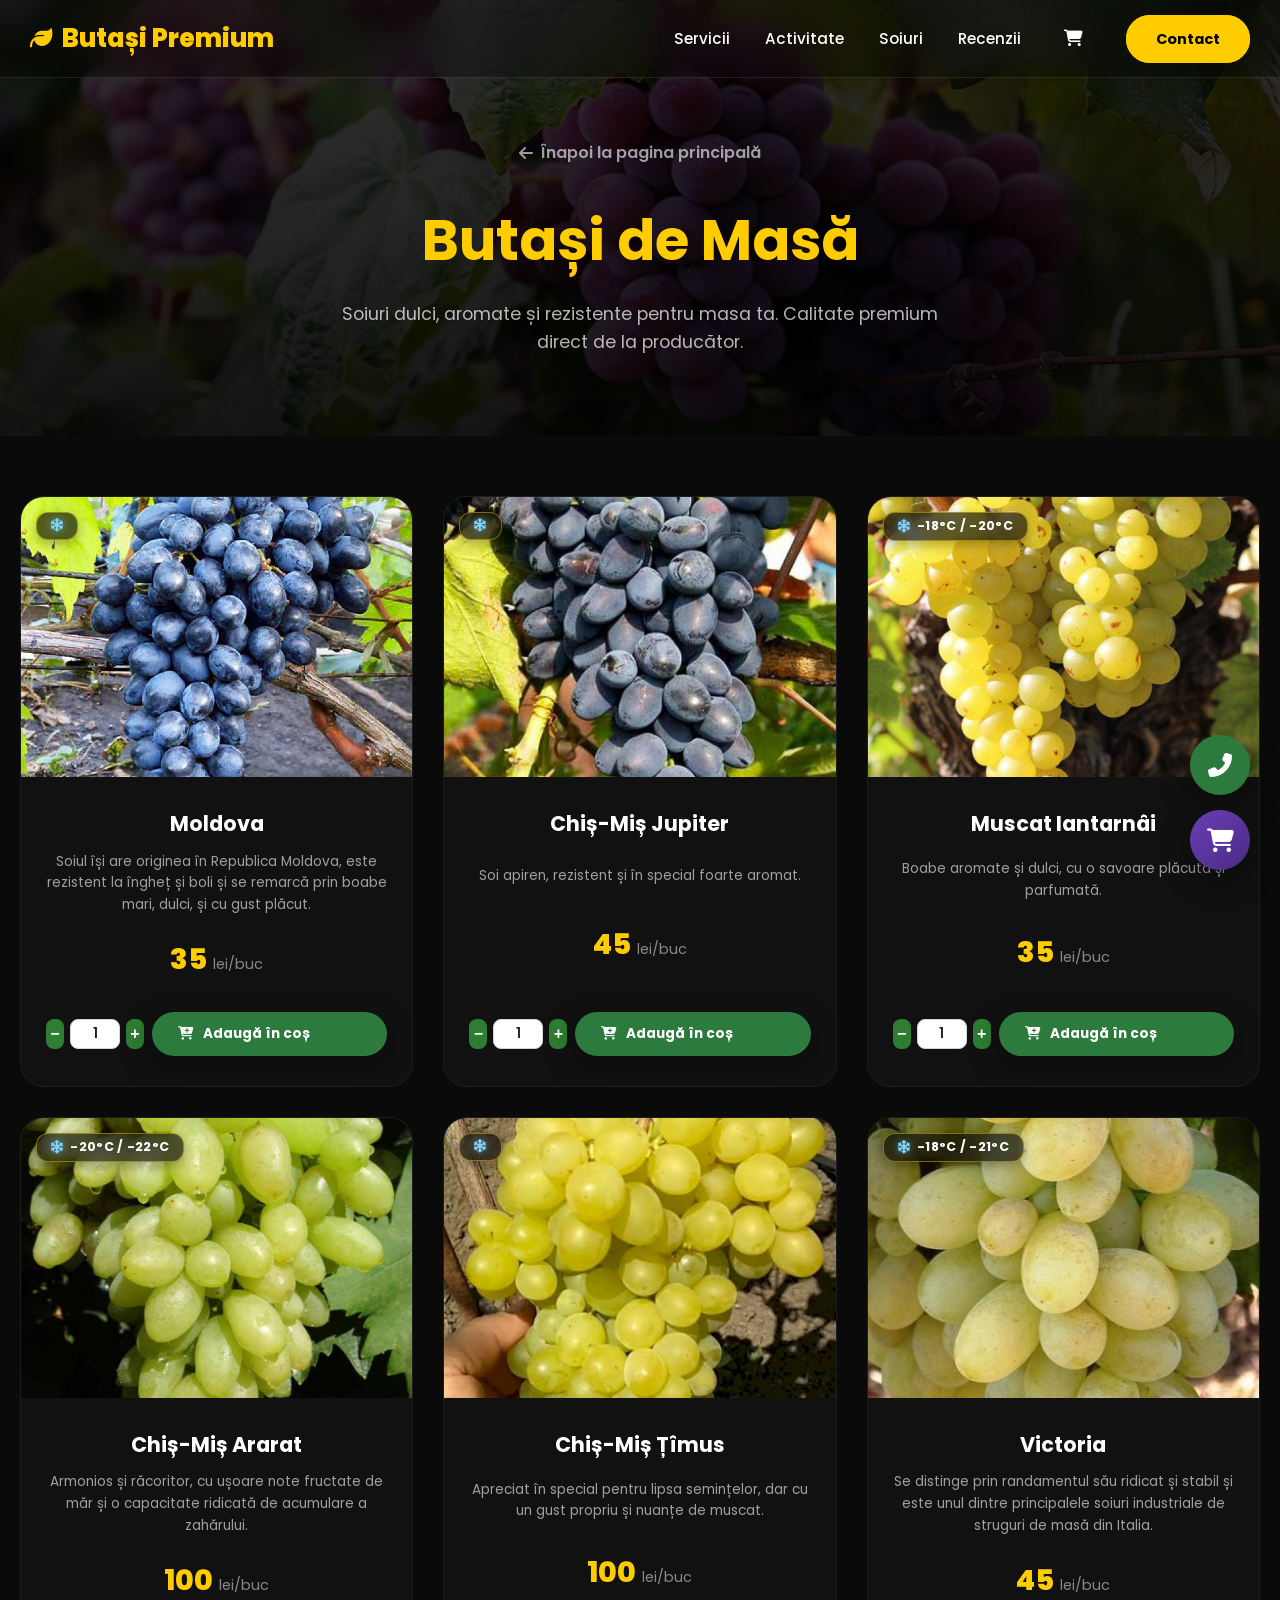
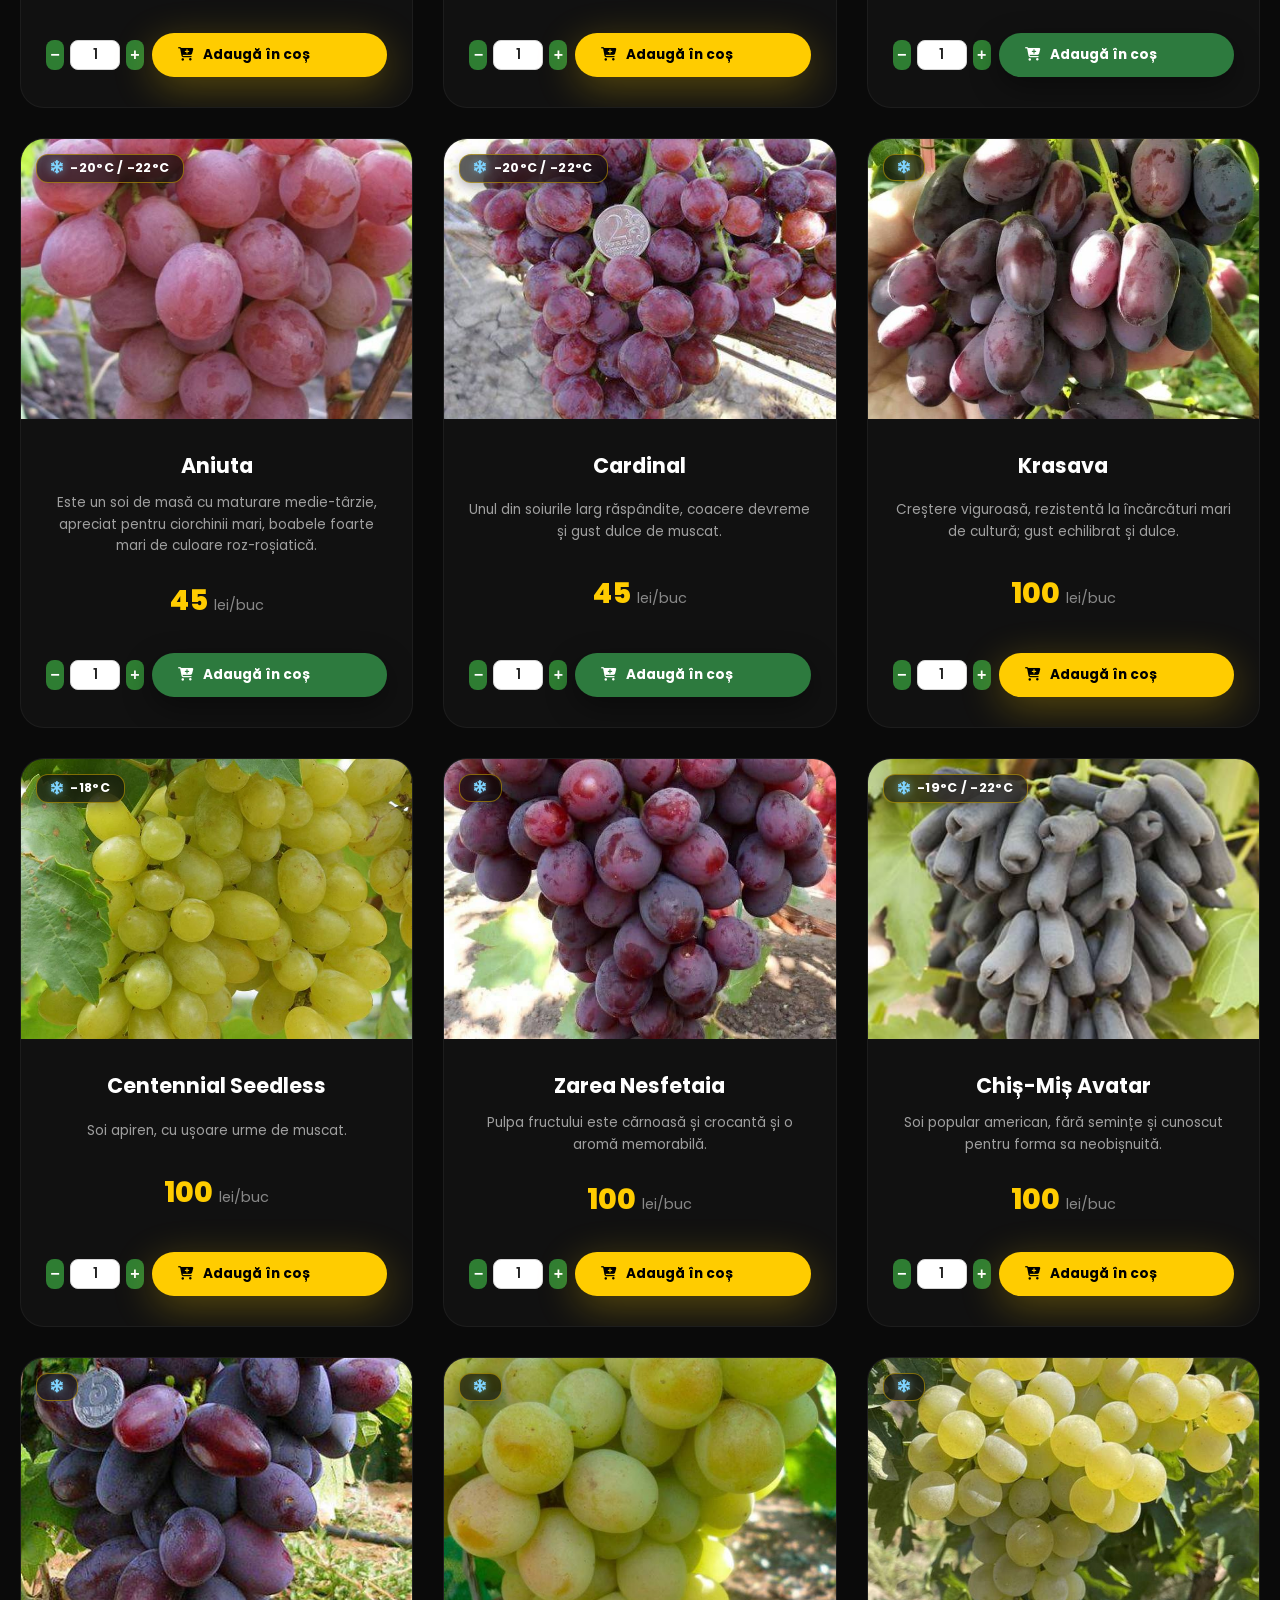
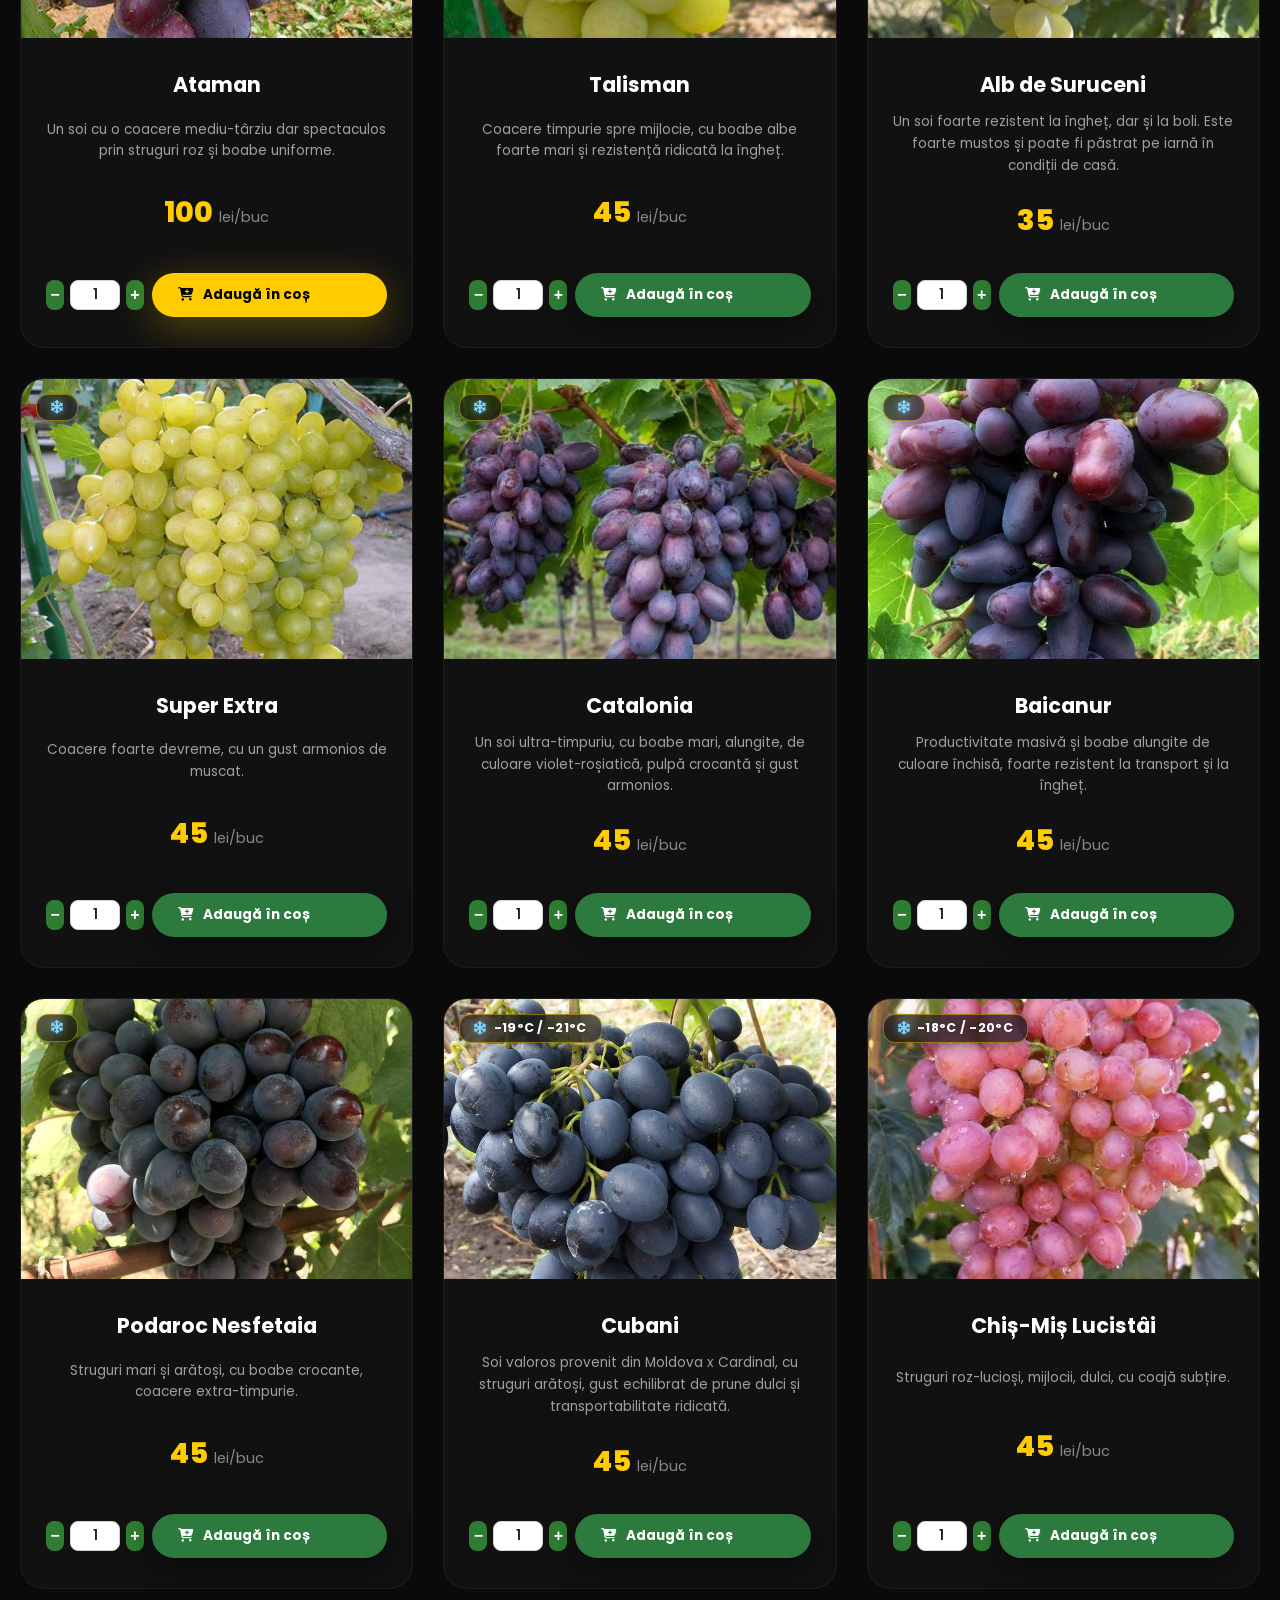
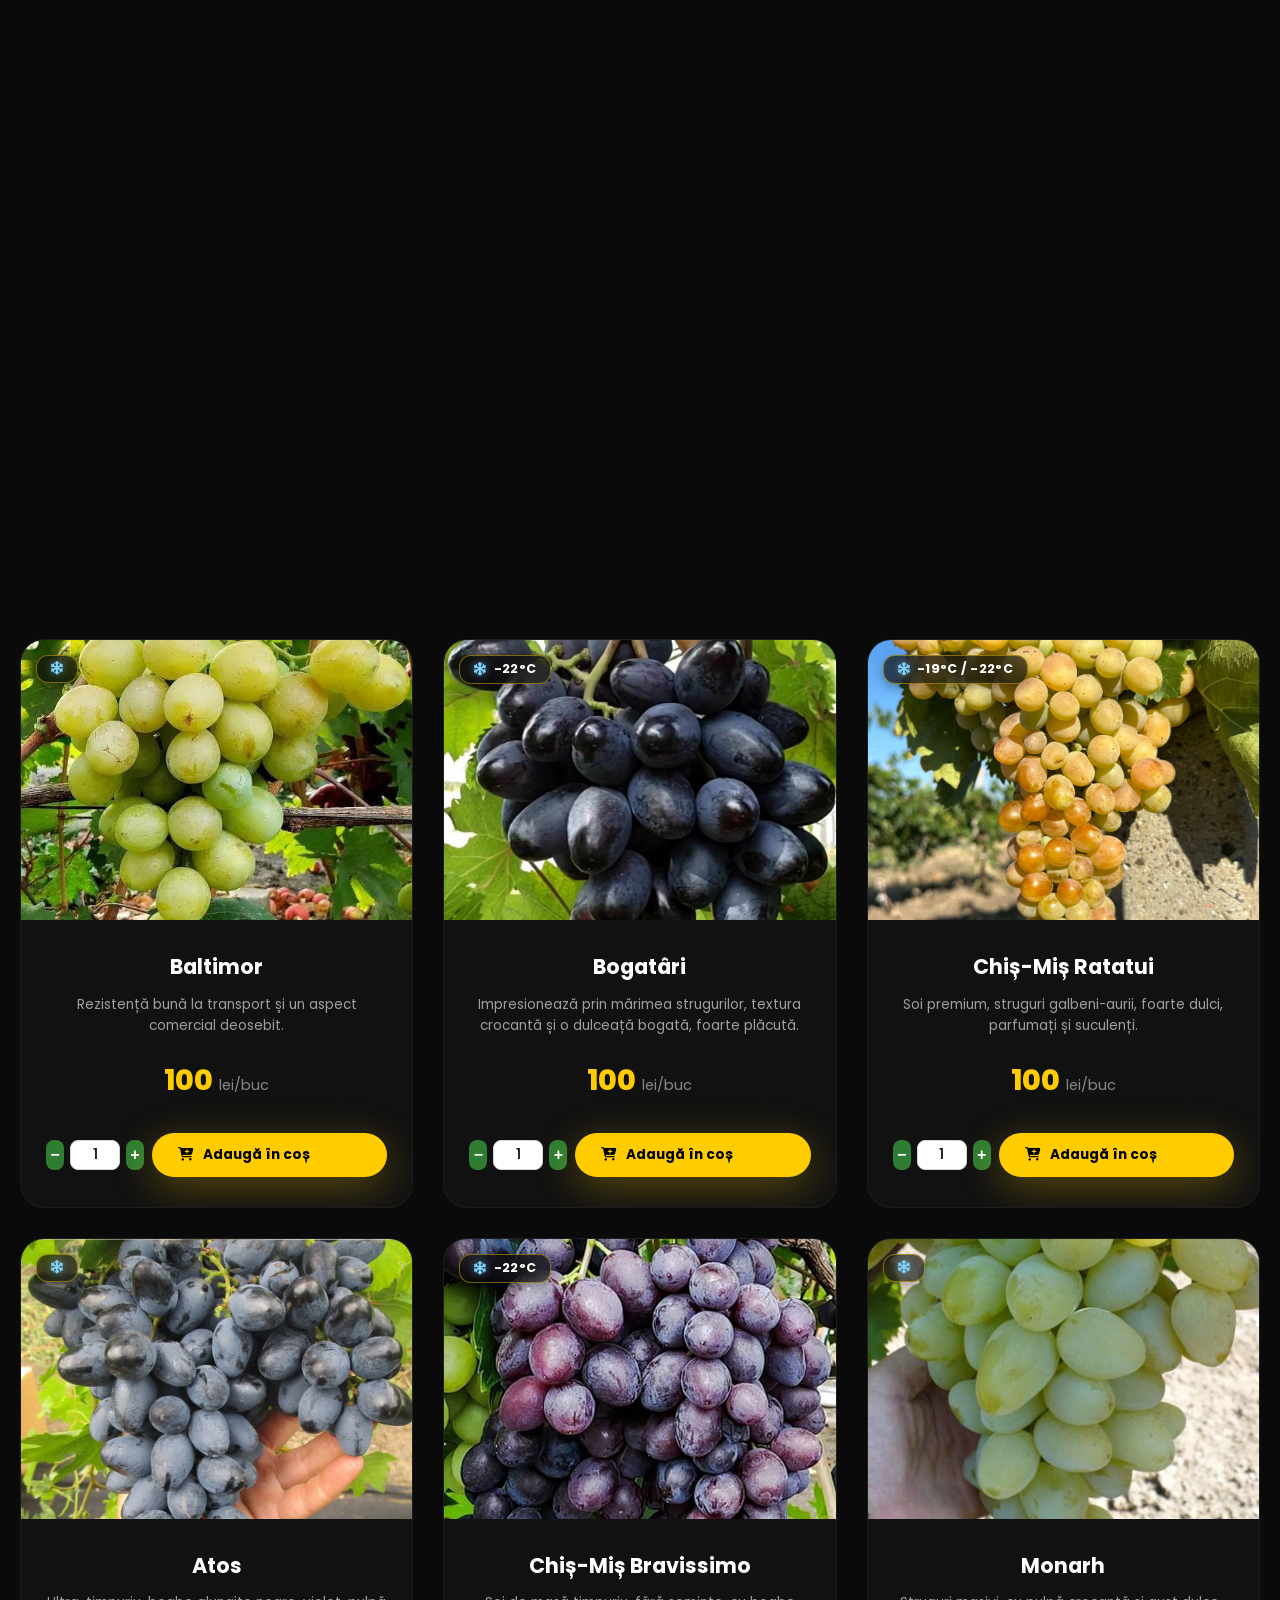
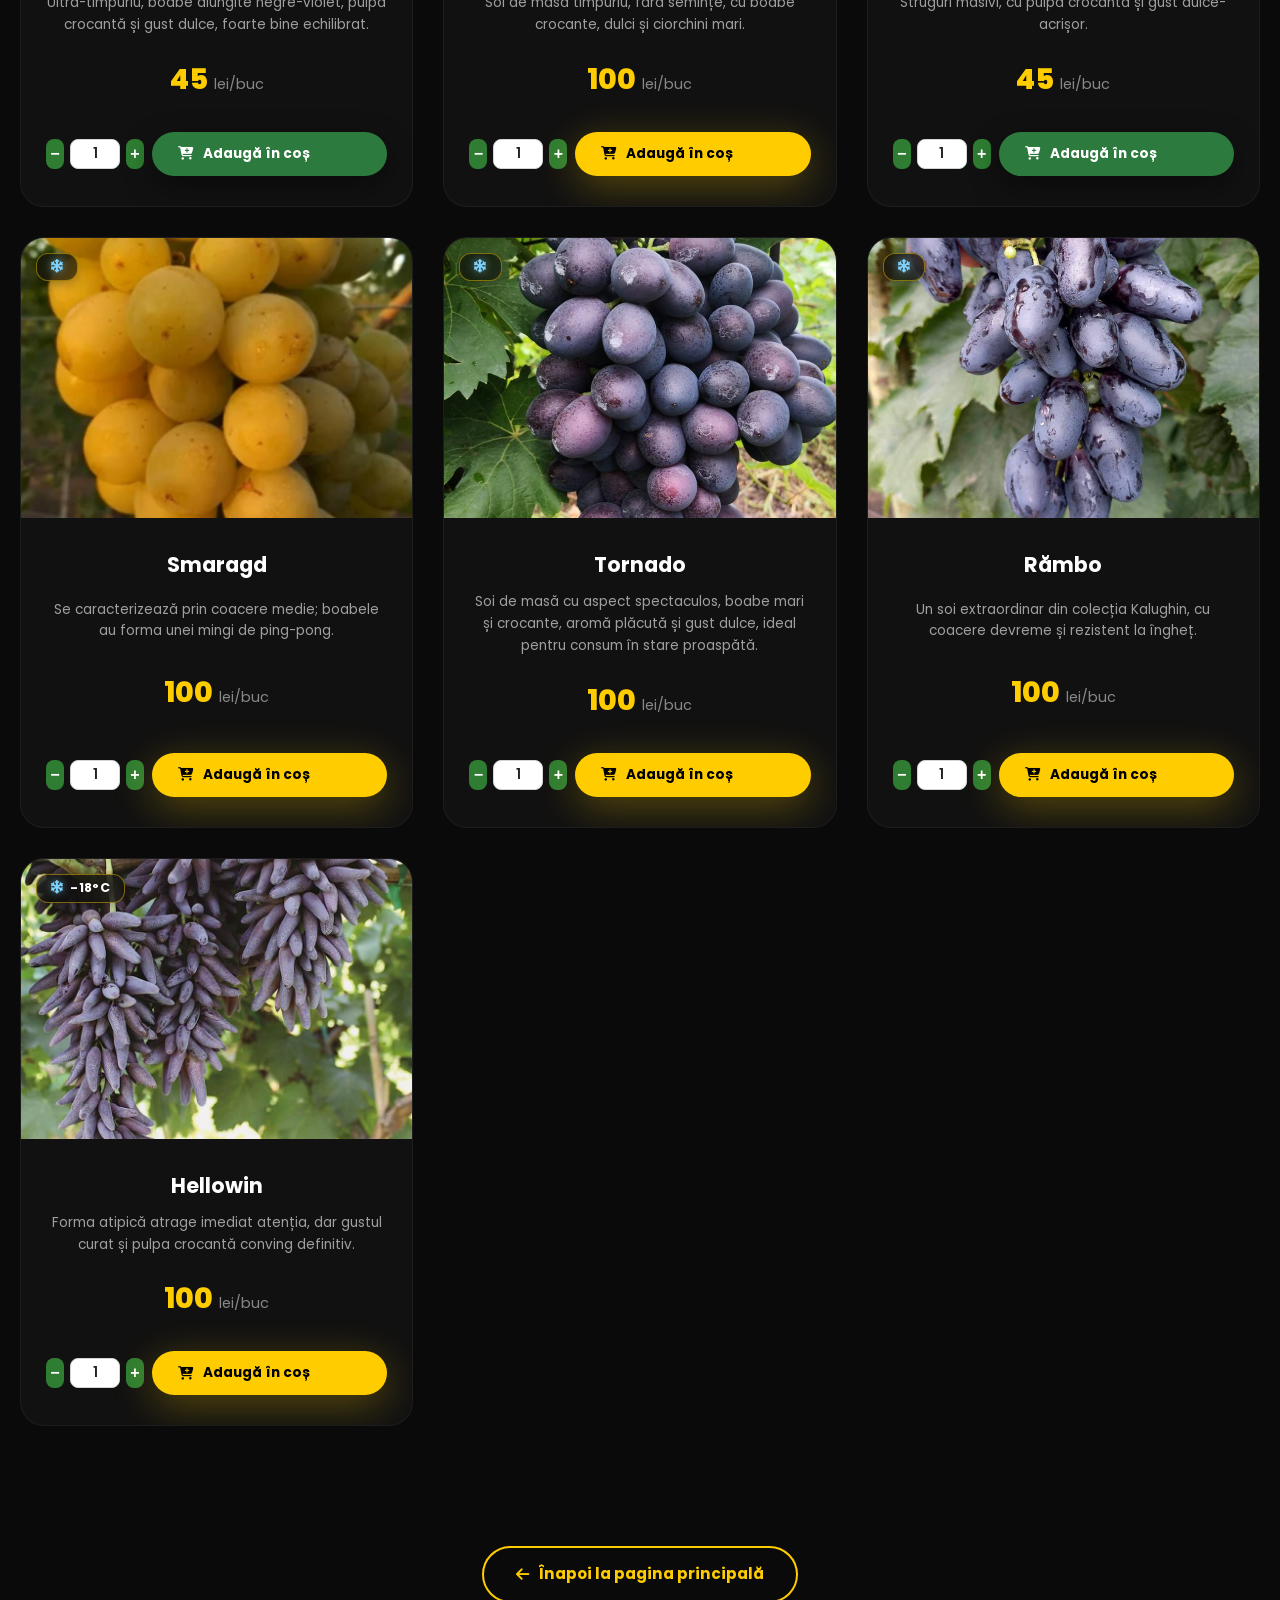
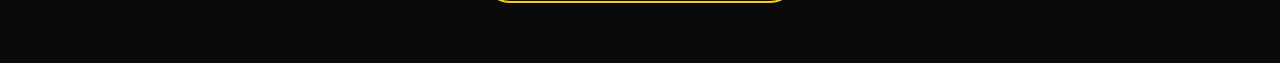
==== butasi-masa.html @ 31a2efca "Update butasi-masa.html" ====
<!DOCTYPE html>
<html lang="ro">
<head>
    <meta charset="UTF-8">
    <meta name="viewport" content="width=device-width, initial-scale=1.0">
    <title>Butași de Masă | Butași Premium MD</title>
    <meta name="description" content="Butași de viță de vie pentru masă - soiuri dulci, aromate și rezistente. Muscat Italia, Monarh, Super Extra și altele. Producător din Strășeni, Moldova.">
    <link rel="canonical" href="https://butasipremium.com/butasi-masa.html">
    <link rel="icon" type="image/png" href="Img/logoul.png">
    <link href="https://fonts.googleapis.com/css2?family=Poppins:wght@300;400;600;700;800&display=swap" rel="stylesheet">
    <link rel="stylesheet" href="https://cdnjs.cloudflare.com/ajax/libs/font-awesome/6.4.0/css/all.min.css">
    <link rel="stylesheet" href="css/style.css">
    <link rel="stylesheet" href="css/cart.css">
</head>
<body>

    <nav class="navbar" id="navbar">
        <div class="nav-container">
            <a href="index.html" class="nav-logo">
                <i class="fas fa-leaf"></i>
                Butași Premium
            </a>
            <ul class="nav-menu" id="navMenu">
                <li><a href="index.html#servicii" class="nav-link">Servicii</a></li>
                <li><a href="index.html#activitate" class="nav-link">Activitate</a></li>
                <li><a href="index.html#soiuri" class="nav-link">Soiuri</a></li>
                <li><a href="index.html#testimoniale" class="nav-link">Recenzii</a></li>
                <li><a href="cos.html" class="nav-cart" title="Coșul meu de cumpărături"><i class="fas fa-shopping-cart"></i><span class="cart-badge hidden" data-cart-badge>0</span></a></li>
                <li><a href="index.html#contact" class="nav-btn">Contact</a></li>
            </ul>
            <div class="nav-toggle" id="navToggle">
                <span></span>
                <span></span>
                <span></span>
            </div>
        </div>
    </nav>

    <header class="shop-header shop-header-bg-masa">
        <div class="shop-header-content">
            <a href="index.html" class="back-link">
                <i class="fas fa-arrow-left"></i> Înapoi la pagina principală
            </a>
            <h1>Butași de Masă</h1>
            <p>Soiuri dulci, aromate și rezistente pentru masa ta. Calitate premium direct de la producător.</p>
        </div>
    </header>

    <div class="product-grid">
        <div class="product-card fade-in" data-category="masa" data-available="true" data-temp="-24">
            <div class="product-img-wrapper">
                <span class="temp-badge"><i class="fas fa-snowflake"></i> </span>
                <img src="Masa/Moldova.jpg" alt="Moldova">
                <span class="product-badge">În stoc</span>
            </div>
            <div class="product-info">
                <h3 class="product-title">Moldova</h3>
                <p class="product-desc">Soiul își are originea în Republica Moldova, este rezistent la îngheț și boli și se remarcă prin boabe mari, dulci, și cu gust plăcut.</p>
                <div class="product-price">35 <span>lei/buc</span></div>
                <div class="product-actions">
                    <a href="tel:+37369705404" class="btn btn-primary btn-sm"><i class="fas fa-phone"></i> Comandă</a>
                </div>
            </div>
        </div>

        <div class="product-card fade-in stagger-1" data-category="masa" data-available="true" data-temp="-27">
            <div class="product-img-wrapper">
                <span class="temp-badge"><i class="fas fa-snowflake"></i> </span>
                <img src="Masa/ChisMisJupiter.jpg" alt="Chiș-Miș Jupiter">
                <span class="product-badge">În stoc</span>
            </div>
            <div class="product-info">
                <h3 class="product-title">Chiș-Miș Jupiter</h3>
                <p class="product-desc">Soi apiren, rezistent și în special foarte aromat.</p>
                <div class="product-price">45 <span>lei/buc</span></div>
                <div class="product-actions">
                    <a href="tel:+37369705404" class="btn btn-primary btn-sm"><i class="fas fa-phone"></i> Comandă</a>
                </div>
            </div>
        </div>

        <div class="product-card fade-in stagger-2" data-category="masa" data-available="true" data-temp="-20">
            <div class="product-img-wrapper">
                <span class="temp-badge"><i class="fas fa-snowflake"></i> -18°C / -20°C</span>
                <img src="Masa/MuscatIantarnai.jpg" alt="Muscat Iantarnâi">
                <span class="product-badge">În stoc</span>
            </div>
            <div class="product-info">
                <h3 class="product-title">Muscat Iantarnâi</h3>
                <p class="product-desc">Boabe aromate și dulci, cu o savoare plăcută și parfumată.</p>
                <div class="product-price">35 <span>lei/buc</span></div>
                <div class="product-actions">
                    <a href="tel:+37369705404" class="btn btn-primary btn-sm"><i class="fas fa-phone"></i> Comandă</a>
                </div>
            </div>
        </div>

        <div class="product-card fade-in" data-category="masa" data-available="true" data-temp="-22">
            <div class="product-img-wrapper">
                <span class="temp-badge"><i class="fas fa-snowflake"></i> -20°C / -22°C</span>
                <img src="Masa/ChisMisArarat.jpg" alt="Chiș-Miș Ararat">
                <span class="product-badge">În stoc</span>
            </div>
            <div class="product-info">
                <h3 class="product-title">Chiș-Miș Ararat</h3>
                <p class="product-desc">Armonios și răcoritor, cu ușoare note fructate de măr și o capacitate ridicată de acumulare a zahărului.</p>
                <div class="product-price">100 <span>lei/buc</span></div>
                <div class="product-actions">
                    <a href="tel:+37369705404" class="btn btn-primary btn-sm"><i class="fas fa-phone"></i> Comandă</a>
                </div>
            </div>
        </div>

        <div class="product-card fade-in stagger-1" data-category="masa" data-available="true" data-temp="-23">
            <div class="product-img-wrapper">
                <span class="temp-badge"><i class="fas fa-snowflake"></i> </span>
                <img src="Masa/ChisMisTamus.jpg" alt="Chiș-Miș Țîmus">
                <span class="product-badge">În stoc</span>
            </div>
            <div class="product-info">
                <h3 class="product-title">Chiș-Miș Țîmus</h3>
                <p class="product-desc">Apreciat în special pentru lipsa semințelor, dar cu un gust propriu și nuanțe de muscat.</p>
                <div class="product-price">100 <span>lei/buc</span></div>
                <div class="product-actions">
                    <a href="tel:+37369705404" class="btn btn-primary btn-sm"><i class="fas fa-phone"></i> Comandă</a>
                </div>
            </div>
        </div>

        <div class="product-card fade-in stagger-2" data-category="masa" data-available="true" data-temp="-21">
            <div class="product-img-wrapper">
                <span class="temp-badge"><i class="fas fa-snowflake"></i> -18°C / -21°C</span>
                <img src="Masa/Victoria.jpg" alt="Victoria">
                <span class="product-badge">În stoc</span>
            </div>
            <div class="product-info">
                <h3 class="product-title">Victoria</h3>
                <p class="product-desc">Se distinge prin randamentul său ridicat și stabil și este unul dintre principalele soiuri industriale de struguri de masă din Italia.</p>
                <div class="product-price">45 <span>lei/buc</span></div>
                <div class="product-actions">
                    <a href="tel:+37369705404" class="btn btn-primary btn-sm"><i class="fas fa-phone"></i> Comandă</a>
                </div>
            </div>
        </div>

        <div class="product-card fade-in" data-category="masa" data-available="true" data-temp="-22">
            <div class="product-img-wrapper">
                <span class="temp-badge"><i class="fas fa-snowflake"></i> -20°C / -22°C</span>
                <img src="Masa/Aniuta.jpg" alt="Aniuta">
                <span class="product-badge">În stoc</span>
            </div>
            <div class="product-info">
                <h3 class="product-title">Aniuta</h3>
                <p class="product-desc">Este un soi de masă cu maturare medie-târzie, apreciat pentru ciorchinii mari, boabele foarte mari de culoare roz-roșiatică.</p>
                <div class="product-price">45 <span>lei/buc</span></div>
                <div class="product-actions">
                    <a href="tel:+37369705404" class="btn btn-primary btn-sm"><i class="fas fa-phone"></i> Comandă</a>
                </div>
            </div>
        </div>

        <div class="product-card fade-in stagger-1" data-category="masa" data-available="true" data-temp="-22">
            <div class="product-img-wrapper">
                <span class="temp-badge"><i class="fas fa-snowflake"></i> -20°C / -22°C</span>
                <img src="Masa/Cardinal.jpg" alt="Cardinal">
                <span class="product-badge">În stoc</span>
            </div>
            <div class="product-info">
                <h3 class="product-title">Cardinal</h3>
                <p class="product-desc">Unul din soiurile larg răspândite, coacere devreme și gust dulce de muscat.</p>
                <div class="product-price">45 <span>lei/buc</span></div>
                <div class="product-actions">
                    <a href="tel:+37369705404" class="btn btn-primary btn-sm"><i class="fas fa-phone"></i> Comandă</a>
                </div>
            </div>
        </div>

        <div class="product-card fade-in stagger-2" data-category="masa" data-available="true" data-temp="-23">
            <div class="product-img-wrapper">
                <span class="temp-badge"><i class="fas fa-snowflake"></i> </span>
                <img src="Masa/Krasava.jpg" alt="Krasava">
                <span class="product-badge">În stoc</span>
            </div>
            <div class="product-info">
                <h3 class="product-title">Krasava</h3>
                <p class="product-desc">Creștere viguroasă, rezistentă la încărcături mari de cultură; gust echilibrat și dulce.</p>
                <div class="product-price">100 <span>lei/buc</span></div>
                <div class="product-actions">
                    <a href="tel:+37369705404" class="btn btn-primary btn-sm"><i class="fas fa-phone"></i> Comandă</a>
                </div>
            </div>
        </div>

        <div class="product-card fade-in" data-category="masa" data-available="true" data-temp="-18">
            <div class="product-img-wrapper">
                <span class="temp-badge"><i class="fas fa-snowflake"></i> -18°C</span>
                <img src="Masa/CentennialSeedless.jpg" alt="Centennial Seedless">
                <span class="product-badge">În stoc</span>
            </div>
            <div class="product-info">
                <h3 class="product-title">Centennial Seedless</h3>
                <p class="product-desc">Soi apiren, cu ușoare urme de muscat.</p>
                <div class="product-price">100 <span>lei/buc</span></div>
                <div class="product-actions">
                    <a href="tel:+37369705404" class="btn btn-primary btn-sm"><i class="fas fa-phone"></i> Comandă</a>
                </div>
            </div>
        </div>

        <div class="product-card fade-in stagger-1" data-category="masa" data-available="true" data-temp="-23">
            <div class="product-img-wrapper">
                <span class="temp-badge"><i class="fas fa-snowflake"></i> </span>
                <img src="Masa/ZareaNesfetaia.jpg" alt="Zarea Nesfetaia">
                <span class="product-badge">În stoc</span>
            </div>
            <div class="product-info">
                <h3 class="product-title">Zarea Nesfetaia</h3>
                <p class="product-desc">Pulpa fructului este cărnoasă și crocantă și o aromă memorabilă.</p>
                <div class="product-price">100 <span>lei/buc</span></div>
                <div class="product-actions">
                    <a href="tel:+37369705404" class="btn btn-primary btn-sm"><i class="fas fa-phone"></i> Comandă</a>
                </div>
            </div>
        </div>

        <div class="product-card fade-in stagger-2" data-category="masa" data-available="true" data-temp="-22">
            <div class="product-img-wrapper">
                <span class="temp-badge"><i class="fas fa-snowflake"></i> -19°C / -22°C</span>
                <img src="Masa/Avatar.jpg" alt="Chiș-Miș Avatar">
                <span class="product-badge">În stoc</span>
            </div>
            <div class="product-info">
                <h3 class="product-title">Chiș-Miș Avatar</h3>
                <p class="product-desc">Soi popular american, fără semințe și cunoscut pentru forma sa neobișnuită.</p>
                <div class="product-price">100 <span>lei/buc</span></div>
                <div class="product-actions">
                    <a href="tel:+37369705404" class="btn btn-primary btn-sm"><i class="fas fa-phone"></i> Comandă</a>
                </div>
            </div>
        </div>

        <div class="product-card fade-in" data-category="masa" data-available="true" data-temp="-23">
            <div class="product-img-wrapper">
                <span class="temp-badge"><i class="fas fa-snowflake"></i> </span>
                <img src="Masa/Ataman.jpg" alt="Ataman">
                <span class="product-badge">În stoc</span>
            </div>
            <div class="product-info">
                <h3 class="product-title">Ataman</h3>
                <p class="product-desc">Un soi cu o coacere mediu-târziu dar spectaculos prin struguri roz și boabe uniforme.</p>
                <div class="product-price">100 <span>lei/buc</span></div>
                <div class="product-actions">
                    <a href="tel:+37369705404" class="btn btn-primary btn-sm"><i class="fas fa-phone"></i> Comandă</a>
                </div>
            </div>
        </div>

        <div class="product-card fade-in stagger-1" data-category="masa" data-available="true" data-temp="-25">
            <div class="product-img-wrapper">
                <span class="temp-badge"><i class="fas fa-snowflake"></i> </span>
                <img src="Masa/Talisman.jpg" alt="Talisman">
                <span class="product-badge">În stoc</span>
            </div>
            <div class="product-info">
                <h3 class="product-title">Talisman</h3>
                <p class="product-desc">Coacere timpurie spre mijlocie, cu boabe albe foarte mari și rezistență ridicată la îngheț.</p>
                <div class="product-price">45 <span>lei/buc</span></div>
                <div class="product-actions">
                    <a href="tel:+37369705404" class="btn btn-primary btn-sm"><i class="fas fa-phone"></i> Comandă</a>
                </div>
            </div>
        </div>

        <div class="product-card fade-in stagger-2" data-category="masa" data-available="true" data-temp="-28">
            <div class="product-img-wrapper">
                <span class="temp-badge"><i class="fas fa-snowflake"></i> </span>
                <img src="Masa/AlbDeSuruceni.jpg" alt="Alb de Suruceni">
                <span class="product-badge">În stoc</span>
            </div>
            <div class="product-info">
                <h3 class="product-title">Alb de Suruceni</h3>
                <p class="product-desc">Un soi foarte rezistent la îngheț, dar și la boli. Este foarte mustos și poate fi păstrat pe iarnă în condiții de casă.</p>
                <div class="product-price">35 <span>lei/buc</span></div>
                <div class="product-actions">
                    <a href="tel:+37369705404" class="btn btn-primary btn-sm"><i class="fas fa-phone"></i> Comandă</a>
                </div>
            </div>
        </div>

        <div class="product-card fade-in" data-category="masa" data-available="true" data-temp="-24">
            <div class="product-img-wrapper">
                <span class="temp-badge"><i class="fas fa-snowflake"></i> </span>
                <img src="Masa/SuperExtra.jpg" alt="Super Extra">
                <span class="product-badge">În stoc</span>
            </div>
            <div class="product-info">
                <h3 class="product-title">Super Extra</h3>
                <p class="product-desc">Coacere foarte devreme, cu un gust armonios de muscat.</p>
                <div class="product-price">45 <span>lei/buc</span></div>
                <div class="product-actions">
                    <a href="tel:+37369705404" class="btn btn-primary btn-sm"><i class="fas fa-phone"></i> Comandă</a>
                </div>
            </div>
        </div>

        <div class="product-card fade-in stagger-1" data-category="masa" data-available="true" data-temp="-23">
            <div class="product-img-wrapper">
                <span class="temp-badge"><i class="fas fa-snowflake"></i> </span>
                <img src="Masa/Catalonia.jpg" alt="Catalonia">
                <span class="product-badge">În stoc</span>
            </div>
            <div class="product-info">
                <h3 class="product-title">Catalonia</h3>
                <p class="product-desc">Un soi ultra-timpuriu, cu boabe mari, alungite, de culoare violet-roșiatică, pulpă crocantă și gust armonios.</p>
                <div class="product-price">45 <span>lei/buc</span></div>
                <div class="product-actions">
                    <a href="tel:+37369705404" class="btn btn-primary btn-sm"><i class="fas fa-phone"></i> Comandă</a>
                </div>
            </div>
        </div>

        <div class="product-card fade-in stagger-2" data-category="masa" data-available="true" data-temp="-23">
            <div class="product-img-wrapper">
                <span class="temp-badge"><i class="fas fa-snowflake"></i> </span>
                <img src="Masa/Baicanur.jpg" alt="Baicanur">
                <span class="product-badge">În stoc</span>
            </div>
            <div class="product-info">
                <h3 class="product-title">Baicanur</h3>
                <p class="product-desc">Productivitate masivă și boabe alungite de culoare închisă, foarte rezistent la transport și la îngheț.</p>
                <div class="product-price">45 <span>lei/buc</span></div>
                <div class="product-actions">
                    <a href="tel:+37369705404" class="btn btn-primary btn-sm"><i class="fas fa-phone"></i> Comandă</a>
                </div>
            </div>
        </div>

        <div class="product-card fade-in" data-category="masa" data-available="true" data-temp="-24">
            <div class="product-img-wrapper">
                <span class="temp-badge"><i class="fas fa-snowflake"></i> </span>
                <img src="Masa/PadarocNesfetaia.jpg" alt="Podaroc Nesfetaia">
                <span class="product-badge">În stoc</span>
            </div>
            <div class="product-info">
                <h3 class="product-title">Podaroc Nesfetaia</h3>
                <p class="product-desc">Struguri mari și arătoși, cu boabe crocante, coacere extra-timpurie.</p>
                <div class="product-price">45 <span>lei/buc</span></div>
                <div class="product-actions">
                    <a href="tel:+37369705404" class="btn btn-primary btn-sm"><i class="fas fa-phone"></i> Comandă</a>
                </div>
            </div>
        </div>

        <div class="product-card fade-in stagger-1" data-category="masa" data-available="true" data-temp="-21">
            <div class="product-img-wrapper">
                <span class="temp-badge"><i class="fas fa-snowflake"></i> -19°C / -21°C</span>
                <img src="Masa/Cubani.jpg" alt="Cubani">
                <span class="product-badge">În stoc</span>
            </div>
            <div class="product-info">
                <h3 class="product-title">Cubani</h3>
                <p class="product-desc">Soi valoros provenit din Moldova x Cardinal, cu struguri arătoși, gust echilibrat de prune dulci și transportabilitate ridicată.</p>
                <div class="product-price">45 <span>lei/buc</span></div>
                <div class="product-actions">
                    <a href="tel:+37369705404" class="btn btn-primary btn-sm"><i class="fas fa-phone"></i> Comandă</a>
                </div>
            </div>
        </div>

        <div class="product-card fade-in stagger-2" data-category="masa" data-available="true" data-temp="-20">
            <div class="product-img-wrapper">
                <span class="temp-badge"><i class="fas fa-snowflake"></i> -18°C / -20°C</span>
                <img src="Masa/ChisMisLucistai.jpg" alt="Chiș-Miș Lucistâi">
                <span class="product-badge">În stoc</span>
            </div>
            <div class="product-info">
                <h3 class="product-title">Chiș-Miș Lucistâi</h3>
                <p class="product-desc">Struguri roz-lucioși, mijlocii, dulci, cu coajă subțire.</p>
                <div class="product-price">45 <span>lei/buc</span></div>
                <div class="product-actions">
                    <a href="tel:+37369705404" class="btn btn-primary btn-sm"><i class="fas fa-phone"></i> Comandă</a>
                </div>
            </div>
        </div>

        <div class="product-card fade-in" data-category="masa" data-available="true" data-temp="-21">
            <div class="product-img-wrapper">
                <span class="temp-badge"><i class="fas fa-snowflake"></i> -21°C</span>
                <img src="Masa/Landas.jpg" alt="Landâș">
                <span class="product-badge">În stoc</span>
            </div>
            <div class="product-info">
                <h3 class="product-title">Landâș</h3>
                <p class="product-desc">Un soi spectaculos cu boabe mari, galben-chihlimbar, ce impresionează printr-o aromă unică de muscat.</p>
                <div class="product-price">100 <span>lei/buc</span></div>
                <div class="product-actions">
                    <a href="tel:+37369705404" class="btn btn-primary btn-sm"><i class="fas fa-phone"></i> Comandă</a>
                </div>
            </div>
        </div>

        <div class="product-card fade-in stagger-1" data-category="masa" data-available="true" data-temp="-22">
            <div class="product-img-wrapper">
                <span class="temp-badge"><i class="fas fa-snowflake"></i> -19°C / -22°C</span>
                <img src="Masa/Lamborghini.jpg" alt="Chiș-Miș Lamborghini">
                <span class="product-badge">În stoc</span>
            </div>
            <div class="product-info">
                <h3 class="product-title">Chiș-Miș Lamborghini</h3>
                <p class="product-desc">Boabe lungi și curbate ca niște degete aurii, fără semințe, cu o pulpă crocantă și un gust intens de miere.</p>
                <div class="product-price">100 <span>lei/buc</span></div>
                <div class="product-actions">
                    <a href="tel:+37369705404" class="btn btn-primary btn-sm"><i class="fas fa-phone"></i> Comandă</a>
                </div>
            </div>
        </div>

        <div class="product-card fade-in stagger-2" data-category="masa" data-available="true" data-temp="-24">
            <div class="product-img-wrapper">
                <span class="temp-badge"><i class="fas fa-snowflake"></i> </span>
                <img src="Masa/Tereza.jpg" alt="Tereza">
                <span class="product-badge">În stoc</span>
            </div>
            <div class="product-info">
                <h3 class="product-title">Tereza</h3>
                <p class="product-desc">Ciorchini bogați și arătoși, cu pulpă cărnoasă, crocantă și un gust foarte răcoritor.</p>
                <div class="product-price">45 <span>lei/buc</span></div>
                <div class="product-actions">
                    <a href="tel:+37369705404" class="btn btn-primary btn-sm"><i class="fas fa-phone"></i> Comandă</a>
                </div>
            </div>
        </div>

        <div class="product-card fade-in" data-category="masa" data-available="true" data-temp="-24">
            <div class="product-img-wrapper">
                <span class="temp-badge"><i class="fas fa-snowflake"></i> </span>
                <img src="Masa/Baltimor.jpg" alt="Baltimor">
                <span class="product-badge">În stoc</span>
            </div>
            <div class="product-info">
                <h3 class="product-title">Baltimor</h3>
                <p class="product-desc">Rezistență bună la transport și un aspect comercial deosebit.</p>
                <div class="product-price">100 <span>lei/buc</span></div>
                <div class="product-actions">
                    <a href="tel:+37369705404" class="btn btn-primary btn-sm"><i class="fas fa-phone"></i> Comandă</a>
                </div>
            </div>
        </div>

        <div class="product-card fade-in stagger-1" data-category="masa" data-available="true" data-temp="-22">
            <div class="product-img-wrapper">
                <span class="temp-badge"><i class="fas fa-snowflake"></i> -22°C</span>
                <img src="Masa/Bogatari.jpg" alt="Bogatâri">
                <span class="product-badge">În stoc</span>
            </div>
            <div class="product-info">
                <h3 class="product-title">Bogatâri</h3>
                <p class="product-desc">Impresionează prin mărimea strugurilor, textura crocantă și o dulceață bogată, foarte plăcută.</p>
                <div class="product-price">100 <span>lei/buc</span></div>
                <div class="product-actions">
                    <a href="tel:+37369705404" class="btn btn-primary btn-sm"><i class="fas fa-phone"></i> Comandă</a>
                </div>
            </div>
        </div>

        <div class="product-card fade-in stagger-2" data-category="masa" data-available="true" data-temp="-22">
            <div class="product-img-wrapper">
                <span class="temp-badge"><i class="fas fa-snowflake"></i> -19°C / -22°C</span>
                <img src="Masa/Ratatui.jpg" alt="Chiș-Miș Ratatui">
                <span class="product-badge">În stoc</span>
            </div>
            <div class="product-info">
                <h3 class="product-title">Chiș-Miș Ratatui</h3>
                <p class="product-desc">Soi premium, struguri galbeni-aurii, foarte dulci, parfumați și suculenți.</p>
                <div class="product-price">100 <span>lei/buc</span></div>
                <div class="product-actions">
                    <a href="tel:+37369705404" class="btn btn-primary btn-sm"><i class="fas fa-phone"></i> Comandă</a>
                </div>
            </div>
        </div>

        <div class="product-card fade-in" data-category="masa" data-available="true" data-temp="-23">
            <div class="product-img-wrapper">
                <span class="temp-badge"><i class="fas fa-snowflake"></i> </span>
                <img src="Masa/Atos.jpg" alt="Atos">
                <span class="product-badge">În stoc</span>
            </div>
            <div class="product-info">
                <h3 class="product-title">Atos</h3>
                <p class="product-desc">Ultra-timpuriu, boabe alungite negre-violet, pulpă crocantă și gust dulce, foarte bine echilibrat.</p>
                <div class="product-price">45 <span>lei/buc</span></div>
                <div class="product-actions">
                    <a href="tel:+37369705404" class="btn btn-primary btn-sm"><i class="fas fa-phone"></i> Comandă</a>
                </div>
            </div>
        </div>

        <div class="product-card fade-in stagger-1" data-category="masa" data-available="true" data-temp="-22">
            <div class="product-img-wrapper">
                <span class="temp-badge"><i class="fas fa-snowflake"></i> -22°C</span>
                <img src="Masa/ChisMisBravissimo.jpg" alt="Chiș-Miș Bravissimo">
                <span class="product-badge">În stoc</span>
            </div>
            <div class="product-info">
                <h3 class="product-title">Chiș-Miș Bravissimo</h3>
                <p class="product-desc">Soi de masă timpuriu, fără semințe, cu boabe crocante, dulci și ciorchini mari.</p>
                <div class="product-price">100 <span>lei/buc</span></div>
                <div class="product-actions">
                    <a href="tel:+37369705404" class="btn btn-primary btn-sm"><i class="fas fa-phone"></i> Comandă</a>
                </div>
            </div>
        </div>

        <div class="product-card fade-in stagger-2" data-category="masa" data-available="true" data-temp="-24">
            <div class="product-img-wrapper">
                <span class="temp-badge"><i class="fas fa-snowflake"></i> </span>
                <img src="Masa/Monarh.jpg" alt="Monarh">
                <span class="product-badge">În stoc</span>
            </div>
            <div class="product-info">
                <h3 class="product-title">Monarh</h3>
                <p class="product-desc">Struguri masivi, cu pulpă crocantă și gust dulce-acrișor.</p>
                <div class="product-price">45 <span>lei/buc</span></div>
                <div class="product-actions">
                    <a href="tel:+37369705404" class="btn btn-primary btn-sm"><i class="fas fa-phone"></i> Comandă</a>
                </div>
            </div>
        </div>

        <div class="product-card fade-in" data-category="masa" data-available="true" data-temp="-24">
            <div class="product-img-wrapper">
                <span class="temp-badge"><i class="fas fa-snowflake"></i> </span>
                <img src="Masa/Smaragd.jpg" alt="Smaragd">
                <span class="product-badge">În stoc</span>
            </div>
            <div class="product-info">
                <h3 class="product-title">Smaragd</h3>
                <p class="product-desc">Se caracterizează prin coacere medie; boabele au forma unei mingi de ping-pong.</p>
                <div class="product-price">100 <span>lei/buc</span></div>
                <div class="product-actions">
                    <a href="tel:+37369705404" class="btn btn-primary btn-sm"><i class="fas fa-phone"></i> Comandă</a>
                </div>
            </div>
        </div>

        <div class="product-card fade-in stagger-1" data-category="masa" data-available="true" data-temp="-23">
            <div class="product-img-wrapper">
                <span class="temp-badge"><i class="fas fa-snowflake"></i> </span>
                <img src="Masa/Tornado.jpg" alt="Tornado">
                <span class="product-badge">În stoc</span>
            </div>
            <div class="product-info">
                <h3 class="product-title">Tornado</h3>
                <p class="product-desc">Soi de masă cu aspect spectaculos, boabe mari și crocante, aromă plăcută și gust dulce, ideal pentru consum în stare proaspătă.</p>
                <div class="product-price">100 <span>lei/buc</span></div>
                <div class="product-actions">
                    <a href="tel:+37369705404" class="btn btn-primary btn-sm"><i class="fas fa-phone"></i> Comandă</a>
                </div>
            </div>
        </div>

        <div class="product-card fade-in stagger-2" data-category="masa" data-available="true" data-temp="-25">
            <div class="product-img-wrapper">
                <span class="temp-badge"><i class="fas fa-snowflake"></i> </span>
                <img src="Masa/Rambo.jpg" alt="Rămbo">
                <span class="product-badge">În stoc</span>
            </div>
            <div class="product-info">
                <h3 class="product-title">Rămbo</h3>
                <p class="product-desc">Un soi extraordinar din colecția Kalughin, cu coacere devreme și rezistent la îngheț.</p>
                <div class="product-price">100 <span>lei/buc</span></div>
                <div class="product-actions">
                    <a href="tel:+37369705404" class="btn btn-primary btn-sm"><i class="fas fa-phone"></i> Comandă</a>
                </div>
            </div>
        </div>

        <div class="product-card fade-in" data-category="masa" data-available="true" data-temp="-18">
            <div class="product-img-wrapper">
                <span class="temp-badge"><i class="fas fa-snowflake"></i> -18°C</span>
                <img src="Masa/Hellowin.jpg" alt="Hellowin">
                <span class="product-badge">În stoc</span>
            </div>
            <div class="product-info">
                <h3 class="product-title">Hellowin</h3>
                <p class="product-desc">Forma atipică atrage imediat atenția, dar gustul curat și pulpa crocantă conving definitiv.</p>
                <div class="product-price">100 <span>lei/buc</span></div>
                <div class="product-actions">
                    <a href="tel:+37369705404" class="btn btn-primary btn-sm"><i class="fas fa-phone"></i> Comandă</a>
                </div>
            </div>
        </div>

    </div>

    <div style="text-align: center; padding: 60px 20px;">
        <a href="index.html" class="btn btn-outline">
            <i class="fas fa-arrow-left"></i> Înapoi la pagina principală
        </a>
    </div>

    <div class="floating-cta">
        <a href="tel:+37369705404" class="float-btn phone" title="Sună acum">
            <i class="fas fa-phone-alt"></i>
        </a>
        <a href="cos.html" class="float-btn cart" title="Coșul meu de cumpărături">
            <i class="fas fa-shopping-cart"></i>
            <span class="cart-badge hidden" data-cart-badge>0</span>
        </a>
    </div>

    <script src="js/main.js"></script>
    <script src="js/cart.js"></script>
</body>
</html>
---- css/style.css ----
/* ========== VARIABLES ========== */
:root {
    --gold: #ffcc00;
    --gold-light: #ffe066;
    --gold-dark: #e6b800;
    --green: #2d7a3e;
    --green-dark: #1a472a;
    --green-light: #3d9a52;
    --dark: #0a0a0a;
    --dark-light: #111111;
    --glass: rgba(255,255,255,0.05);
    --glass-border: rgba(255,255,255,0.1);
    --glass-hover: rgba(255,255,255,0.08);
    --shadow-sm: 0 4px 12px rgba(0,0,0,0.3);
    --shadow-md: 0 10px 30px rgba(0,0,0,0.4);
    --shadow-lg: 0 25px 60px rgba(0,0,0,0.5);
    --shadow-gold: 0 10px 40px rgba(255,204,0,0.3);
    --radius-sm: 12px;
    --radius-md: 24px;
    --radius-lg: 40px;
    --radius-xl: 50px;
    --transition-fast: 0.2s ease;
    --transition-normal: 0.4s ease;
    --transition-slow: 0.6s cubic-bezier(0.4,0,0.2,1);
}

/* ========== RESET & BASE ========== */
*, *::before, *::after { 
    margin: 0; 
    padding: 0; 
    box-sizing: border-box; 
}

html { 
    scroll-behavior: smooth; 
    font-size: 16px; 
}

body { 
    font-family: 'Poppins', sans-serif; 
    line-height: 1.6; 
    color: #fff; 
    background: var(--dark);
    overflow-x: hidden;
    -webkit-font-smoothing: antialiased;
    -moz-osx-font-smoothing: grayscale;
}

a { 
    text-decoration: none; 
    color: inherit; 
}

img { 
    max-width: 100%; 
    display: block; 
}

section { 
    scroll-margin-top: 80px; 
}

/* ========== UTILITIES ========== */
.content-wrapper { 
    max-width: 1300px; 
    margin: 0 auto; 
    padding: 0 20px; 
}

.text-center { text-align: center; }
.text-gold { color: var(--gold); }
.text-muted { color: rgba(255,255,255,0.6); }

.section-title {
    font-size: clamp(2rem, 4vw, 2.8rem);
    font-weight: 800;
    color: var(--gold);
    text-align: center;
    margin-bottom: 15px;
    line-height: 1.2;
}

.section-subtitle {
    text-align: center;
    color: rgba(255,255,255,0.7);
    font-weight: 300;
    margin-bottom: 60px;
    font-size: 1.1rem;
    max-width: 600px;
    margin-left: auto;
    margin-right: auto;
}

/* ========== BUTTONS ========== */
.btn {
    display: inline-flex;
    align-items: center;
    gap: 10px;
    padding: 14px 32px;
    border-radius: var(--radius-xl);
    font-weight: 700;
    font-size: 0.95rem;
    border: 2px solid transparent;
    transition: all var(--transition-normal);
    cursor: pointer;
    font-family: 'Poppins', sans-serif;
}

.btn-primary {
    background: var(--green);
    color: #fff;
    box-shadow: var(--shadow-md);
}

.btn-primary:hover {
    background: var(--gold);
    color: #000;
    transform: translateY(-3px);
    box-shadow: var(--shadow-gold);
}

.btn-gold {
    background: var(--gold);
    color: #000;
    box-shadow: var(--shadow-gold);
}

.btn-gold:hover {
    background: #fff;
    transform: translateY(-3px);
}

.btn-outline {
    background: transparent;
    color: var(--gold);
    border-color: var(--gold);
}

.btn-outline:hover {
    background: var(--gold);
    color: #000;
}

.btn-sm {
    padding: 10px 24px;
    font-size: 0.85rem;
}

/* ========== BADGE ========== */
.badge {
    display: inline-flex;
    align-items: center;
    gap: 8px;
    background: rgba(255,204,0,0.15);
    border: 1px solid rgba(255,204,0,0.3);
    padding: 8px 20px;
    border-radius: var(--radius-xl);
    font-size: 0.85rem;
    font-weight: 600;
    color: var(--gold);
    backdrop-filter: blur(10px);
}

/* ========== NAVBAR ========== */
.navbar {
    position: fixed;
    top: 0;
    left: 0;
    width: 100%;
    z-index: 1000;
    padding: 18px 0;
    background: rgba(0,0,0,0.3);
    backdrop-filter: blur(20px);
    -webkit-backdrop-filter: blur(20px);
    border-bottom: 1px solid var(--glass-border);
    transition: all var(--transition-normal);
}

.navbar.scrolled {
    background: rgba(10,10,10,0.95);
    padding: 12px 0;
    box-shadow: 0 10px 40px rgba(0,0,0,0.5);
}

.nav-container {
    max-width: 1300px;
    margin: 0 auto;
    display: flex;
    justify-content: space-between;
    align-items: center;
    padding: 0 30px;
}

.nav-logo {
    font-size: 1.6rem;
    font-weight: 800;
    color: var(--gold);
    display: flex;
    align-items: center;
    gap: 10px;
}

.nav-logo i { 
    font-size: 1.4rem; 
}

.nav-logo span {
    color: #fff;
    font-weight: 300;
    font-size: 1.1rem;
}

.nav-menu {
    display: flex;
    list-style: none;
    gap: 35px;
    align-items: center;
}

.nav-link {
    color: #fff;
    font-weight: 500;
    font-size: 0.95rem;
    position: relative;
    padding: 5px 0;
    transition: color var(--transition-fast);
}

.nav-link::after {
    content: '';
    position: absolute;
    bottom: 0;
    left: 0;
    width: 0;
    height: 2px;
    background: var(--gold);
    transition: width var(--transition-fast);
}

.nav-link:hover { 
    color: var(--gold); 
}

.nav-link:hover::after { 
    width: 100%; 
}

.nav-btn {
    background: var(--gold);
    color: #000;
    padding: 12px 28px;
    border-radius: var(--radius-xl);
    font-weight: 700;
    font-size: 0.9rem;
    transition: all var(--transition-normal);
    border: 2px solid var(--gold);
}

.nav-btn:hover {
    background: transparent;
    color: var(--gold);
    transform: translateY(-2px);
    box-shadow: var(--shadow-gold);
}

.nav-toggle {
    display: none;
    flex-direction: column;
    gap: 5px;
    cursor: pointer;
    padding: 5px;
    z-index: 1001;
}

.nav-toggle span {
    width: 28px;
    height: 2px;
    background: var(--gold);
    transition: all var(--transition-fast);
    border-radius: 2px;
    display: block;
}

.nav-toggle.active span:nth-child(1) {
    transform: rotate(45deg) translate(5px, 5px);
}

.nav-toggle.active span:nth-child(2) {
    opacity: 0;
}

.nav-toggle.active span:nth-child(3) {
    transform: rotate(-45deg) translate(5px, -5px);
}

/* ========== HERO ========== */
.hero {
    min-height: 100vh;
    display: flex;
    align-items: center;
    justify-content: center;
    text-align: center;
    position: relative;
    overflow: hidden;
    padding: 120px 20px 80px;
}

.hero::before {
    content: '';
    position: absolute;
    inset: 0;
    background: 
        linear-gradient(rgba(0,0,0,0.5), rgba(0,0,0,0.7)),
        url('../Img/poamaaa.jpg') center/cover no-repeat;
    background-attachment: fixed;
    filter: blur(1px);
    transform: scale(1.05);
    z-index: 0;
}

.hero-content {
    position: relative;
    z-index: 2;
    max-width: 900px;
}

.hero-badge {
    margin-bottom: 30px;
}

.company-name {
    font-size: clamp(2.5rem, 6vw, 5rem);
    font-weight: 900;
    color: var(--gold);
    text-transform: uppercase;
    letter-spacing: 8px;
    line-height: 1.1;
    margin-bottom: 20px;
    text-shadow: 0 10px 40px rgba(255,204,0,0.3), 0 2px 10px rgba(0,0,0,0.8);
}

.hero-subtitle {
    font-size: clamp(1.2rem, 3vw, 1.8rem);
    font-weight: 300;
    color: #fff;
    margin-bottom: 15px;
    opacity: 0.95;
}

.hero-description {
    font-size: clamp(0.95rem, 2vw, 1.15rem);
    font-weight: 300;
    color: rgba(255,255,255,0.8);
    margin-bottom: 40px;
    max-width: 600px;
    margin-left: auto;
    margin-right: auto;
}

.hero-stats {
    display: flex;
    justify-content: center;
    gap: 50px;
    margin-top: 60px;
    flex-wrap: wrap;
}

.stat-item {
    text-align: center;
}

.stat-number {
    font-size: 2.5rem;
    font-weight: 800;
    color: var(--gold);
    display: block;
    line-height: 1;
    margin-bottom: 8px;
}

.stat-label {
    font-size: 0.85rem;
    color: rgba(255,255,255,0.7);
    text-transform: uppercase;
    letter-spacing: 1px;
}

/* ========== SECTIONS BACKGROUNDS ========== */
.section-dark {
    padding: 120px 20px;
    position: relative;
    background: var(--dark);
}

.section-glass {
    padding: 120px 20px;
    position: relative;
    background: 
        linear-gradient(rgba(0,0,0,0.85), rgba(0,0,0,0.9)),
        var(--bg-image) center/cover no-repeat fixed;
}

/* ========== SERVICII ========== */
.servicii-grid {
    display: grid;
    grid-template-columns: repeat(auto-fit, minmax(300px, 1fr));
    gap: 30px;
    max-width: 1200px;
    margin: 0 auto;
}

.serviciu-card {
    background: var(--glass);
    backdrop-filter: blur(20px);
    -webkit-backdrop-filter: blur(20px);
    border: 1px solid var(--glass-border);
    border-radius: var(--radius-md);
    padding: 50px 35px;
    text-align: center;
    transition: all var(--transition-slow);
    position: relative;
    overflow: hidden;
}

.serviciu-card::before {
    content: '';
    position: absolute;
    top: 0;
    left: 0;
    width: 100%;
    height: 4px;
    background: linear-gradient(90deg, var(--gold), transparent);
    opacity: 0;
    transition: opacity var(--transition-fast);
}

.serviciu-card:hover::before { 
    opacity: 1; 
}

.serviciu-card:hover {
    transform: translateY(-10px);
    border-color: rgba(255,204,0,0.3);
    box-shadow: var(--shadow-lg);
}

.serviciu-icon {
    font-size: 3.5rem;
    margin-bottom: 25px;
    display: inline-block;
    transition: transform var(--transition-normal);
}

.serviciu-card:hover .serviciu-icon {
    transform: scale(1.2) rotate(5deg);
}

.serviciu-card h3 {
    font-size: 1.4rem;
    font-weight: 700;
    margin-bottom: 15px;
    color: #fff;
}

.serviciu-card p {
    color: rgba(255,255,255,0.75);
    font-size: 0.95rem;
    line-height: 1.8;
}

/* ========== CAROUSEL UNIFORM (TOATE DEVICE-URILE) ========== */
/* ========== CAROUSEL UNIFORM (TOATE DEVICE-URILE) ========== */
.carousel-wrapper {
    max-width: 1100px;
    margin: 0 auto;
    position: relative;
}

.carousel-container {
    position: relative;
    overflow: hidden;
    border-radius: var(--radius-md);
    box-shadow: var(--shadow-lg);
    border: 2px solid rgba(255,204,0,0.1);
    aspect-ratio: 16 / 9;
    background: #000;
    width: 100%;
}

.carousel-track {
    display: flex;
    height: 100%;
    transition: transform 0.6s cubic-bezier(0.4,0,0.2,1);
}

.carousel-slide {
    min-width: 100%;
    width: 100%;
    height: 100%;
    position: relative;
    flex-shrink: 0;
    overflow: hidden;
}

/* PC: imaginea umple complet chenarul */
.carousel-slide img,
.carousel-slide video {
    width: 100%;
    height: 100%;
    object-fit: cover;
    object-position: center;
    display: block;
}

/* Mobile: contain - vezi toată imaginea, fără zoom */
@media (max-width: 767px) {
    .carousel-container {
        aspect-ratio: 1 / 1;
    }
    
    .carousel-slide img {
        object-fit: contain;
        background: #000;
    }
    
    .carousel-slide video {
        object-fit: cover; /* video rămâne cover și pe mobil */
    }
    
    .carousel-btn { 
        width: 45px; 
        height: 45px; 
    }
    
    .carousel-btn.prev { left: 15px; }
    .carousel-btn.next { right: 15px; }
    
    .video-split { 
        flex-direction: column; 
    }
    
    .video-split video { 
        width: 100%; 
        height: 50%; 
    }
}

@media (min-width: 768px) and (max-width: 1023px) {
    .carousel-container {
        aspect-ratio: 4 / 3;
        
    }
}

.carousel-btn {
    position: absolute;
    top: 50%;
    transform: translateY(-50%);
    width: 55px;
    height: 55px;
    border-radius: 50%;
    background: rgba(0,0,0,0.6);
    backdrop-filter: blur(10px);
    border: 1px solid rgba(255,204,0,0.3);
    color: var(--gold);
    font-size: 1.2rem;
    cursor: pointer;
    z-index: 10;
    transition: all var(--transition-fast);
    display: flex;
    align-items: center;
    justify-content: center;
}

.carousel-btn:hover {
    background: var(--gold);
    color: #000;
    transform: translateY(-50%) scale(1.1);
}

.carousel-btn.prev { left: 25px; }
.carousel-btn.next { right: 25px; }

.carousel-dots {
    display: flex;
    justify-content: center;
    gap: 10px;
    margin-top: 25px;
}

.carousel-dot {
    width: 10px;
    height: 10px;
    border-radius: 50%;
    background: rgba(255,255,255,0.3);
    cursor: pointer;
    transition: all var(--transition-fast);
    border: none;
    padding: 0;
}

.carousel-dot.active {
    background: var(--gold);
    transform: scale(1.3);
}

.carousel-dot:hover { 
    background: var(--gold-light); 
}

/* Video split */
.video-split {
    display: flex;
    gap: 0;
    height: 100%;
    width: 100%;
}

.video-split video { 
    width: 50%; 
    height: 100%;
    object-fit: cover;
    position: relative;
}



/* ========== CATEGORII / SOIURI ========== */
.categorii-grid {
    display: grid;
    grid-template-columns: repeat(auto-fit, minmax(350px, 1fr));
    gap: 40px;
    max-width: 1000px;
    margin: 0 auto;
}

.categorie-card {
    position: relative;
    height: 450px;
    border-radius: var(--radius-md);
    overflow: hidden;
    cursor: pointer;
    box-shadow: var(--shadow-lg);
    transition: transform var(--transition-slow);
    display: block;
}

.categorie-card:hover {
    transform: translateY(-15px) scale(1.02);
}

.categorie-card img {
    width: 100%;
    height: 100%;
    object-fit: cover;
    transition: all var(--transition-slow);
    filter: brightness(0.6) blur(2px);
}

.categorie-card:hover img {
    filter: brightness(0.9) blur(0);
    transform: scale(1.1);
}

.categorie-overlay {
    position: absolute;
    inset: 0;
    display: flex;
    flex-direction: column;
    justify-content: center;
    align-items: center;
    background: rgba(0,0,0,0.4);
    transition: background var(--transition-slow);
    padding: 30px;
    text-align: center;
}

.categorie-card:hover .categorie-overlay {
    background: rgba(0,0,0,0.2);
}

.categorie-overlay h3 {
    font-size: 2.2rem;
    font-weight: 800;
    color: var(--gold);
    margin-bottom: 10px;
    transition: all var(--transition-normal);
}

.categorie-overlay p {
    font-size: 1.05rem;
    color: rgba(255,255,255,0.9);
    margin-bottom: 20px;
    transition: all var(--transition-normal);
}

.categorie-card:hover .categorie-overlay h3,
.categorie-card:hover .categorie-overlay p {
    opacity: 0;
    transform: translateY(-20px);
}

.tap-hint {
    display: inline-flex;
    align-items: center;
    gap: 8px;
    background: rgba(255,204,0,0.2);
    border: 1px solid rgba(255,204,0,0.4);
    padding: 10px 20px;
    border-radius: var(--radius-xl);
    font-size: 0.85rem;
    font-weight: 600;
    color: var(--gold);
    transition: all var(--transition-fast);
}

.categorie-card:hover .tap-hint {
    background: var(--gold);
    color: #000;
    transform: translateX(5px);
}

/* ========== TESTIMONIALS ========== */
.testimonials-section {
    padding: 120px 20px;
    background: var(--dark-light);
    position: relative;
}

.testimonials-section::before {
    content: '';
    position: absolute;
    top: 0;
    left: 0;
    right: 0;
    height: 1px;
    background: linear-gradient(90deg, transparent, var(--gold), transparent);
    opacity: 0.3;
}

.testimonials-grid {
    display: grid;
    grid-template-columns: repeat(auto-fit, minmax(320px, 1fr));
    gap: 30px;
    max-width: 1200px;
    margin: 0 auto;
}

.testimonial-card {
    background: var(--glass);
    backdrop-filter: blur(15px);
    border: 1px solid var(--glass-border);
    border-radius: var(--radius-md);
    padding: 40px 30px;
    transition: all var(--transition-slow);
    position: relative;
}

.testimonial-card:hover {
    transform: translateY(-8px);
    border-color: rgba(255,204,0,0.2);
    box-shadow: var(--shadow-lg);
}

.testimonial-quote {
    font-size: 3rem;
    color: var(--gold);
    opacity: 0.3;
    line-height: 1;
    margin-bottom: 10px;
}

.testimonial-text {
    font-size: 0.95rem;
    line-height: 1.8;
    color: rgba(255,255,255,0.85);
    margin-bottom: 25px;
    font-style: italic;
}

.testimonial-author {
    display: flex;
    align-items: center;
    gap: 15px;
}

.testimonial-avatar {
    width: 50px;
    height: 50px;
    border-radius: 50%;
    background: linear-gradient(135deg, var(--gold), var(--green));
    display: flex;
    align-items: center;
    justify-content: center;
    font-weight: 700;
    color: #000;
    font-size: 1.1rem;
    flex-shrink: 0;
}

.testimonial-info h4 {
    font-size: 1rem;
    font-weight: 600;
    color: #fff;
    margin-bottom: 3px;
}

.testimonial-info span {
    font-size: 0.8rem;
    color: rgba(255,255,255,0.5);
}

.testimonial-stars {
    color: var(--gold);
    font-size: 0.85rem;
    margin-top: 5px;
}

/* ========== CONTACT ========== */
.contact-grid {
    display: grid;
    grid-template-columns: 1.2fr 1fr;
    gap: 40px;
    max-width: 1200px;
    margin: 0 auto;
    background: var(--glass);
    backdrop-filter: blur(25px);
    border: 1px solid var(--glass-border);
    border-radius: var(--radius-lg);
    overflow: hidden;
    box-shadow: var(--shadow-lg);
}

.contact-map {
    padding: 50px;
    background: rgba(0,0,0,0.3);
    display: flex;
    flex-direction: column;
    align-items: center;
    justify-content: center;
}

.contact-map h3 {
    color: var(--gold);
    font-size: 1.3rem;
    margin-bottom: 20px;
    display: flex;
    align-items: center;
    gap: 10px;
}

.contact-map iframe {
    width: 100%;
    max-width: 450px;
    height: 400px;
    border-radius: var(--radius-md);
    border: 1px solid rgba(255,204,0,0.2);
    filter: grayscale(30%) contrast(1.1);
    transition: all var(--transition-normal);
}

.contact-map iframe:hover {
    filter: grayscale(0);
    transform: scale(1.02);
}

.contact-info {
    padding: 50px;
    display: flex;
    flex-direction: column;
    justify-content: center;
}

.contact-data {
    margin-bottom: 40px;
}

.data-item {
    display: flex;
    align-items: center;
    gap: 18px;
    margin-bottom: 20px;
    padding: 15px;
    border-radius: var(--radius-sm);
    background: rgba(255,255,255,0.03);
    border: 1px solid rgba(255,255,255,0.05);
    transition: all var(--transition-fast);
}

.data-item:hover {
    background: rgba(255,204,0,0.1);
    border-color: rgba(255,204,0,0.2);
    transform: translateX(5px);
}

.data-item i {
    color: var(--gold);
    font-size: 1.3rem;
    width: 40px;
    height: 40px;
    display: flex;
    align-items: center;
    justify-content: center;
    background: rgba(255,204,0,0.1);
    border-radius: var(--radius-sm);
    flex-shrink: 0;
}

.data-item span {
    font-size: 1rem;
    color: #fff;
    word-break: break-word;
}

.social-box h3 {
    color: var(--gold);
    font-size: 0.9rem;
    text-transform: uppercase;
    letter-spacing: 2px;
    margin-bottom: 20px;
}

.social-icons {
    display: flex;
    gap: 15px;
}

.social-btn {
    width: 55px;
    height: 55px;
    border-radius: var(--radius-sm);
    background: rgba(255,255,255,0.05);
    border: 1px solid rgba(255,255,255,0.1);
    color: #fff;
    font-size: 1.3rem;
    display: flex;
    align-items: center;
    justify-content: center;
    transition: all var(--transition-normal);
    cursor: pointer;
}

.social-btn:hover {
    background: var(--gold);
    color: #000;
    transform: translateY(-5px);
    box-shadow: var(--shadow-gold);
}

.copyright {
    text-align: center;
    margin-top: 60px;
    color: rgba(255,255,255,0.4);
    font-size: 0.85rem;
}

.copyright i { 
    color: var(--gold); 
}

/* ========== FLOATING CTA ========== */
.floating-cta {
    position: fixed;
    bottom: 30px;
    right: 30px;
    z-index: 999;
    display: flex;
    flex-direction: column;
    gap: 15px;
}

.float-btn {
    width: 60px;
    height: 60px;
    border-radius: 50%;
    display: flex;
    align-items: center;
    justify-content: center;
    font-size: 1.5rem;
    color: #fff;
    box-shadow: var(--shadow-md);
    transition: all var(--transition-fast);
    cursor: pointer;
    border: none;
    animation: float 3s ease-in-out infinite;
}

.float-btn.phone { 
    background: var(--green); 
    animation-delay: 0s; 
}

.float-btn.whatsapp { 
    background: #25d366; 
    animation-delay: 0.5s; 
}

.float-btn:hover {
    transform: scale(1.15) translateY(-5px);
    box-shadow: 0 15px 40px rgba(0,0,0,0.5);
}

@keyframes float {
    0%, 100% { transform: translateY(0); }
    50% { transform: translateY(-8px); }
}

/* ========== ANIMATIONS ========== */
.fade-in {
    opacity: 0;
    transform: translateY(40px);
    transition: all 0.8s cubic-bezier(0.4,0,0.2,1);
}

.fade-in.visible {
    opacity: 1;
    transform: translateY(0);
}

.stagger-1 { transition-delay: 0.1s; }
.stagger-2 { transition-delay: 0.2s; }
.stagger-3 { transition-delay: 0.3s; }
.stagger-4 { transition-delay: 0.4s; }

/* ========== SHOP PAGES ========== */
.shop-header {
    padding: 140px 20px 80px;
    text-align: center;
    position: relative;
    overflow: hidden;
}

.shop-header::before {
    content: '';
    position: absolute;
    inset: 0;
    background: linear-gradient(rgba(0,0,0,0.8), rgba(0,0,0,0.9));
    z-index: 0;
}

.shop-header-bg-masa {
    background: url('../Img/ButasiMasa.jpg') center/cover no-repeat;
}

.shop-header-bg-vin {
    background: url('../Img/ButasiVin.jpg') center/cover no-repeat;
}

.shop-header-content {
    position: relative;
    z-index: 2;
}

.shop-header h1 {
    font-size: clamp(2rem, 5vw, 3.5rem);
    color: var(--gold);
    margin-bottom: 15px;
}

.shop-header p {
    font-size: 1.1rem;
    color: rgba(255,255,255,0.7);
    max-width: 600px;
    margin: 0 auto;
}

.back-link {
    display: inline-flex;
    align-items: center;
    gap: 8px;
    color: rgba(255,255,255,0.6);
    font-weight: 600;
    margin-bottom: 30px;
    transition: color var(--transition-fast);
}

.back-link:hover {
    color: var(--gold);
}

/* Product Grid */
.product-grid {
    display: grid;
    grid-template-columns: repeat(auto-fill, minmax(300px, 1fr));
    gap: 30px;
    padding: 60px 20px;
    max-width: 1400px;
    margin: 0 auto;
}

.product-card {
    background: var(--dark-light);
    border-radius: var(--radius-md);
    overflow: hidden;
    border: 1px solid rgba(255,255,255,0.05);
    transition: all var(--transition-slow);
    display: flex;
    flex-direction: column;
}

.product-card:hover {
    transform: translateY(-10px);
    border-color: rgba(255,204,0,0.3);
    box-shadow: var(--shadow-lg);
}

.product-img-wrapper {
    position: relative;
    height: 280px;
    overflow: hidden;
}

.product-img-wrapper img {
    width: 100%;
    height: 100%;
    object-fit: cover;
    transition: transform var(--transition-slow);
}

.product-card:hover .product-img-wrapper img {
    transform: scale(1.1);
}

.product-badge {
    position: absolute;
    top: 15px;
    right: 15px;
    background: var(--green);
    color: #fff;
    padding: 6px 14px;
    border-radius: var(--radius-sm);
    font-size: 0.75rem;
    font-weight: 700;
    text-transform: uppercase;
}

.product-badge.out {
    background: #c0392b;
}

.product-info {
    padding: 30px 25px;
    text-align: center;
    flex-grow: 1;
    display: flex;
    flex-direction: column;
    justify-content: space-between;
}

.product-title {
    font-size: 1.3rem;
    font-weight: 700;
    color: #fff;
    margin-bottom: 10px;
}

.product-desc {
    font-size: 0.85rem;
    color: rgba(255,255,255,0.6);
    margin-bottom: 20px;
    line-height: 1.6;
}

.product-price {
    font-size: 1.8rem;
    font-weight: 800;
    color: var(--gold);
    margin-bottom: 20px;
}

.product-price span {
    font-size: 0.9rem;
    font-weight: 400;
    color: rgba(255,255,255,0.5);
}

.product-actions {
    display: flex;
    gap: 10px;
    justify-content: center;
}

/* ========== PRODUCT CAROUSEL / SLIDER ========== */
.products-slider {
    position: relative;
    overflow: hidden;
    max-width: 1400px;
    margin: 0 auto;
    padding: 0 10px;
}

.products-track {
    display: flex;
    transition: transform 0.5s cubic-bezier(0.4,0,0.2,1);
    gap: 30px;
    padding: 10px 0;
}

.products-slide {
    min-width: 100%;
    display: grid;
    grid-template-columns: repeat(auto-fill, minmax(300px, 1fr));
    gap: 30px;
    flex-shrink: 0;
}

.slider-nav {
    display: flex;
    justify-content: center;
    align-items: center;
    gap: 20px;
    margin-top: 40px;
    padding: 20px;
}

.slider-btn {
    width: 50px;
    height: 50px;
    border-radius: 50%;
    background: var(--glass);
    border: 1px solid var(--glass-border);
    color: var(--gold);
    font-size: 1.2rem;
    cursor: pointer;
    transition: all var(--transition-fast);
    display: flex;
    align-items: center;
    justify-content: center;
    backdrop-filter: blur(10px);
}

.slider-btn:hover {
    background: var(--gold);
    color: #000;
    transform: scale(1.1);
}

.slider-btn:disabled {
    opacity: 0.3;
    cursor: not-allowed;
}

.slider-btn:disabled:hover {
    background: var(--glass);
    color: var(--gold);
    transform: none;
}

.slider-dots {
    display: flex;
    gap: 8px;
}

.slider-dot {
    width: 10px;
    height: 10px;
    border-radius: 50%;
    background: rgba(255,255,255,0.2);
    border: none;
    cursor: pointer;
    transition: all var(--transition-fast);
    padding: 0;
}

.slider-dot.active {
    background: var(--gold);
    transform: scale(1.3);
}

.slider-counter {
    color: rgba(255,255,255,0.5);
    font-size: 0.9rem;
    font-weight: 600;
}

/* Mobile swipe hint */
.swipe-hint {
    display: none;
    text-align: center;
    color: rgba(255,255,255,0.4);
    font-size: 0.8rem;
    margin-bottom: 20px;
    animation: pulse 2s infinite;
}

.swipe-hint i {
    margin: 0 5px;
    color: var(--gold);
}

@keyframes pulse {
    0%, 100% { opacity: 0.4; }
    50% { opacity: 0.8; }
}

@media (max-width: 767px) {
    .swipe-hint {
        display: block;
    }

    .products-slide {
        grid-template-columns: 1fr;
        gap: 20px;
    }

    .products-track {
        gap: 15px;
    }

    .slider-nav {
        margin-top: 25px;
    }

    .slider-btn {
        width: 45px;
        height: 45px;
    }
}

@media (min-width: 768px) and (max-width: 1023px) {
    .products-slide {
        grid-template-columns: repeat(2, 1fr);
    }
}

/* ========== RESPONSIVE ========== */
@media (max-width: 1023px) {
    .nav-toggle { 
        display: flex; 
    }

    .nav-menu {
        position: fixed;
        top: 70px;
        right: -100%;
        width: 300px;
        height: calc(100vh - 70px);
        background: rgba(10,10,10,0.98);
        backdrop-filter: blur(20px);
        flex-direction: column;
        padding: 40px 30px;
        gap: 25px;
        transition: right var(--transition-normal);
        border-left: 1px solid var(--glass-border);
        align-items: flex-start;
    }

    .nav-menu.active { 
        right: 0; 
    }

    .nav-link { 
        font-size: 1.1rem; 
    }

    .nav-btn { 
        width: 100%; 
        text-align: center; 
    }

    .hero-stats { 
        gap: 30px; 
    }

    .stat-number { 
        font-size: 2rem; 
    }

    /* Carousel uniform pe tabletă */
    .carousel-container {
        aspect-ratio: 4 / 3;
    }

    .carousel-btn { 
        width: 45px; 
        height: 45px; 
    }

    .carousel-btn.prev { 
        left: 15px; 
    }

    .carousel-btn.next { 
        right: 15px; 
    }

    .categorie-card { 
        height: 380px; 
    }

    .categorie-overlay h3 { 
        font-size: 1.8rem; 
    }

    .contact-grid { 
        grid-template-columns: 1fr; 
    }

    .contact-map { 
        padding: 30px; 
    }

    .contact-map iframe { 
        height: 300px; 
    }

    .contact-info { 
        padding: 30px; 
    }

    .floating-cta { 
        bottom: 20px; 
        right: 20px; 
    }

    .float-btn { 
        width: 50px; 
        height: 50px; 
        font-size: 1.2rem; 
    }

    .product-grid {
        grid-template-columns: repeat(auto-fill, minmax(260px, 1fr));
        gap: 20px;
        padding: 40px 15px;
    }
}

@media (max-width: 767px) {
    .company-name { 
        letter-spacing: 3px; 
    }

    .hero { 
        padding: 100px 15px 60px; 
    }

    .hero-badge { 
        font-size: 0.75rem; 
        padding: 6px 14px; 
    }

    .section-dark,
    .section-glass,
    .testimonials-section {
        padding: 80px 15px;
    }

    .section-title { 
        font-size: 1.8rem; 
    }

    .section-subtitle { 
        font-size: 0.95rem; 
        margin-bottom: 40px; 
    }

    .serviciu-card { 
        padding: 35px 25px; 
    }

    .serviciu-icon { 
        font-size: 2.8rem; 
    }

    /* Carousel uniform pe mobil */
    .carousel-container {
        aspect-ratio: 4 / 3;
        border-radius: var(--radius-sm);
    }

    .video-split { 
        flex-direction: column; 
    }

    .video-split video { 
        width: 100%; 
        height: 50%; 
    }

    .categorii-grid { 
        grid-template-columns: 1fr; 
        gap: 25px; 
    }

    .categorie-card { 
        height: 300px; 
        border-radius: var(--radius-sm); 
    }

    .categorie-overlay h3 { 
        font-size: 1.6rem; 
    }

    .contact-grid { 
        border-radius: var(--radius-md); 
    }

    .data-item { 
        padding: 12px; 
    }

    .data-item span { 
        font-size: 0.9rem; 
    }

    .social-btn { 
        width: 48px; 
        height: 48px; 
    }

    .testimonials-grid {
        grid-template-columns: 1fr;
    }

    .product-grid {
        grid-template-columns: 1fr;
        gap: 20px;
        padding: 30px 15px;
    }

    .product-img-wrapper {
        height: 240px;
    }

    .shop-header {
        padding: 120px 15px 60px;
    }
}

/* Reduced motion */
@media (prefers-reduced-motion: reduce) {
    *, *::before, *::after {
        animation-duration: 0.01ms !important;
        animation-iteration-count: 1 !important;
        transition-duration: 0.01ms !important;
    }

    .fade-in {
        opacity: 1;
        transform: none;
    }
}

/* Carusel optimizat pentru telefon */
@media (max-width: 767px) {
    .carousel-container {
        aspect-ratio: 4 / 5;
        border-radius: var(--radius-sm);
    }

    .carousel-slide img {
        width: 100%;
        height: 100%;
        object-fit: contain;
        object-position: center;
        background: #000;
    }
}

/* ========== TEMPERATURĂ REZISTENȚĂ (stânga sus pe card) ========== */
.temp-badge {
    position: absolute;
    top: 15px;
    left: 15px;
    z-index: 3;
    display: inline-flex;
    align-items: center;
    gap: 7px;
    padding: 6px 14px;
    background: rgba(10, 10, 10, 0.65);
    backdrop-filter: blur(10px);
    -webkit-backdrop-filter: blur(10px);
    border: 1px solid rgba(255, 204, 0, 0.45);
    border-radius: var(--radius-sm);
    color: #fff;
    font-size: 0.78rem;
    font-weight: 700;
    letter-spacing: 0.3px;
    line-height: 1.2;
    box-shadow: var(--shadow-sm);
}

.temp-badge i {
    color: #7fd4ff;
    font-size: 0.85rem;
    text-shadow: 0 0 8px rgba(127, 212, 255, 0.6);
}
---- css/cart.css ----
/* ==========================================================
   COȘ DE CUMPĂRĂTURI – Butași Premium MD
   ========================================================== */

/* ---------- Iconița coșului din navbar ---------- */
.nav-cart {
    position: relative;
    display: inline-flex;
    align-items: center;
    justify-content: center;
    font-size: 1.05rem;
    padding: 6px 8px;
}

.cart-badge {
    position: absolute;
    top: -4px;
    right: -6px;
    background: #e74c3c;
    color: #fff;
    font-family: 'Poppins', sans-serif;
    font-size: 0.65rem;
    font-weight: 700;
    min-width: 18px;
    height: 18px;
    padding: 0 4px;
    border-radius: 9px;
    display: flex;
    align-items: center;
    justify-content: center;
    line-height: 1;
    box-shadow: 0 2px 6px rgba(0, 0, 0, .25);
    pointer-events: none;
}

.cart-badge.hidden { display: none; }

/* ---------- Buton coș plutitor ---------- */
.float-btn.cart {
    background: linear-gradient(135deg, #6a3fb5, #4a2a85);
    position: relative;
}
.float-btn.cart:hover { transform: scale(1.08); }

/* ---------- Informații stoc pe cardurile de produse ---------- */
.stock-info {
    font-family: 'Poppins', sans-serif;
    font-size: 0.75rem;
    font-weight: 600;
    margin: 6px 0 2px;
}

.stock-info.in-stock  { color: #2e7d32; }
.stock-info.out-stock { color: #c0392b; }

/* ---------- Selector cantitate ---------- */
.qty-selector {
    display: flex;
    align-items: center;
    gap: 6px;
}

.qty-btn {
    width: 18px;
    height: 30px;
    border: none;
    border-radius: 8px;
    background: #2e7d32;
    color: #fff;
    font-size: 1rem;
    font-weight: 700;
    cursor: pointer;
    transition: background .2s, transform .15s;
    display: flex;
    align-items: center;
    justify-content: center;
    flex-shrink: 0;
}

.qty-btn:hover { background: #1b5e20; transform: scale(1.06); }
.qty-btn:active { transform: scale(.95); }

.qty-selector.small .qty-btn {
    width: 26px;
    height: 26px;
    font-size: .85rem;
    border-radius: 6px;
}

.qty-input {
    width: 50px;
    height: 30px;
    text-align: center;
    border: 1px solid #d5d5d5;
    border-radius: 8px;
    font-family: 'Poppins', sans-serif;
    font-size: .85rem;
    font-weight: 600;
    color: #222;
    background: #fff;
}

.qty-selector.small .qty-input { height: 26px; width: 44px; }

.qty-input::-webkit-outer-spin-button,
.qty-input::-webkit-inner-spin-button { -webkit-appearance: none; margin: 0; }
.qty-input { -moz-appearance: textfield; appearance: textfield; }

/* ---------- Acțiuni produs (selector + buton) ---------- */
.product-actions {
    display: flex;
    flex-direction: column;
    gap: 8px;
    margin-top: 10px;
}

.product-actions .add-cart-btn {
    width: 100%;
    white-space: nowrap;
}

@media (min-width: 480px) {
    .product-actions {
        flex-direction: row;
        align-items: center;
        justify-content: space-between;
    }
    .product-actions .add-cart-btn { width: auto; flex: 1; }
}

/* ---------- Notificare (toast) ---------- */
.toast {
    position: fixed;
    bottom: 96px;
    right: 20px;
    z-index: 10000;
    background: #2e7d32;
    color: #fff;
    font-family: 'Poppins', sans-serif;
    font-size: .85rem;
    font-weight: 500;
    padding: 13px 22px;
    border-radius: 12px;
    box-shadow: 0 10px 30px rgba(0, 0, 0, .28);
    opacity: 0;
    transform: translateY(16px);
    transition: opacity .3s, transform .3s;
    pointer-events: none;
    max-width: calc(100vw - 40px);
}

.toast.show { opacity: 1; transform: translateY(0); }
.toast.error { background: #c0392b; }

/* ==========================================================
   PAGINA COȘULUI (cos.html)
   ========================================================== */
.cart-header {
    background: linear-gradient(rgba(18, 42, 18, .80), rgba(18, 42, 18, .80)),
                url('../Img/grape.jpg') center / cover no-repeat;
    padding: 150px 20px 70px;
    text-align: center;
    color: #fff;
}

.cart-header .back-link {
    display: inline-block;
    color: #fff;
    text-decoration: none;
    font-family: 'Poppins', sans-serif;
    font-size: .88rem;
    margin-bottom: 14px;
    opacity: .9;
}

.cart-header .back-link:hover { opacity: 1; text-decoration: underline; }

.cart-header h1 {
    font-family: 'Poppins', sans-serif;
    font-size: clamp(1.8rem, 5vw, 3rem);
    font-weight: 800;
    margin: 10px 0;
}

.cart-header p {
    font-family: 'Poppins', sans-serif;
    font-size: 1rem;
    opacity: .9;
    max-width: 620px;
    margin: 0 auto;
}

.cart-page {
    max-width: 1200px;
    margin: 0 auto;
    padding: 45px 20px 90px;
    font-family: 'Poppins', sans-serif;
}

.cart-layout {
    display: grid;
    grid-template-columns: 1fr;
    gap: 28px;
    align-items: start;
}

@media (min-width: 920px) {
    .cart-layout { grid-template-columns: 1.65fr 1fr; }
}

.cart-panel {
    background: rgba(255, 255, 255, .94);
    border-radius: 20px;
    padding: 26px 28px;
    box-shadow: 0 12px 45px rgba(0, 0, 0, .09);
}

.cart-panel h2 {
    font-family: 'Poppins', sans-serif;
    font-size: 1.2rem;
    font-weight: 700;
    margin: 0 0 16px;
    color: #1b3a1b;
}

/* ---------- Rând produs din coș ---------- */
.cart-item {
    display: grid;
    grid-template-columns: 72px 1fr auto;
    grid-template-areas:
        "img info subtotal"
        "img qty remove";
    gap: 6px 16px;
    align-items: center;
    padding: 16px 0;
    border-bottom: 1px solid #eee;
}

.cart-item:last-child { border-bottom: none; }

.cart-item-img {
    grid-area: img;
    width: 72px;
    height: 72px;
    object-fit: cover;
    border-radius: 12px;
    box-shadow: 0 4px 12px rgba(0, 0, 0, .12);
}

.cart-item-info { grid-area: info; }

.cart-item-info h4 {
    font-family: 'Poppins', sans-serif;
    margin: 0;
    font-size: .98rem;
    font-weight: 700;
    color: #1b3a1b;
}

.cart-item-price {
    font-family: 'Poppins', sans-serif;
    font-size: .8rem;
    color: #666;
    margin-top: 2px;
}

.cart-item-stock {
    font-family: 'Poppins', sans-serif;
    font-size: .72rem;
    color: #2e7d32;
    font-weight: 600;
    margin-top: 2px;
}

.cart-item .qty-selector { grid-area: qty; }

.cart-item-subtotal {
    grid-area: subtotal;
    font-family: 'Poppins', sans-serif;
    font-size: 1.05rem;
    font-weight: 800;
    color: #1b3a1b;
    text-align: right;
    white-space: nowrap;
}

.cart-item-subtotal span {
    font-size: .75rem;
    font-weight: 600;
    color: #888;
}

.cart-item-remove {
    grid-area: remove;
    justify-self: end;
    border: none;
    background: #fdeceb;
    color: #c0392b;
    width: 34px;
    height: 34px;
    border-radius: 10px;
    cursor: pointer;
    transition: background .2s, transform .15s;
    flex-shrink: 0;
}

.cart-item-remove:hover { background: #f5b7b1; transform: scale(1.06); }

@media (max-width: 560px) {
    .cart-item {
        grid-template-columns: 60px 1fr auto;
        grid-template-areas:
            "img info remove"
            "img qty subtotal";
    }
    .cart-item-img { width: 60px; height: 60px; }
    .cart-item-subtotal { text-align: left; }
}

/* ---------- Coș gol ---------- */
.cart-empty { text-align: center; padding: 50px 20px; }

.cart-empty > i {
    font-size: 3.2rem;
    color: #cfd8cf;
    margin-bottom: 18px;
}

.cart-empty h3 {
    font-family: 'Poppins', sans-serif;
    margin: 0 0 8px;
    color: #1b3a1b;
}

.cart-empty p {
    font-family: 'Poppins', sans-serif;
    color: #777;
    margin: 0 0 22px;
    font-size: .92rem;
}

.cart-empty .btn { margin: 4px 6px; }

/* ---------- Sumar comandă ---------- */
.cart-summary-panel {
    background: rgba(255, 255, 255, .94);
    border-radius: 20px;
    padding: 26px 28px;
    box-shadow: 0 12px 45px rgba(0, 0, 0, .09);
    position: sticky;
    top: 100px;
}

.cart-summary-panel h3 {
    font-family: 'Poppins', sans-serif;
    margin: 0 0 18px;
    font-size: 1.15rem;
    font-weight: 700;
    color: #1b3a1b;
}

.summary-row {
    display: flex;
    justify-content: space-between;
    font-family: 'Poppins', sans-serif;
    font-size: .92rem;
    color: #555;
    padding: 8px 0;
}

.summary-row.total {
    border-top: 2px dashed #ddd;
    margin-top: 10px;
    padding-top: 14px;
    font-size: 1.15rem;
    font-weight: 800;
    color: #1b3a1b;
}

.summary-row.total .summary-value { color: #2e7d32; }

/* ---------- Formular comandă ---------- */
.order-form { margin-top: 20px; }

.order-form label {
    display: block;
    font-family: 'Poppins', sans-serif;
    font-size: .8rem;
    font-weight: 600;
    color: #444;
    margin: 12px 0 5px;
}

.order-form input,
.order-form textarea {
    width: 100%;
    box-sizing: border-box;
    border: 1px solid #d5d5d5;
    border-radius: 10px;
    padding: 11px 14px;
    font-family: 'Poppins', sans-serif;
    font-size: .9rem;
    color: #222;
    background: #fbfbf9;
    transition: border .2s, box-shadow .2s;
}

.order-form input:focus,
.order-form textarea:focus {
    outline: none;
    border-color: #2e7d32;
    box-shadow: 0 0 0 3px rgba(46, 125, 50, .12);
}

.order-form textarea { resize: vertical; min-height: 70px; }

.cart-actions {
    display: flex;
    flex-direction: column;
    gap: 10px;
    margin-top: 20px;
}

.cart-actions .btn { width: 100%; text-align: center; }

.btn-whatsapp {
    display: inline-flex;
    align-items: center;
    justify-content: center;
    gap: 8px;
    background: #25d366;
    color: #fff;
    font-family: 'Poppins', sans-serif;
    font-weight: 700;
    font-size: .95rem;
    border: none;
    border-radius: 12px;
    padding: 13px 20px;
    cursor: pointer;
    transition: background .2s, transform .15s;
}

.btn-whatsapp:hover { background: #1da851; transform: translateY(-2px); }

.order-success {
    display: none;
    margin-top: 14px;
    background: #e8f5e9;
    border: 1px solid #a5d6a7;
    color: #2e7d32;
    font-family: 'Poppins', sans-serif;
    font-size: .82rem;
    border-radius: 10px;
    padding: 12px 14px;
}

.link-clear {
    background: none;
    border: none;
    color: #c0392b;
    font-family: 'Poppins', sans-serif;
    font-size: .82rem;
    cursor: pointer;
    text-decoration: underline;
    margin-top: 4px;
    padding: 6px 0;
}

/* ==========================================================
   ALEGERE CANAL TRIMITERE COMANDĂ (WhatsApp / Telegram / Viber / Gmail)
   ========================================================== */
.order-form .channel-selector {
    display: grid;
    grid-template-columns: 1fr 1fr;
    gap: 10px;
    margin: 8px 0 18px;
}

.order-form .channel-option {
    position: relative;
    display: block;
    margin: 0;
    padding: 0;
    cursor: pointer;
}

/* ascundem butonul radio standard */
.order-form .channel-option input[type="radio"] {
    position: absolute;
    opacity: 0;
    width: 0;
    height: 0;
    padding: 0;
    margin: 0;
    border: 0;
    pointer-events: none;
}

.order-form .channel-btn {
    position: relative;
    display: flex;
    flex-direction: column;
    align-items: center;
    justify-content: center;
    gap: 6px;
    padding: 14px 8px;
    background: #fff;
    border: 2px solid #e2e2e2;
    border-radius: 14px;
    color: #333;
    font-size: 0.85rem;
    font-weight: 600;
    text-align: center;
    line-height: 1.2;
    transition: all 0.25s ease;
}

.order-form .channel-btn i {
    font-size: 1.7rem;
    transition: transform 0.25s ease, color 0.25s ease;
}

/* culoarea fiecărei aplicații */
.order-form .channel-whatsapp { --c: #25d366; }
.order-form .channel-telegram { --c: #229ed9; }
.order-form .channel-viber    { --c: #7360f2; }
.order-form .channel-gmail    { --c: #ea4335; }

.order-form .channel-btn i { color: var(--c); }

/* hover */
.order-form .channel-option:hover .channel-btn {
    border-color: var(--c);
    transform: translateY(-2px);
    box-shadow: 0 6px 16px rgba(0, 0, 0, 0.12);
}

/* selectat */
.order-form .channel-option input:checked + .channel-btn {
    background: var(--c);
    border-color: var(--c);
    color: #fff;
    box-shadow: 0 8px 20px rgba(0, 0, 0, 0.2);
}

.order-form .channel-option input:checked + .channel-btn i {
    color: #fff;
    transform: scale(1.1);
}

/* bifă în colțul cardului selectat */
.order-form .channel-option input:checked + .channel-btn::after {
    content: "\f00c";
    font-family: "Font Awesome 6 Free";
    font-weight: 900;
    position: absolute;
    top: 6px;
    right: 8px;
    font-size: 0.7rem;
    color: #fff;
}

/* accesibilitate (navigare cu tastatura) */
.order-form .channel-option input:focus-visible + .channel-btn {
    outline: 3px solid rgba(255, 204, 0, 0.7);
    outline-offset: 2px;
}

/* butonul de trimitere preia culoarea canalului ales */
.order-form:has(input[value="telegram"]:checked) .btn-whatsapp { background: #229ed9; }
.order-form:has(input[value="telegram"]:checked) .btn-whatsapp:hover { background: #1a86ba; }
.order-form:has(input[value="viber"]:checked) .btn-whatsapp { background: #7360f2; }
.order-form:has(input[value="viber"]:checked) .btn-whatsapp:hover { background: #5b49d1; }
.order-form:has(input[value="gmail"]:checked) .btn-whatsapp { background: #ea4335; }
.order-form:has(input[value="gmail"]:checked) .btn-whatsapp:hover { background: #c5362a; }
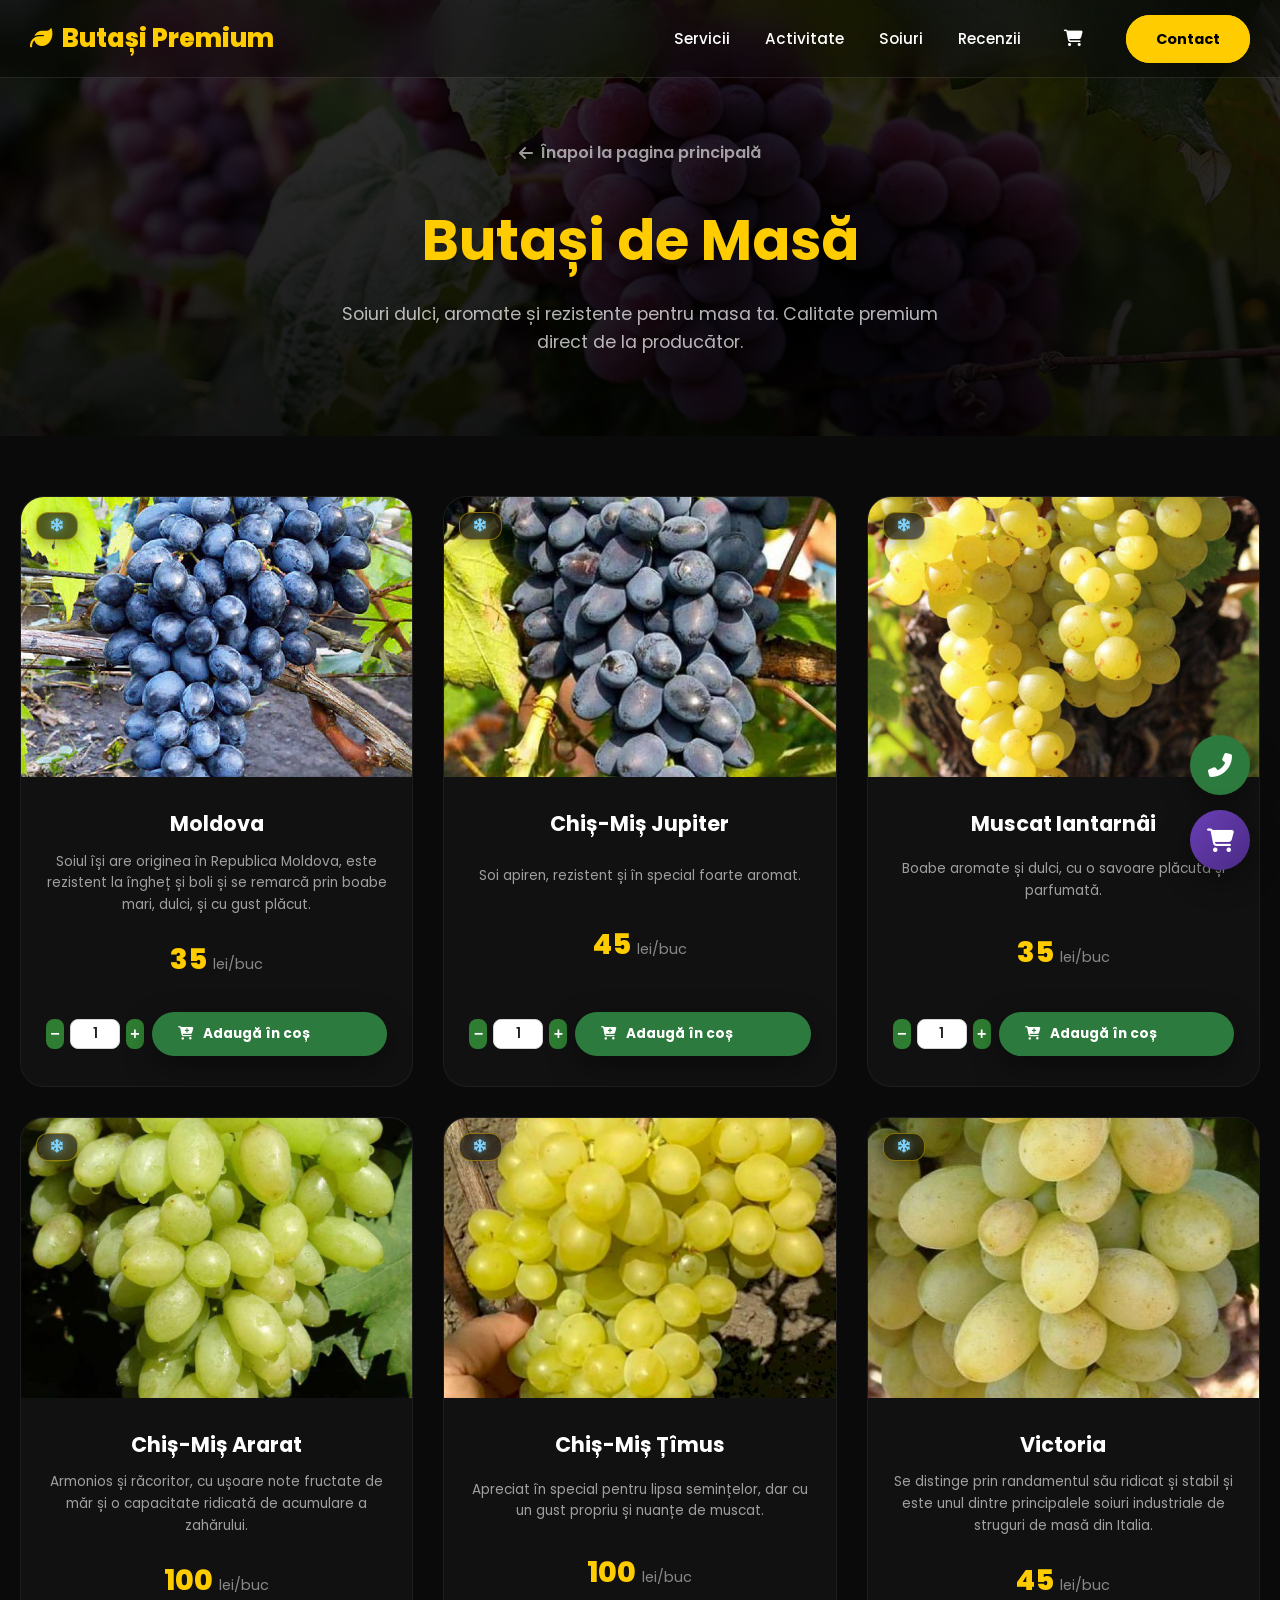
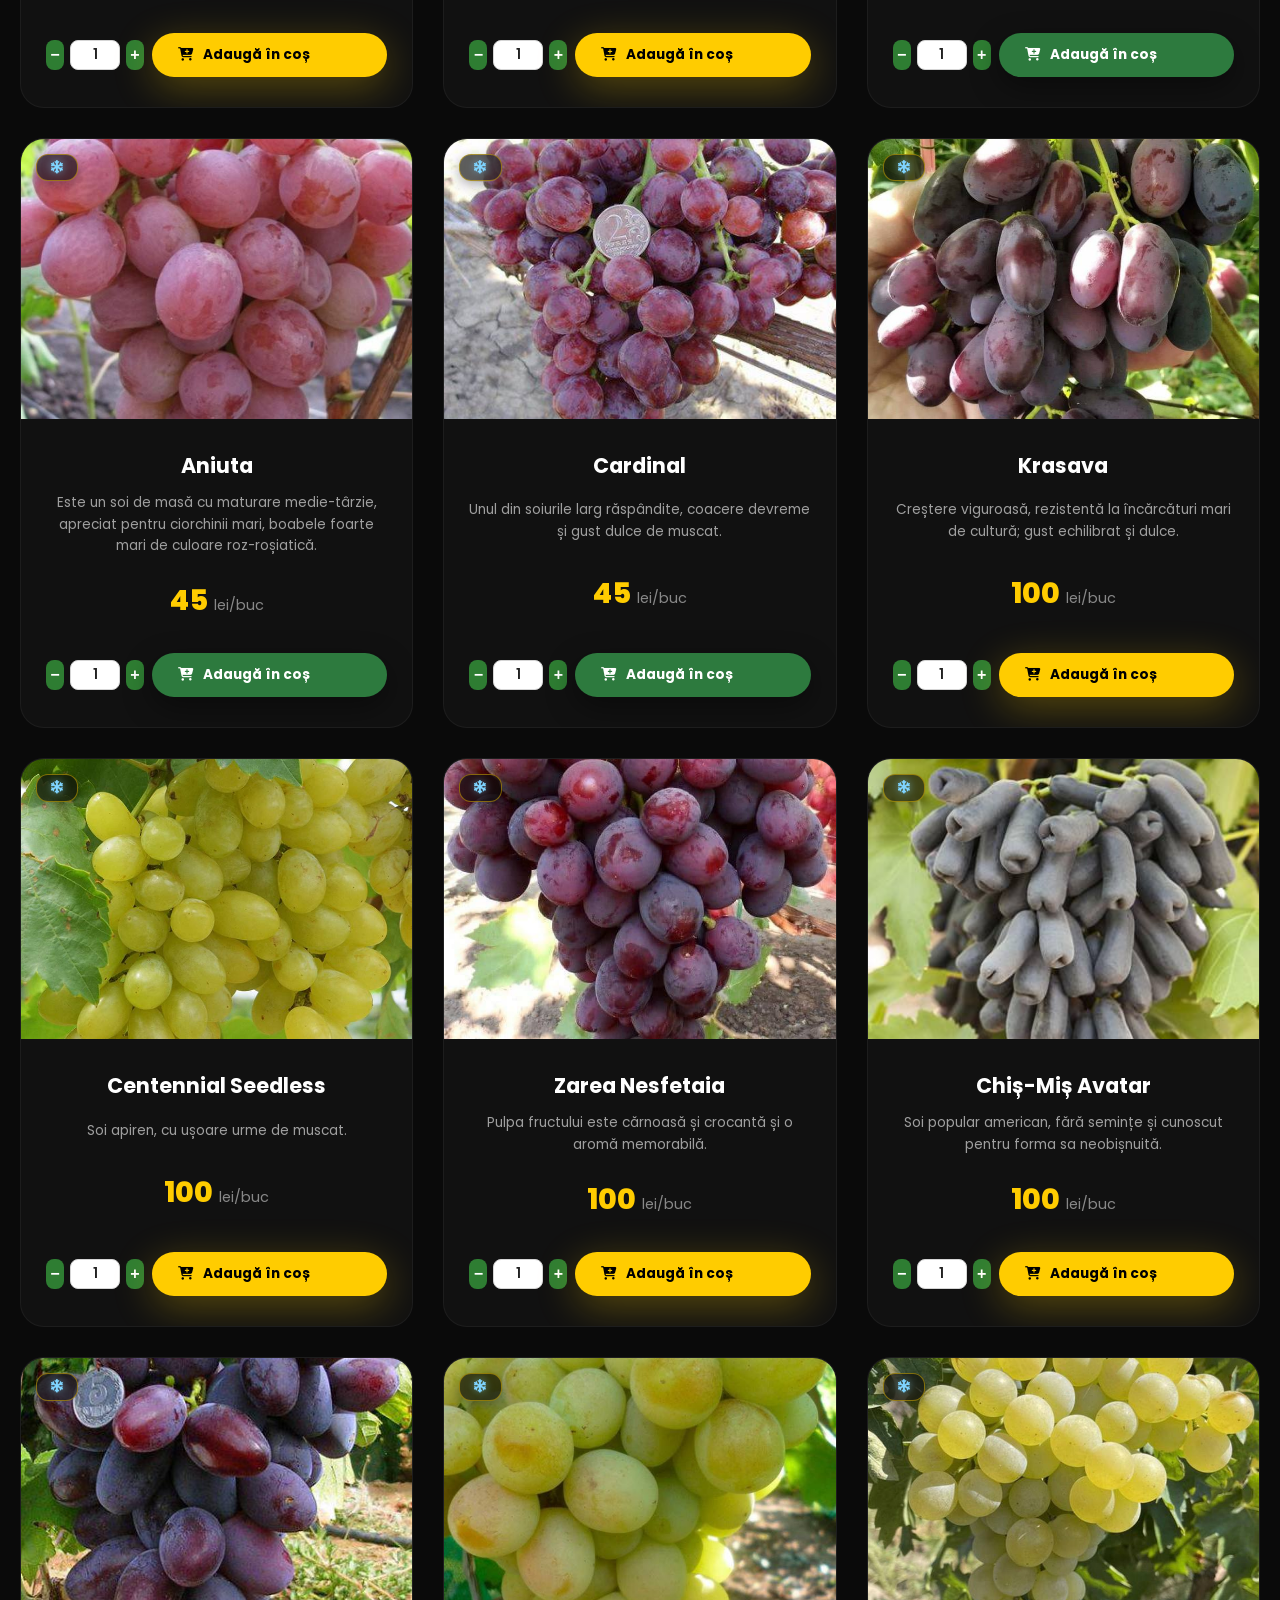
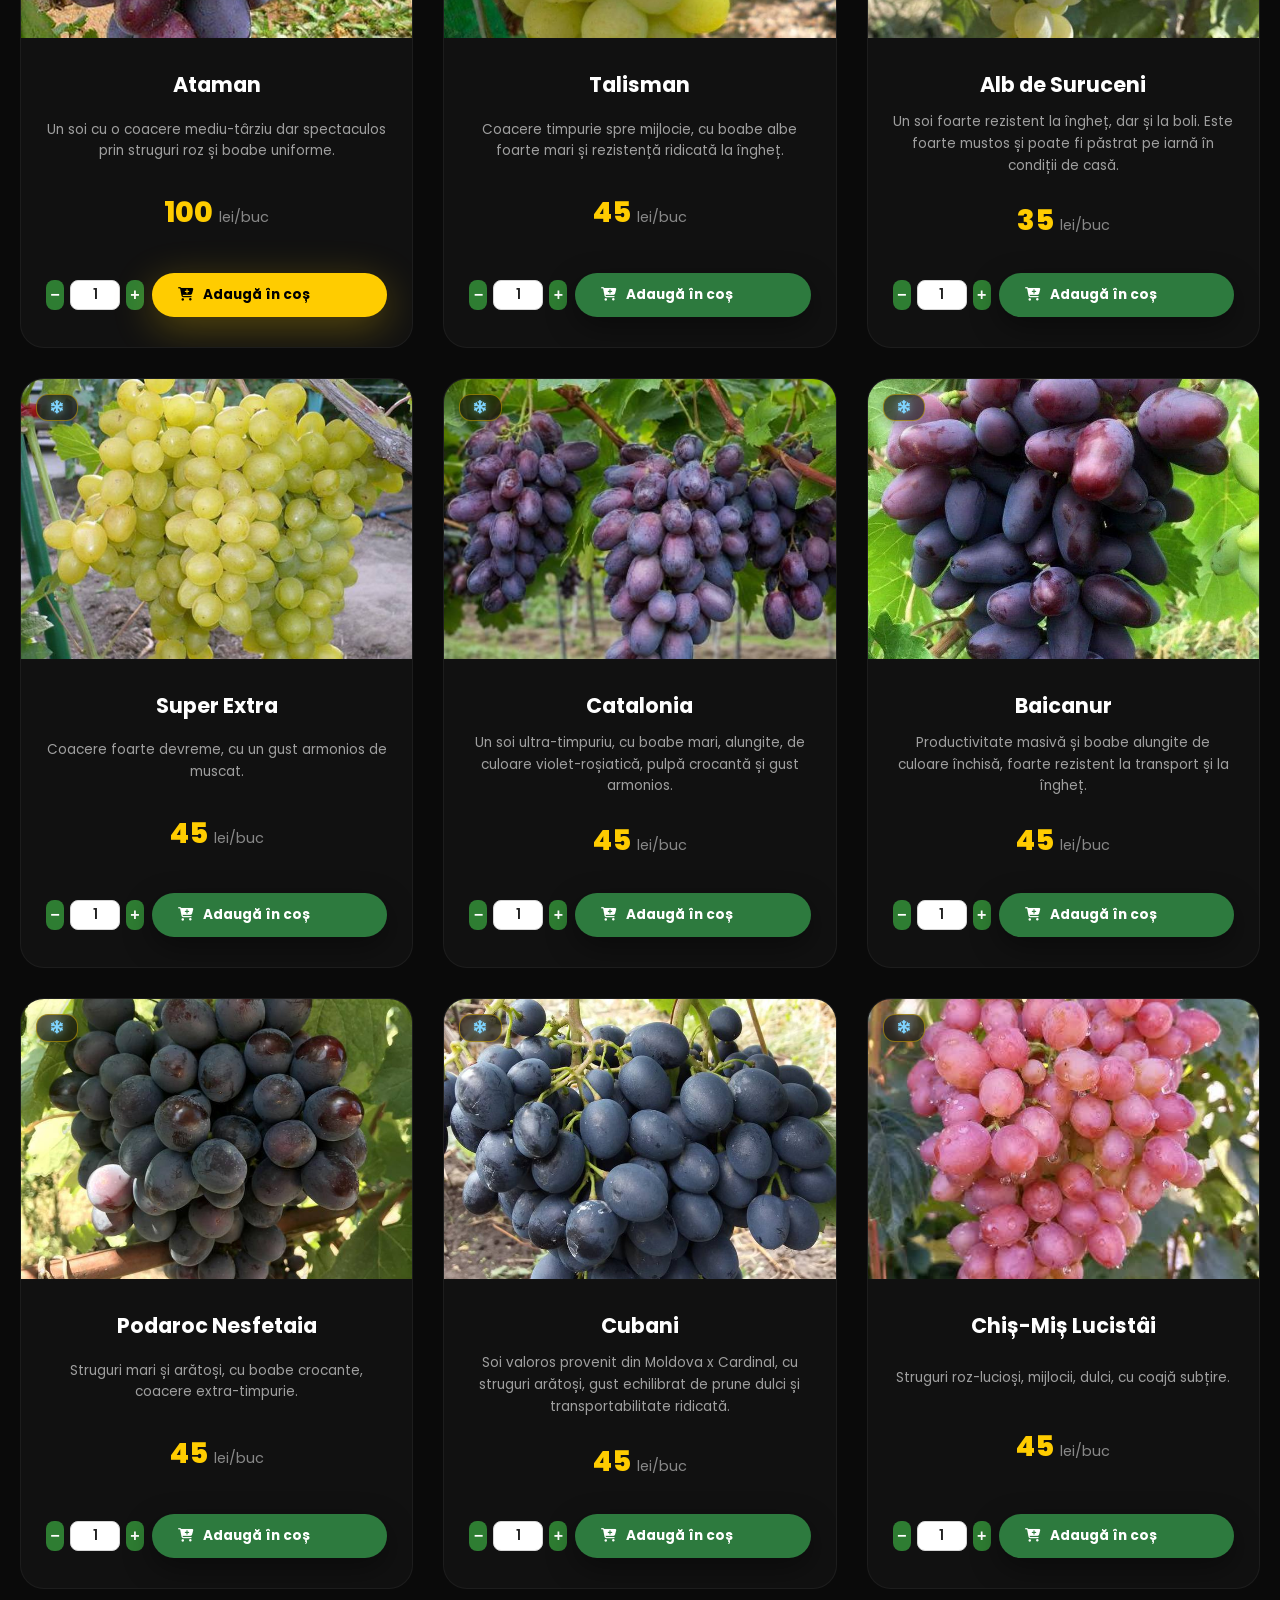
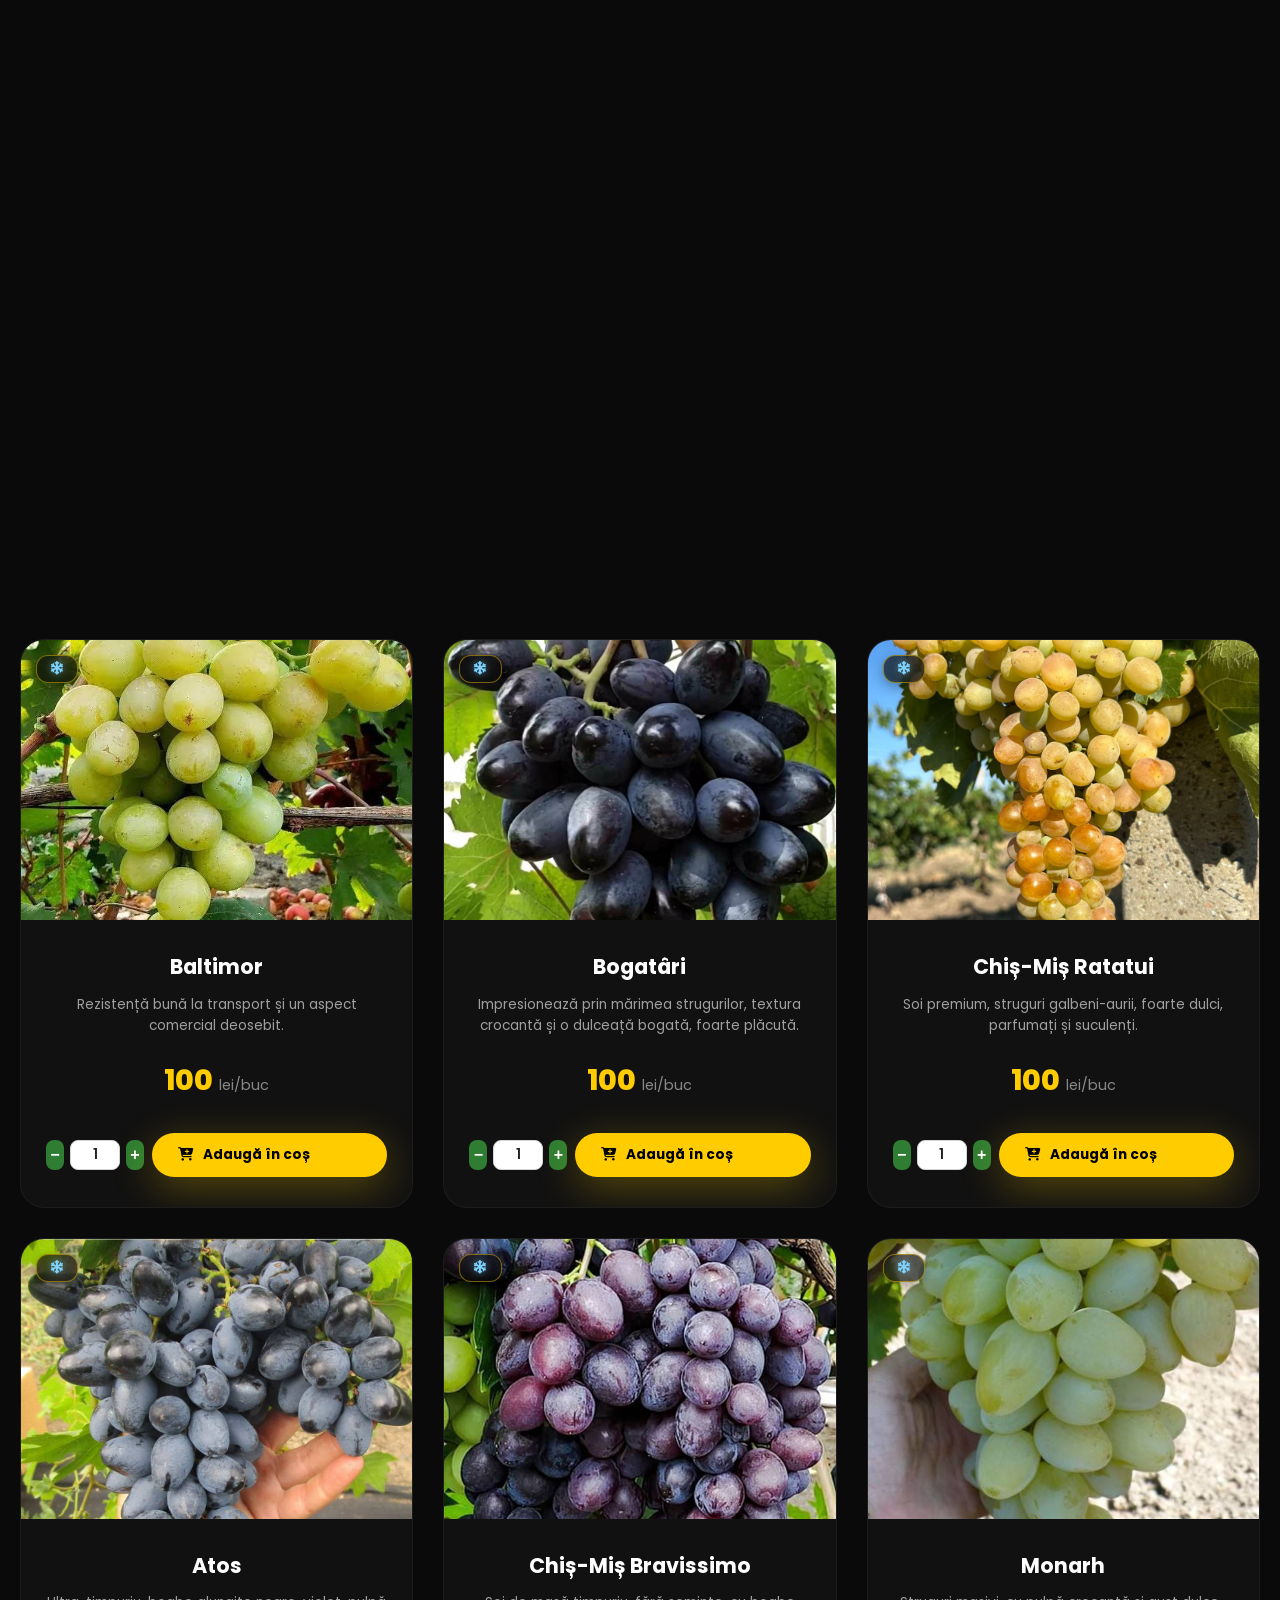
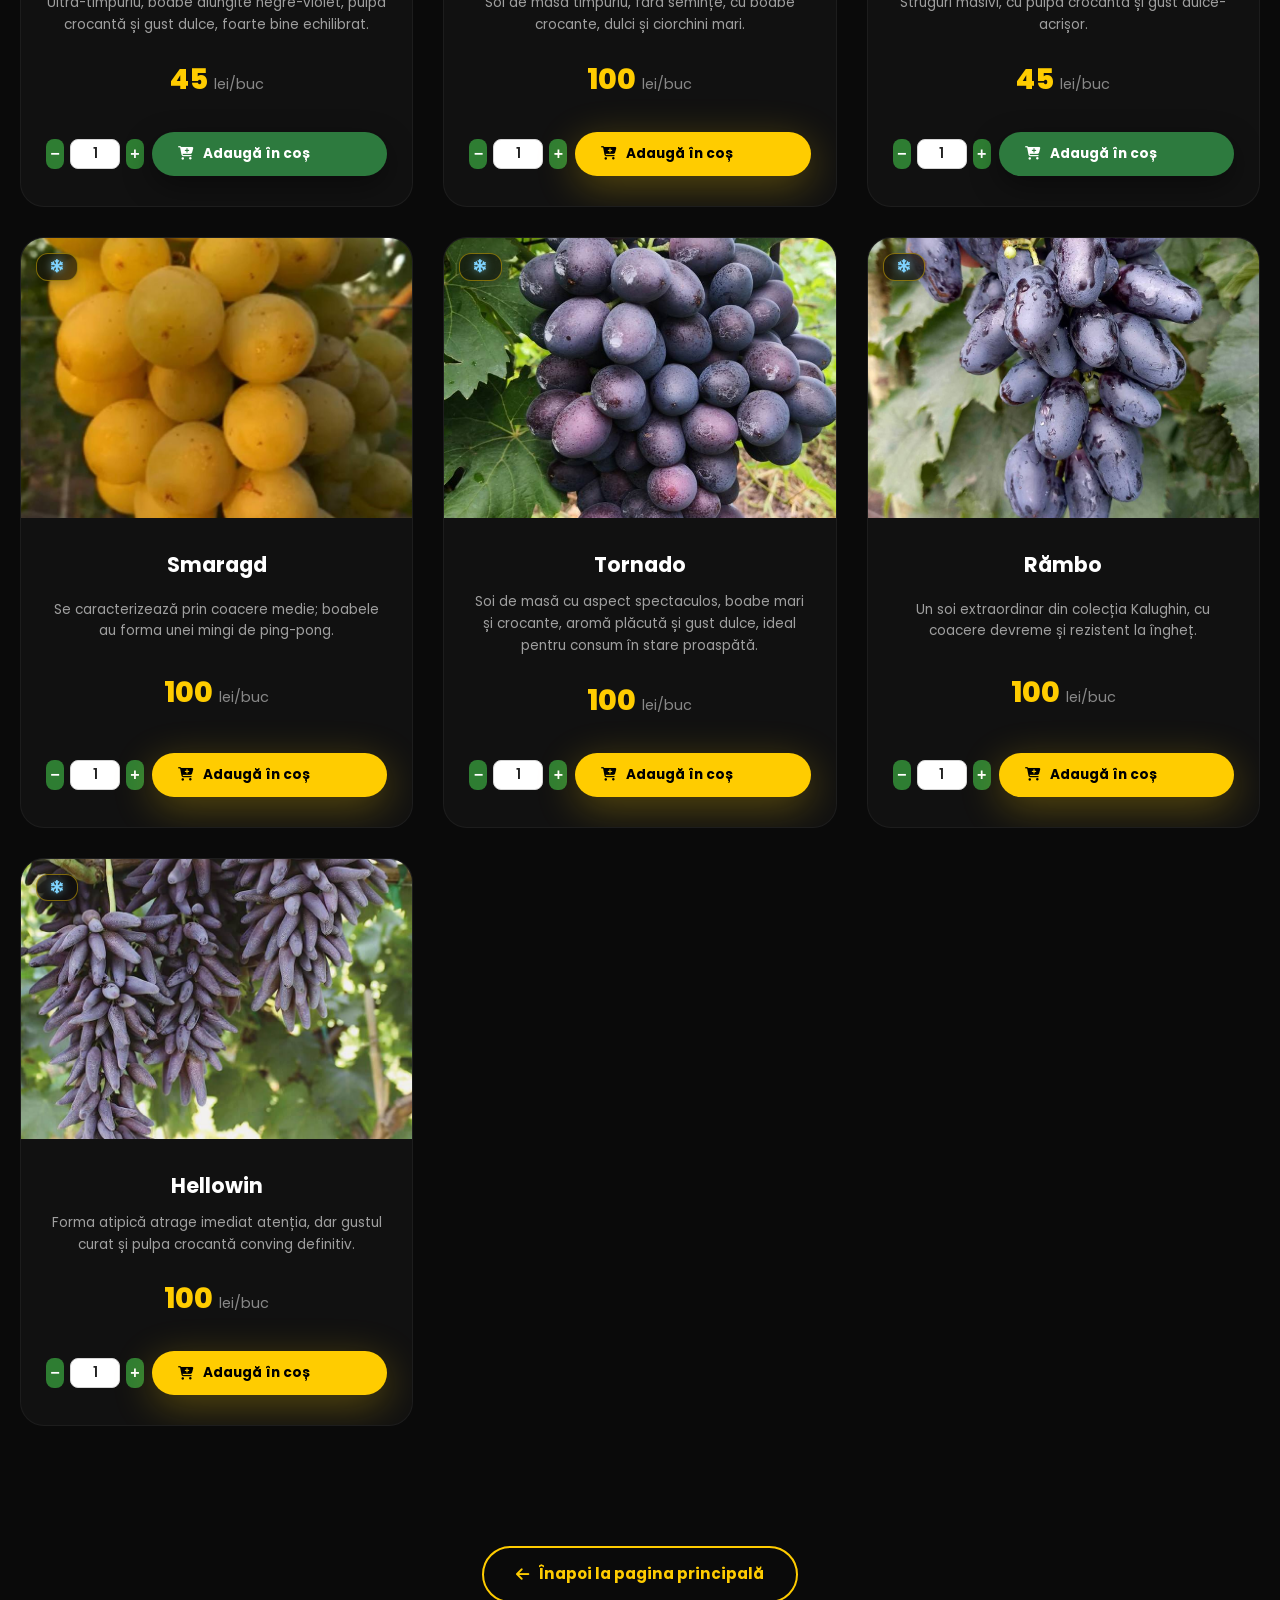
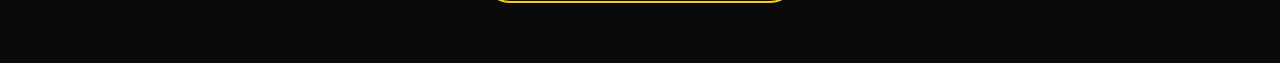
==== commit 29f38d61: "Remove temperature values from temp-badge spans Removed temperature values from temp-badge spans in " ====
--- a/butasi-masa.html
+++ b/butasi-masa.html
@@ -81,7 +81,7 @@
 
         <div class="product-card fade-in stagger-2" data-category="masa" data-available="true" data-temp="-20">
             <div class="product-img-wrapper">
-                <span class="temp-badge"><i class="fas fa-snowflake"></i> -18°C / -20°C</span>
+                <span class="temp-badge"><i class="fas fa-snowflake"></i> </span>
                 <img src="Masa/MuscatIantarnai.jpg" alt="Muscat Iantarnâi">
                 <span class="product-badge">În stoc</span>
             </div>
@@ -97,7 +97,7 @@
 
         <div class="product-card fade-in" data-category="masa" data-available="true" data-temp="-22">
             <div class="product-img-wrapper">
-                <span class="temp-badge"><i class="fas fa-snowflake"></i> -20°C / -22°C</span>
+                <span class="temp-badge"><i class="fas fa-snowflake"></i> </span>
                 <img src="Masa/ChisMisArarat.jpg" alt="Chiș-Miș Ararat">
                 <span class="product-badge">În stoc</span>
             </div>
@@ -129,7 +129,7 @@
 
         <div class="product-card fade-in stagger-2" data-category="masa" data-available="true" data-temp="-21">
             <div class="product-img-wrapper">
-                <span class="temp-badge"><i class="fas fa-snowflake"></i> -18°C / -21°C</span>
+                <span class="temp-badge"><i class="fas fa-snowflake"></i> </span>
                 <img src="Masa/Victoria.jpg" alt="Victoria">
                 <span class="product-badge">În stoc</span>
             </div>
@@ -145,7 +145,7 @@
 
         <div class="product-card fade-in" data-category="masa" data-available="true" data-temp="-22">
             <div class="product-img-wrapper">
-                <span class="temp-badge"><i class="fas fa-snowflake"></i> -20°C / -22°C</span>
+                <span class="temp-badge"><i class="fas fa-snowflake"></i> </span>
                 <img src="Masa/Aniuta.jpg" alt="Aniuta">
                 <span class="product-badge">În stoc</span>
             </div>
@@ -161,7 +161,7 @@
 
         <div class="product-card fade-in stagger-1" data-category="masa" data-available="true" data-temp="-22">
             <div class="product-img-wrapper">
-                <span class="temp-badge"><i class="fas fa-snowflake"></i> -20°C / -22°C</span>
+                <span class="temp-badge"><i class="fas fa-snowflake"></i> </span>
                 <img src="Masa/Cardinal.jpg" alt="Cardinal">
                 <span class="product-badge">În stoc</span>
             </div>
@@ -193,7 +193,7 @@
 
         <div class="product-card fade-in" data-category="masa" data-available="true" data-temp="-18">
             <div class="product-img-wrapper">
-                <span class="temp-badge"><i class="fas fa-snowflake"></i> -18°C</span>
+                <span class="temp-badge"><i class="fas fa-snowflake"></i> </span>
                 <img src="Masa/CentennialSeedless.jpg" alt="Centennial Seedless">
                 <span class="product-badge">În stoc</span>
             </div>
@@ -225,7 +225,7 @@
 
         <div class="product-card fade-in stagger-2" data-category="masa" data-available="true" data-temp="-22">
             <div class="product-img-wrapper">
-                <span class="temp-badge"><i class="fas fa-snowflake"></i> -19°C / -22°C</span>
+                <span class="temp-badge"><i class="fas fa-snowflake"></i> </span>
                 <img src="Masa/Avatar.jpg" alt="Chiș-Miș Avatar">
                 <span class="product-badge">În stoc</span>
             </div>
@@ -353,7 +353,7 @@
 
         <div class="product-card fade-in stagger-1" data-category="masa" data-available="true" data-temp="-21">
             <div class="product-img-wrapper">
-                <span class="temp-badge"><i class="fas fa-snowflake"></i> -19°C / -21°C</span>
+                <span class="temp-badge"><i class="fas fa-snowflake"></i> </span>
                 <img src="Masa/Cubani.jpg" alt="Cubani">
                 <span class="product-badge">În stoc</span>
             </div>
@@ -369,7 +369,7 @@
 
         <div class="product-card fade-in stagger-2" data-category="masa" data-available="true" data-temp="-20">
             <div class="product-img-wrapper">
-                <span class="temp-badge"><i class="fas fa-snowflake"></i> -18°C / -20°C</span>
+                <span class="temp-badge"><i class="fas fa-snowflake"></i> </span>
                 <img src="Masa/ChisMisLucistai.jpg" alt="Chiș-Miș Lucistâi">
                 <span class="product-badge">În stoc</span>
             </div>
@@ -401,7 +401,7 @@
 
         <div class="product-card fade-in stagger-1" data-category="masa" data-available="true" data-temp="-22">
             <div class="product-img-wrapper">
-                <span class="temp-badge"><i class="fas fa-snowflake"></i> -19°C / -22°C</span>
+                <span class="temp-badge"><i class="fas fa-snowflake"></i> </span>
                 <img src="Masa/Lamborghini.jpg" alt="Chiș-Miș Lamborghini">
                 <span class="product-badge">În stoc</span>
             </div>
@@ -449,7 +449,7 @@
 
         <div class="product-card fade-in stagger-1" data-category="masa" data-available="true" data-temp="-22">
             <div class="product-img-wrapper">
-                <span class="temp-badge"><i class="fas fa-snowflake"></i> -22°C</span>
+                <span class="temp-badge"><i class="fas fa-snowflake"></i> </span>
                 <img src="Masa/Bogatari.jpg" alt="Bogatâri">
                 <span class="product-badge">În stoc</span>
             </div>
@@ -465,7 +465,7 @@
 
         <div class="product-card fade-in stagger-2" data-category="masa" data-available="true" data-temp="-22">
             <div class="product-img-wrapper">
-                <span class="temp-badge"><i class="fas fa-snowflake"></i> -19°C / -22°C</span>
+                <span class="temp-badge"><i class="fas fa-snowflake"></i> </span>
                 <img src="Masa/Ratatui.jpg" alt="Chiș-Miș Ratatui">
                 <span class="product-badge">În stoc</span>
             </div>
@@ -497,7 +497,7 @@
 
         <div class="product-card fade-in stagger-1" data-category="masa" data-available="true" data-temp="-22">
             <div class="product-img-wrapper">
-                <span class="temp-badge"><i class="fas fa-snowflake"></i> -22°C</span>
+                <span class="temp-badge"><i class="fas fa-snowflake"></i> </span>
                 <img src="Masa/ChisMisBravissimo.jpg" alt="Chiș-Miș Bravissimo">
                 <span class="product-badge">În stoc</span>
             </div>
@@ -577,7 +577,7 @@
 
         <div class="product-card fade-in" data-category="masa" data-available="true" data-temp="-18">
             <div class="product-img-wrapper">
-                <span class="temp-badge"><i class="fas fa-snowflake"></i> -18°C</span>
+                <span class="temp-badge"><i class="fas fa-snowflake"></i> </span>
                 <img src="Masa/Hellowin.jpg" alt="Hellowin">
                 <span class="product-badge">În stoc</span>
             </div>
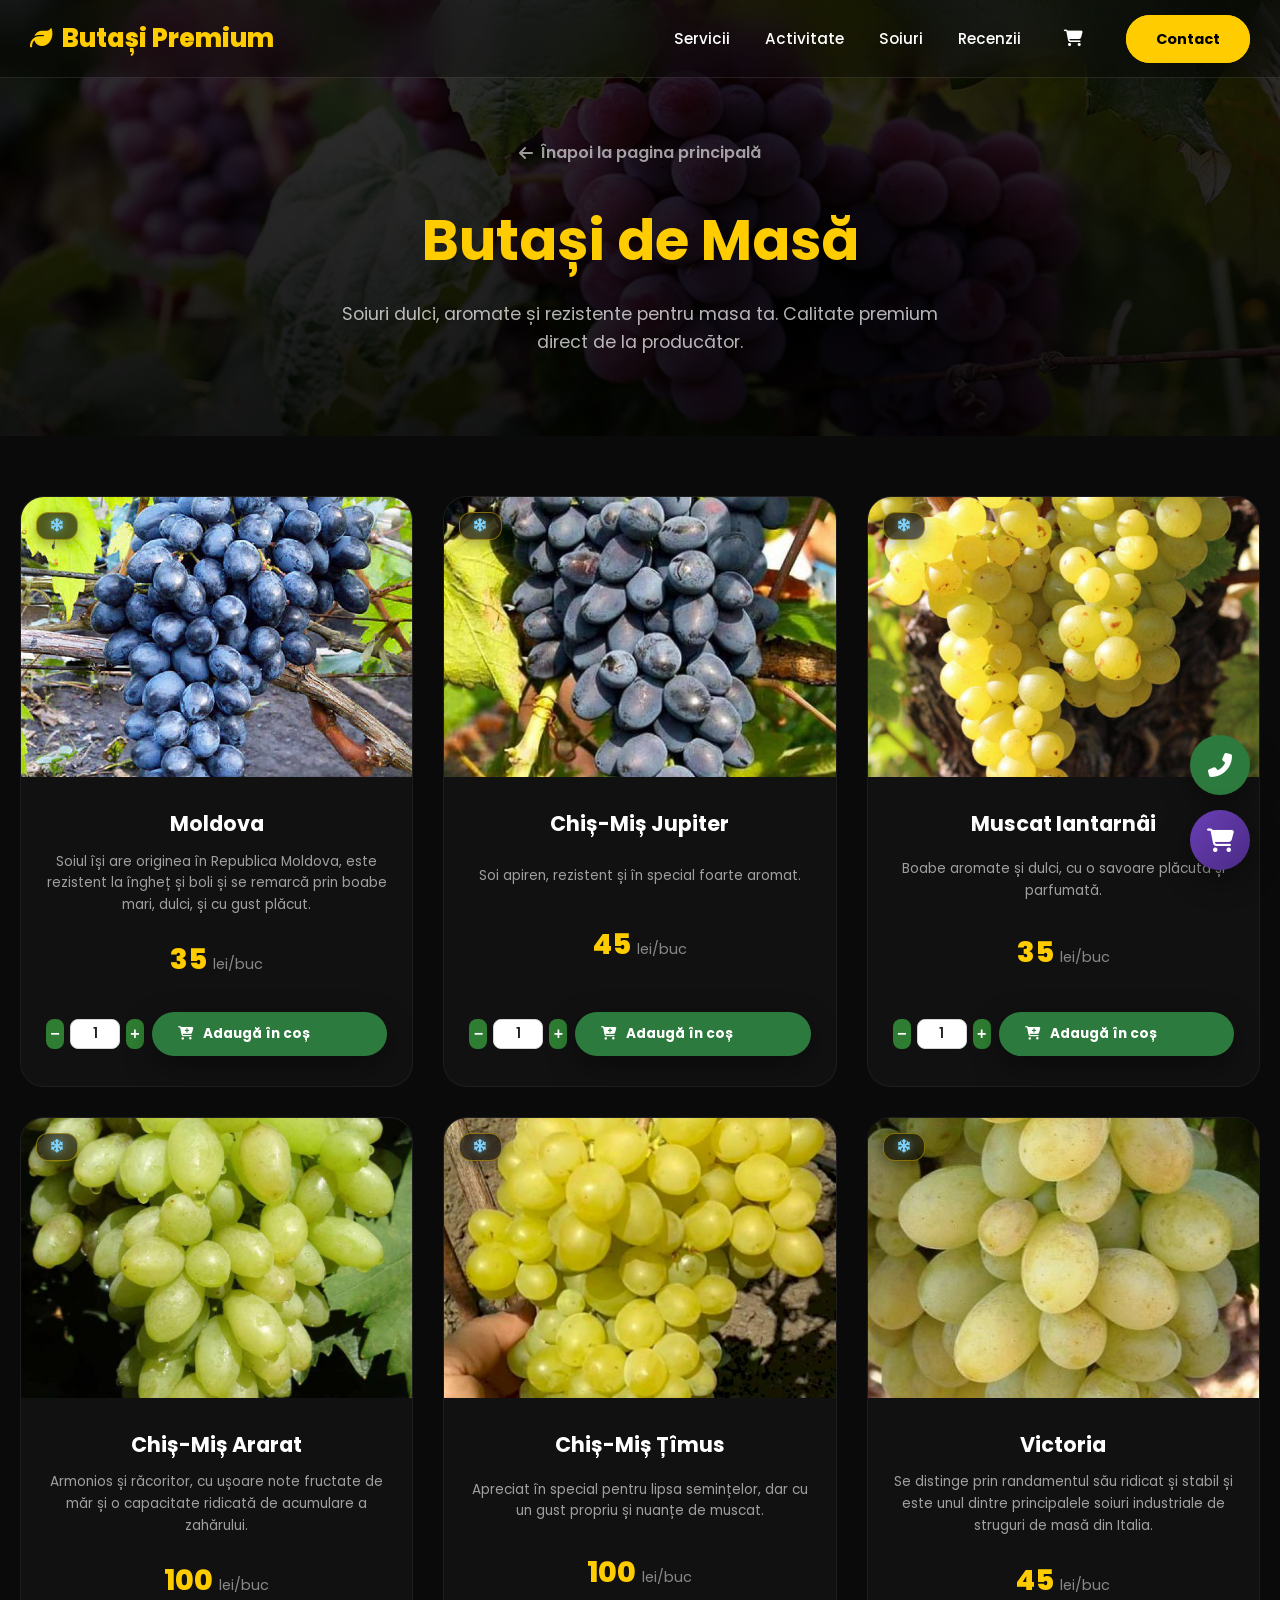
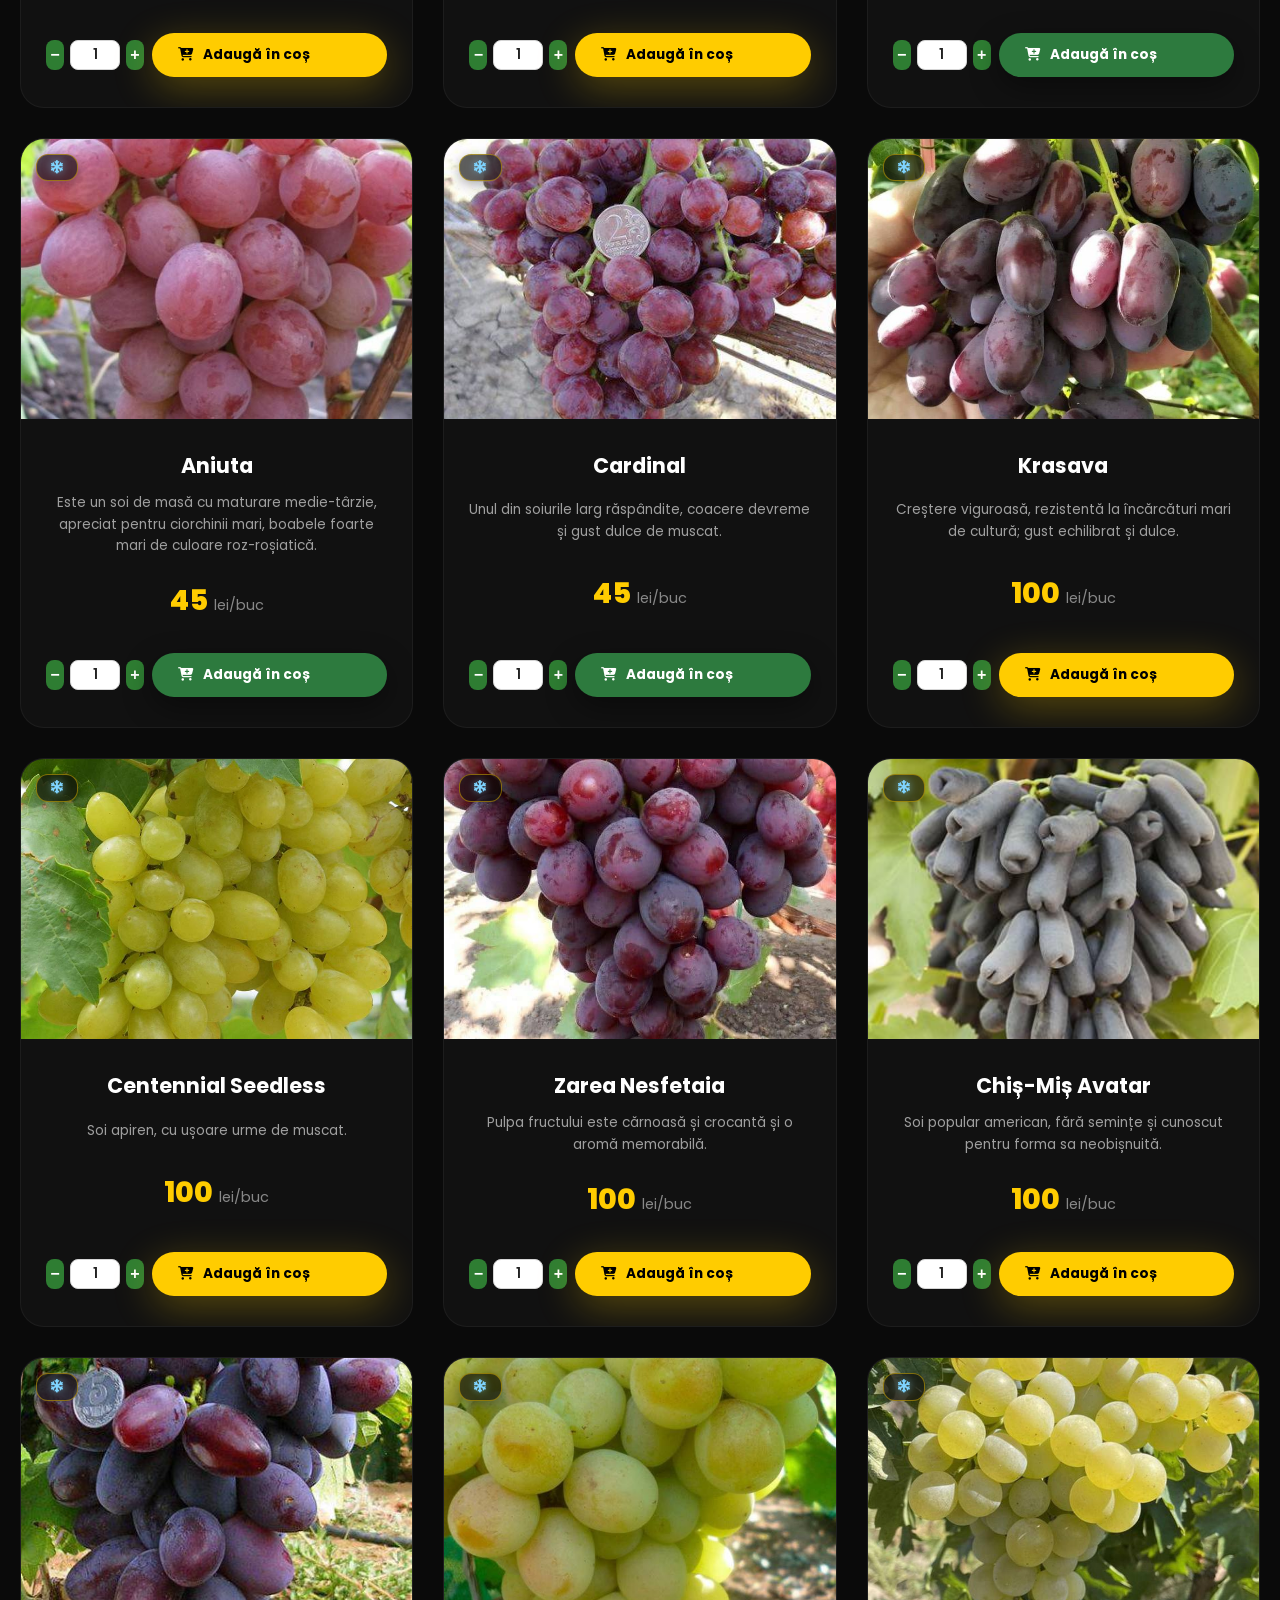
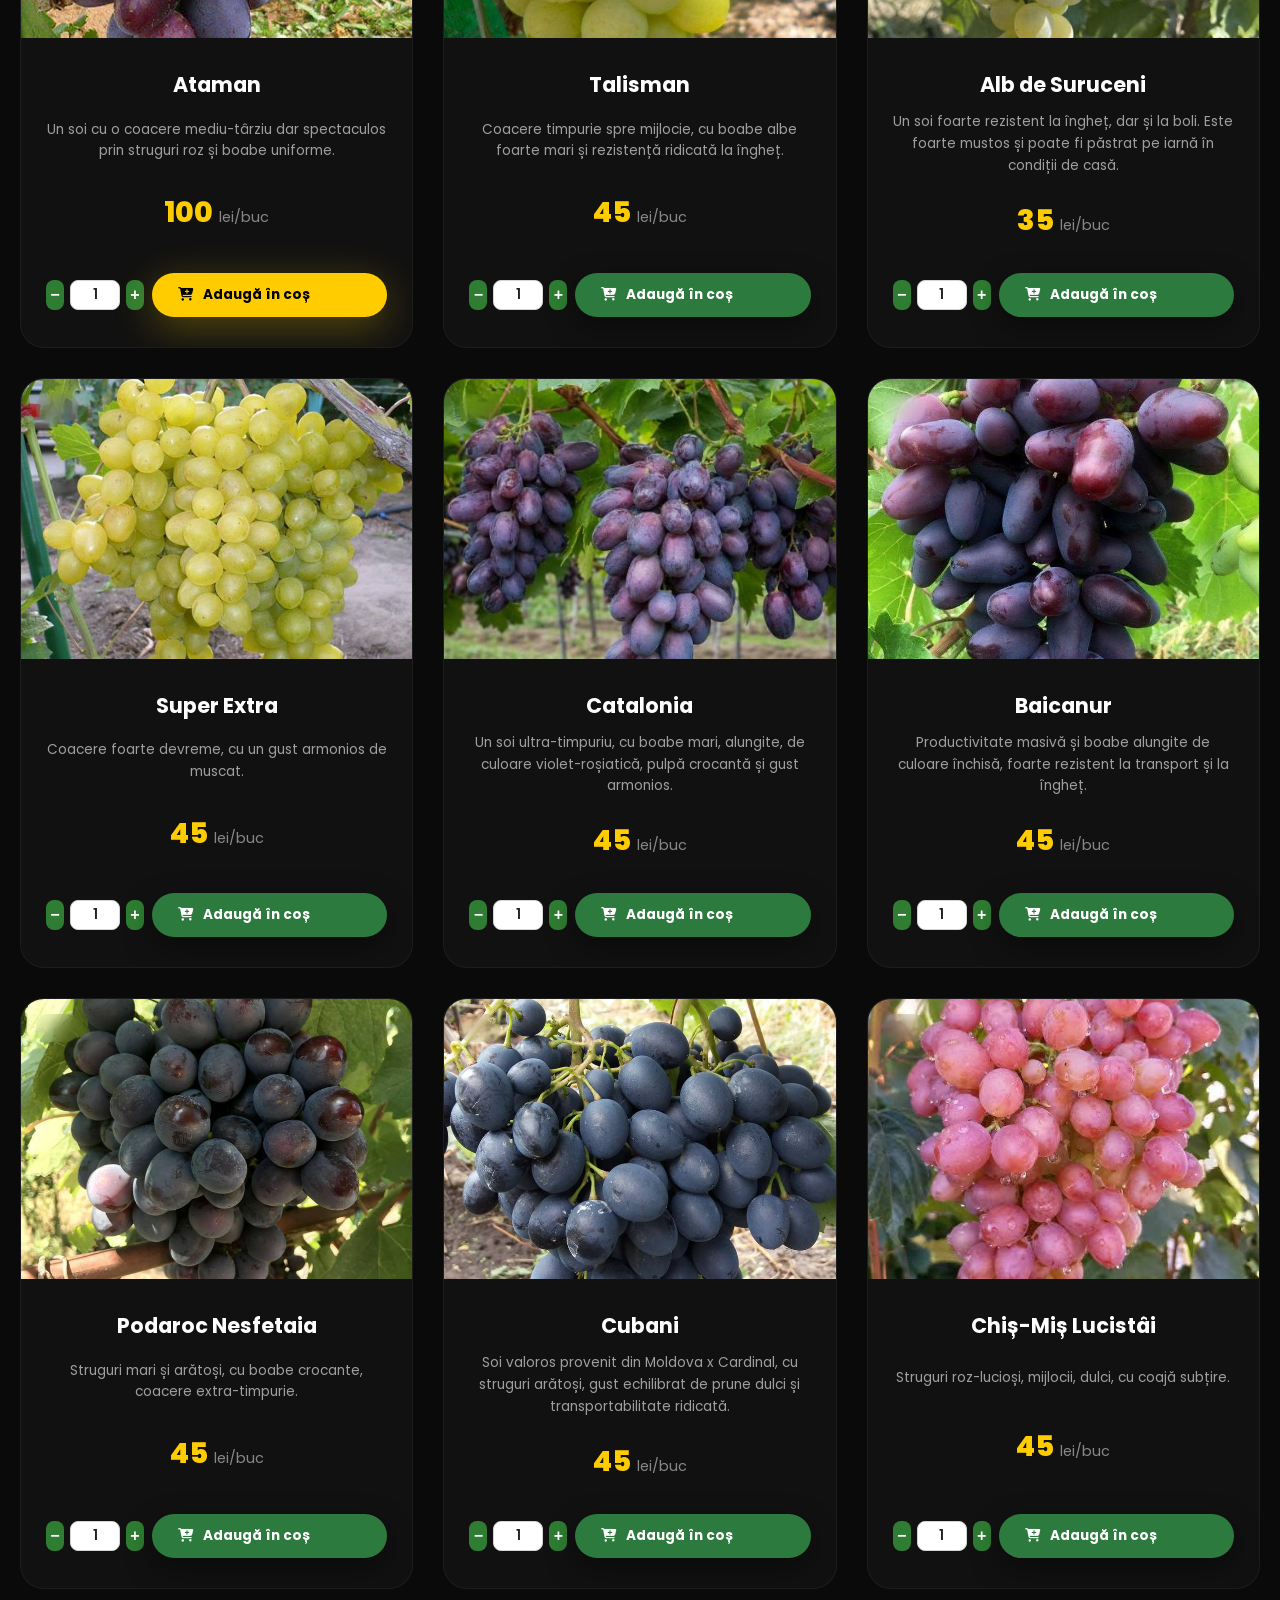
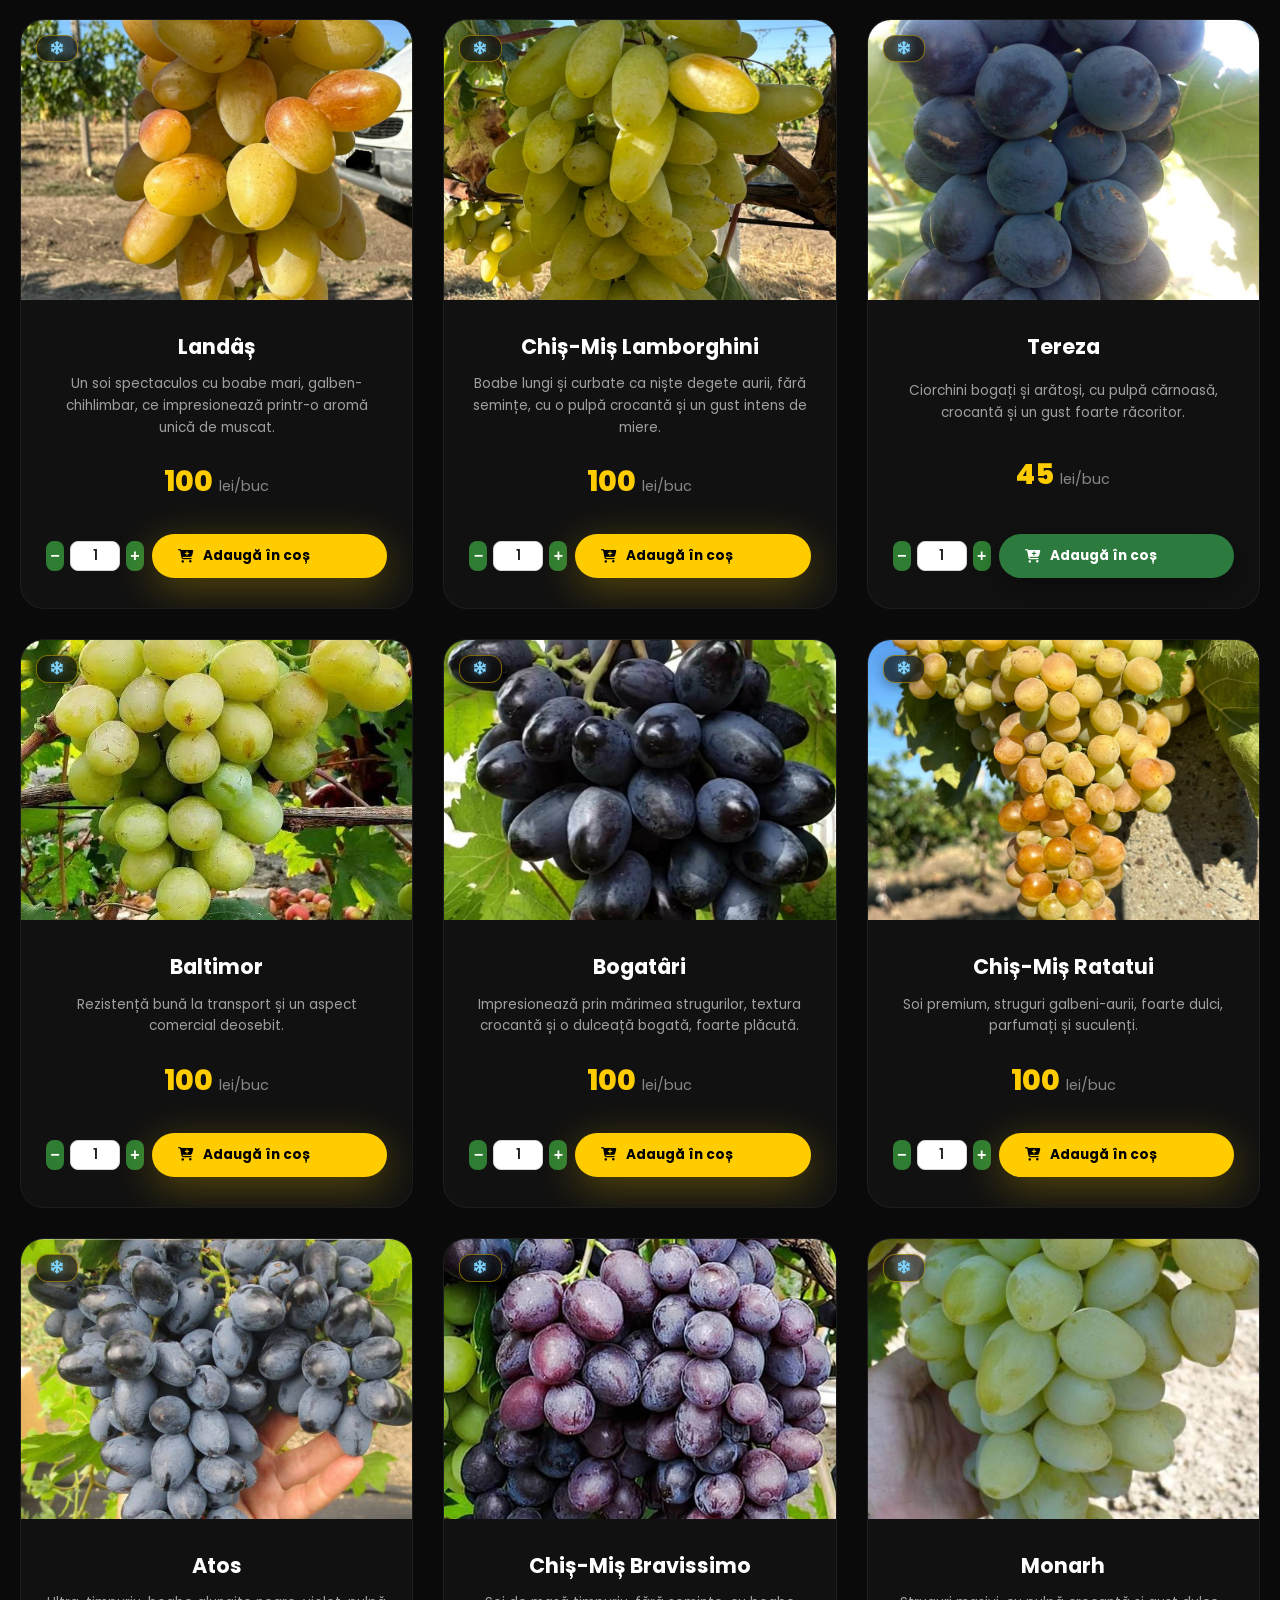
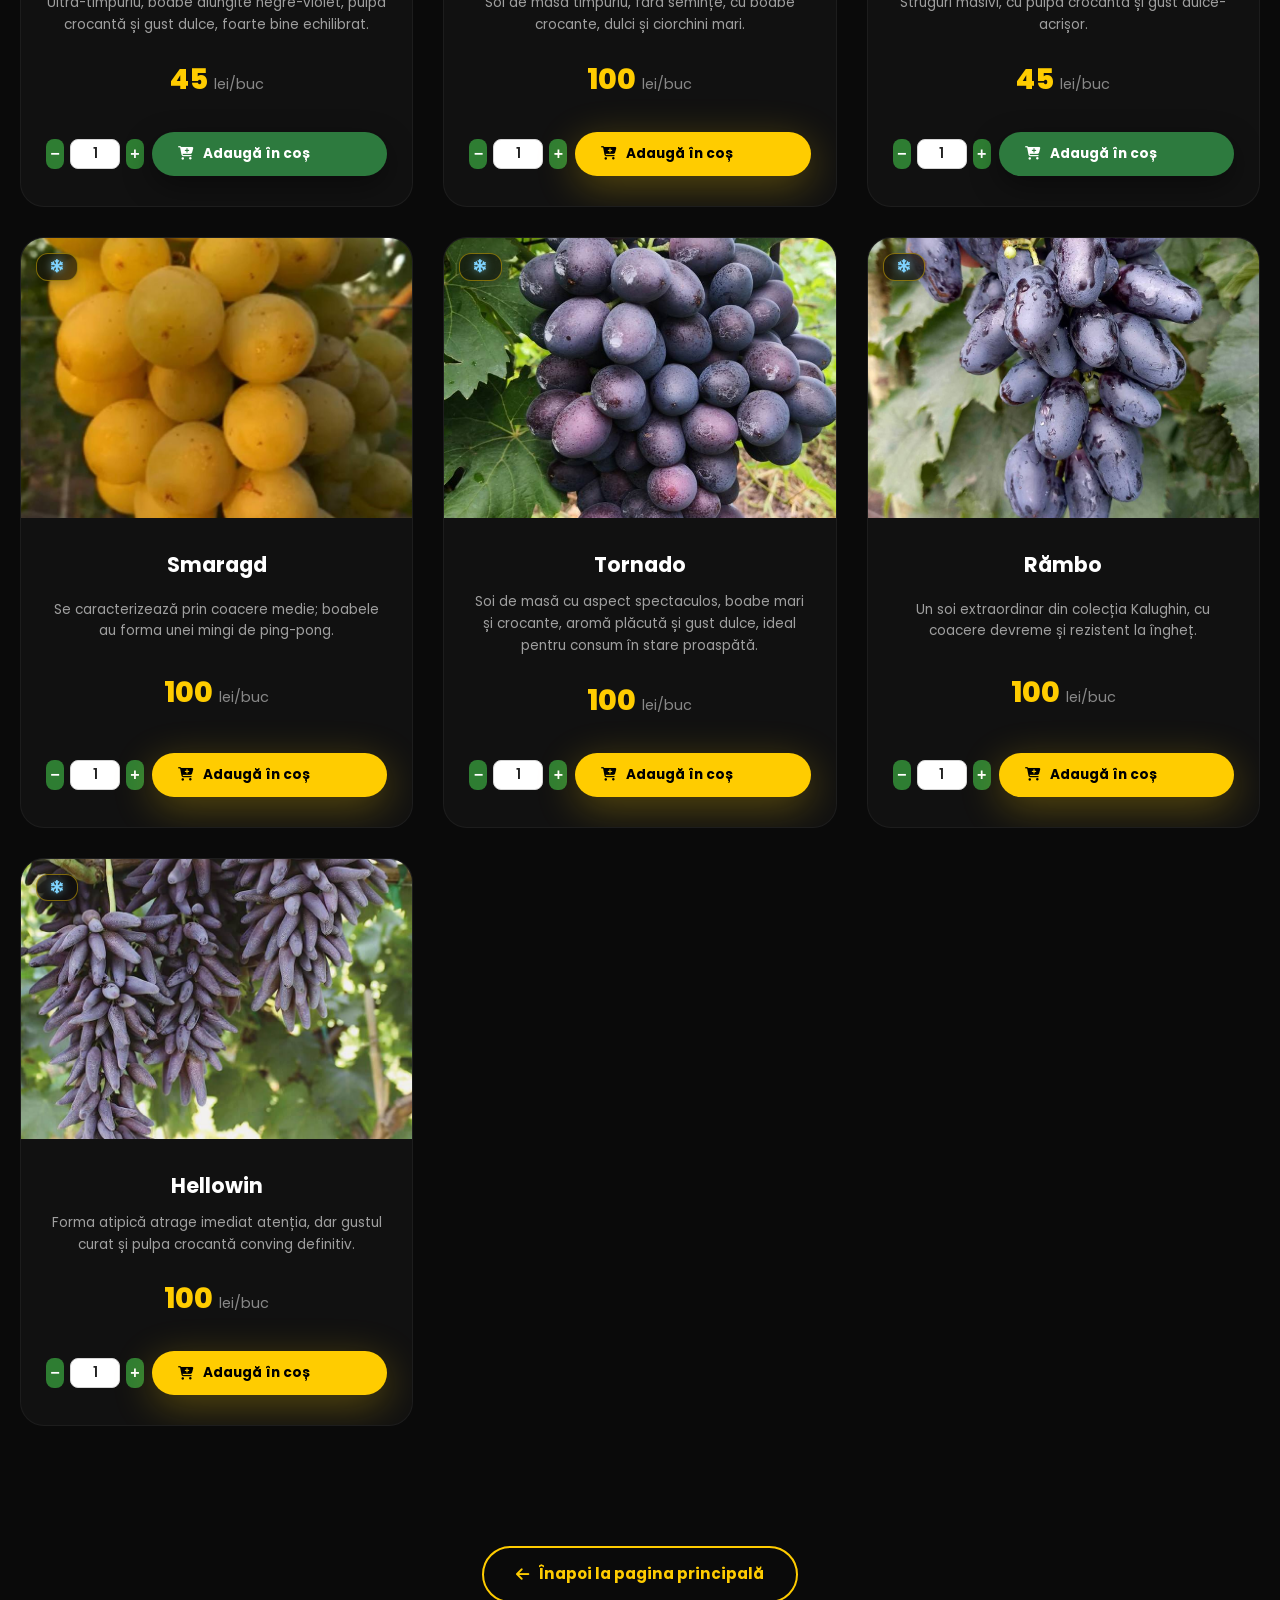
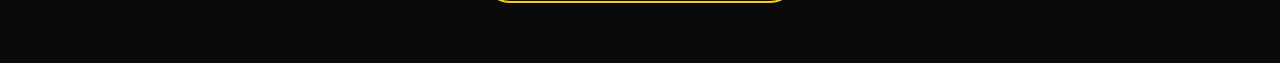
==== commit 1754a4cb: "Update butasi-masa.html" ====
--- a/butasi-masa.html
+++ b/butasi-masa.html
@@ -385,7 +385,7 @@
 
         <div class="product-card fade-in" data-category="masa" data-available="true" data-temp="-21">
             <div class="product-img-wrapper">
-                <span class="temp-badge"><i class="fas fa-snowflake"></i> -21°C</span>
+                <span class="temp-badge"><i class="fas fa-snowflake"></i> </span>
                 <img src="Masa/Landas.jpg" alt="Landâș">
                 <span class="product-badge">În stoc</span>
             </div>
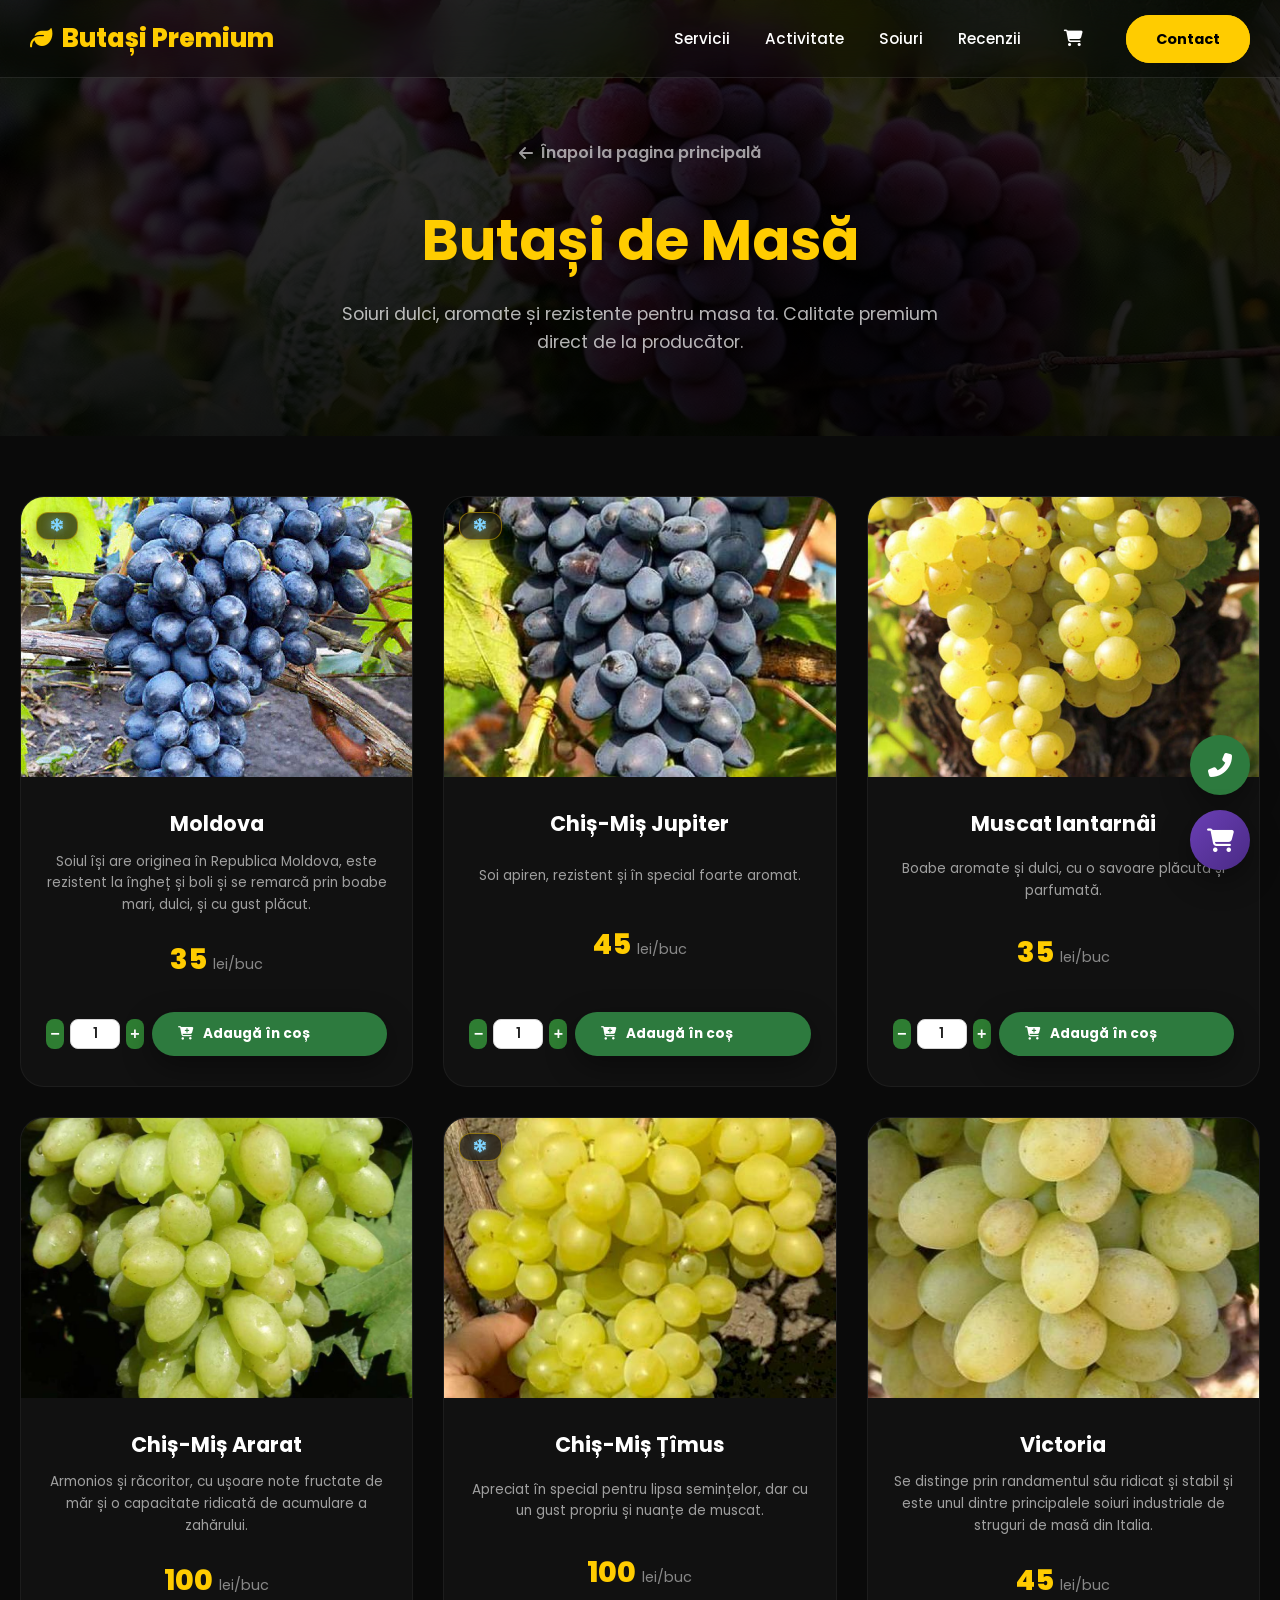
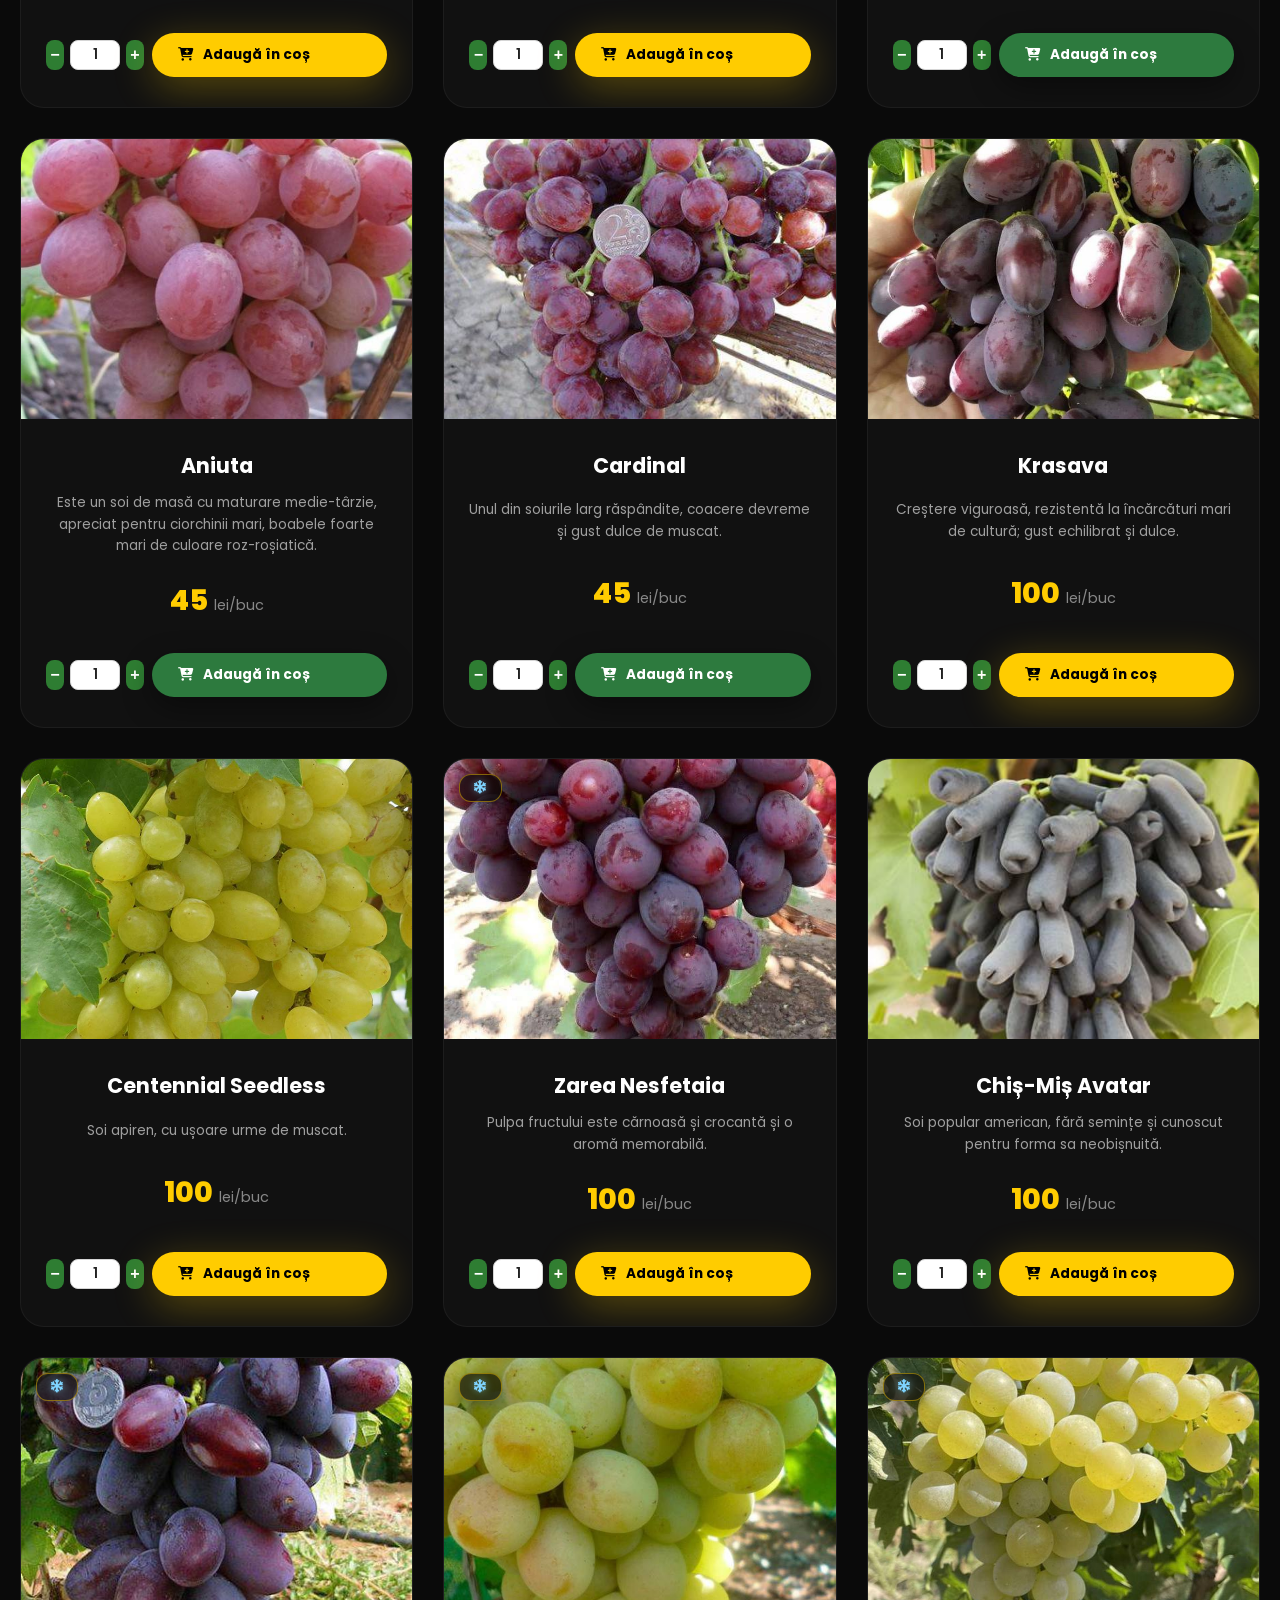
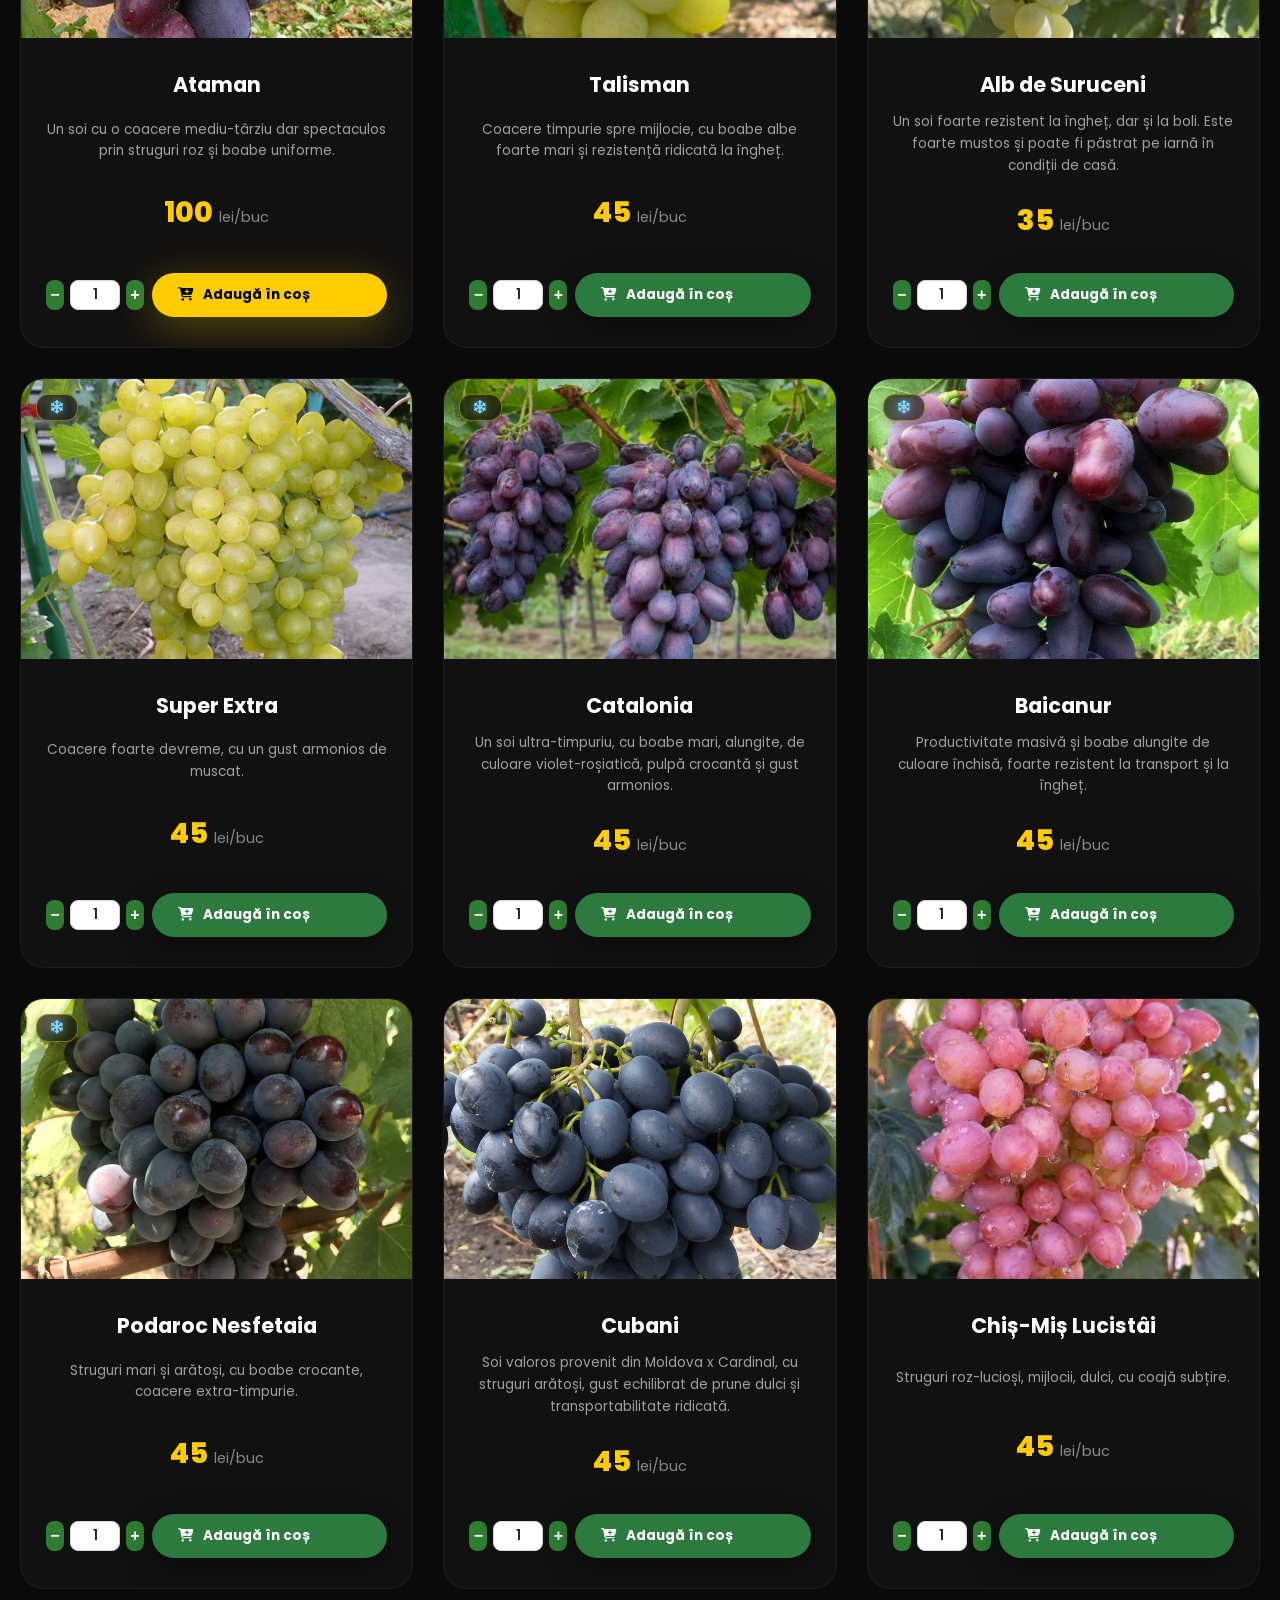
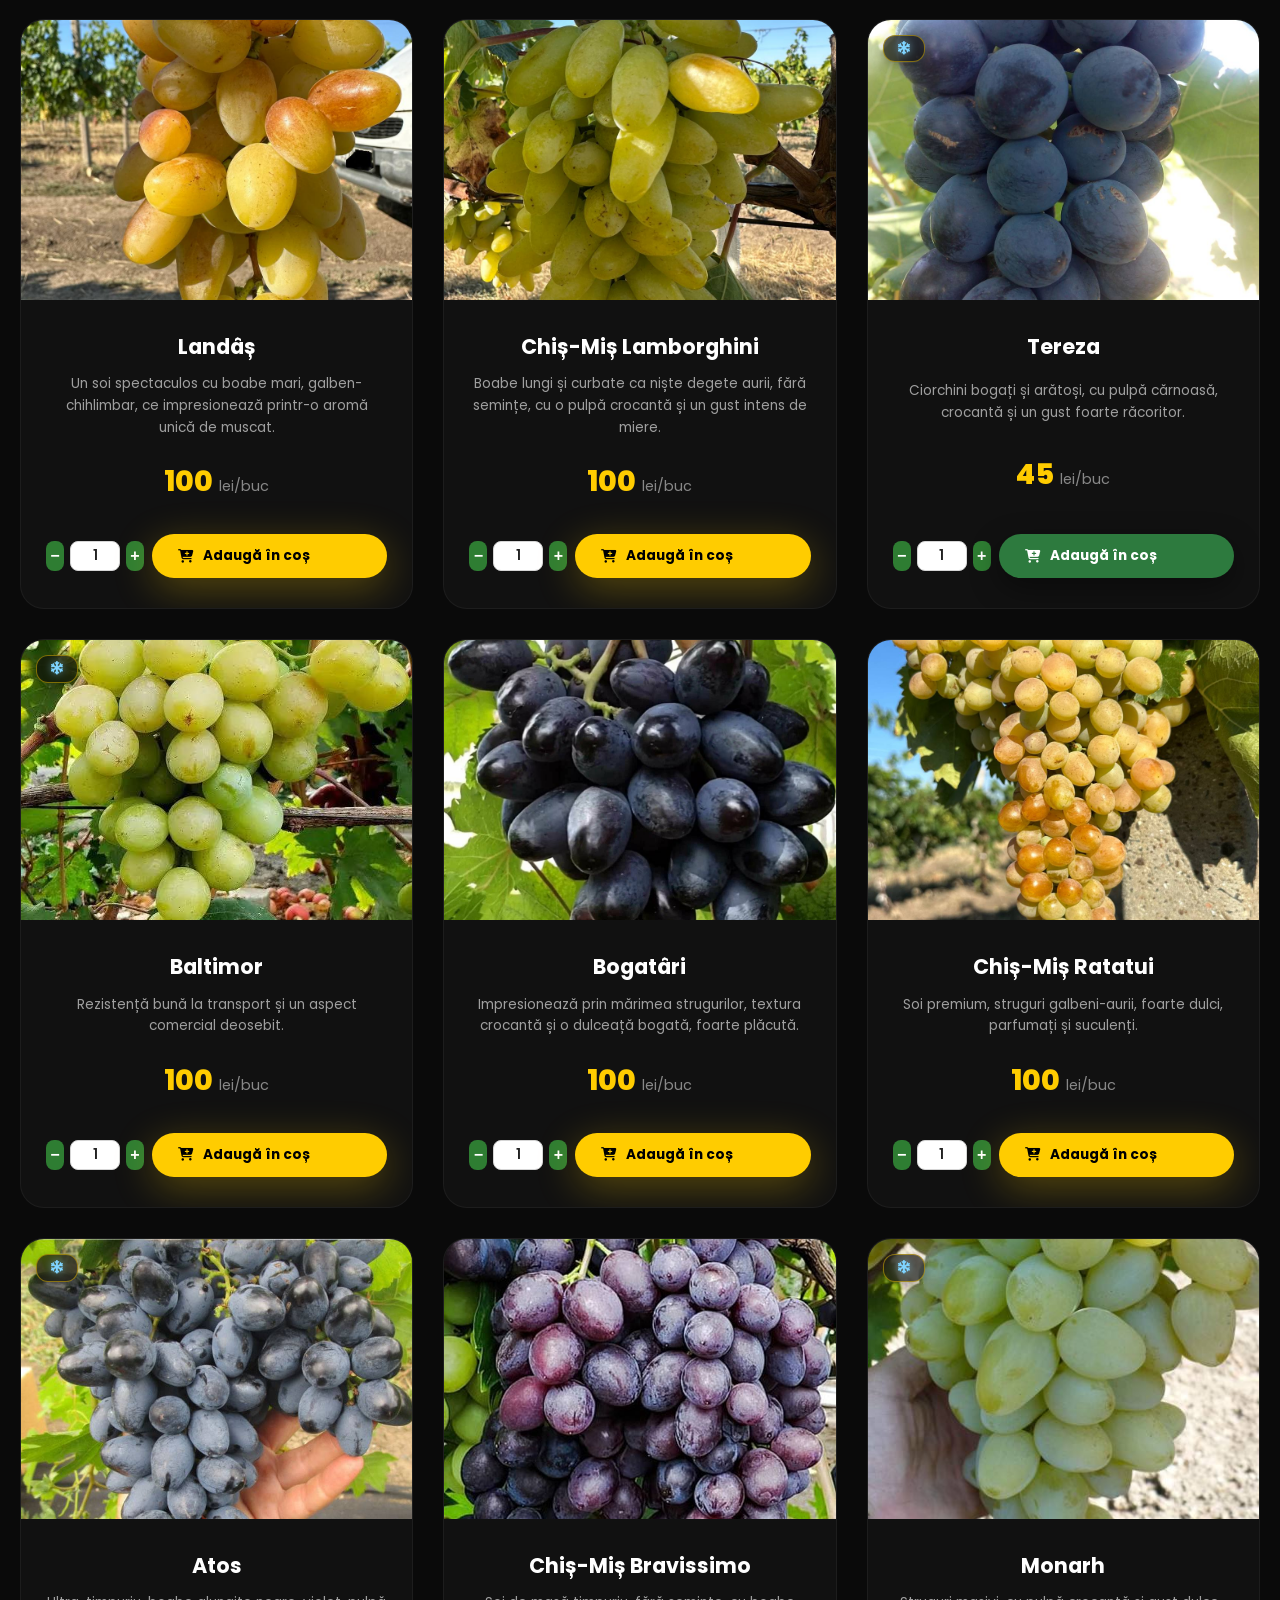
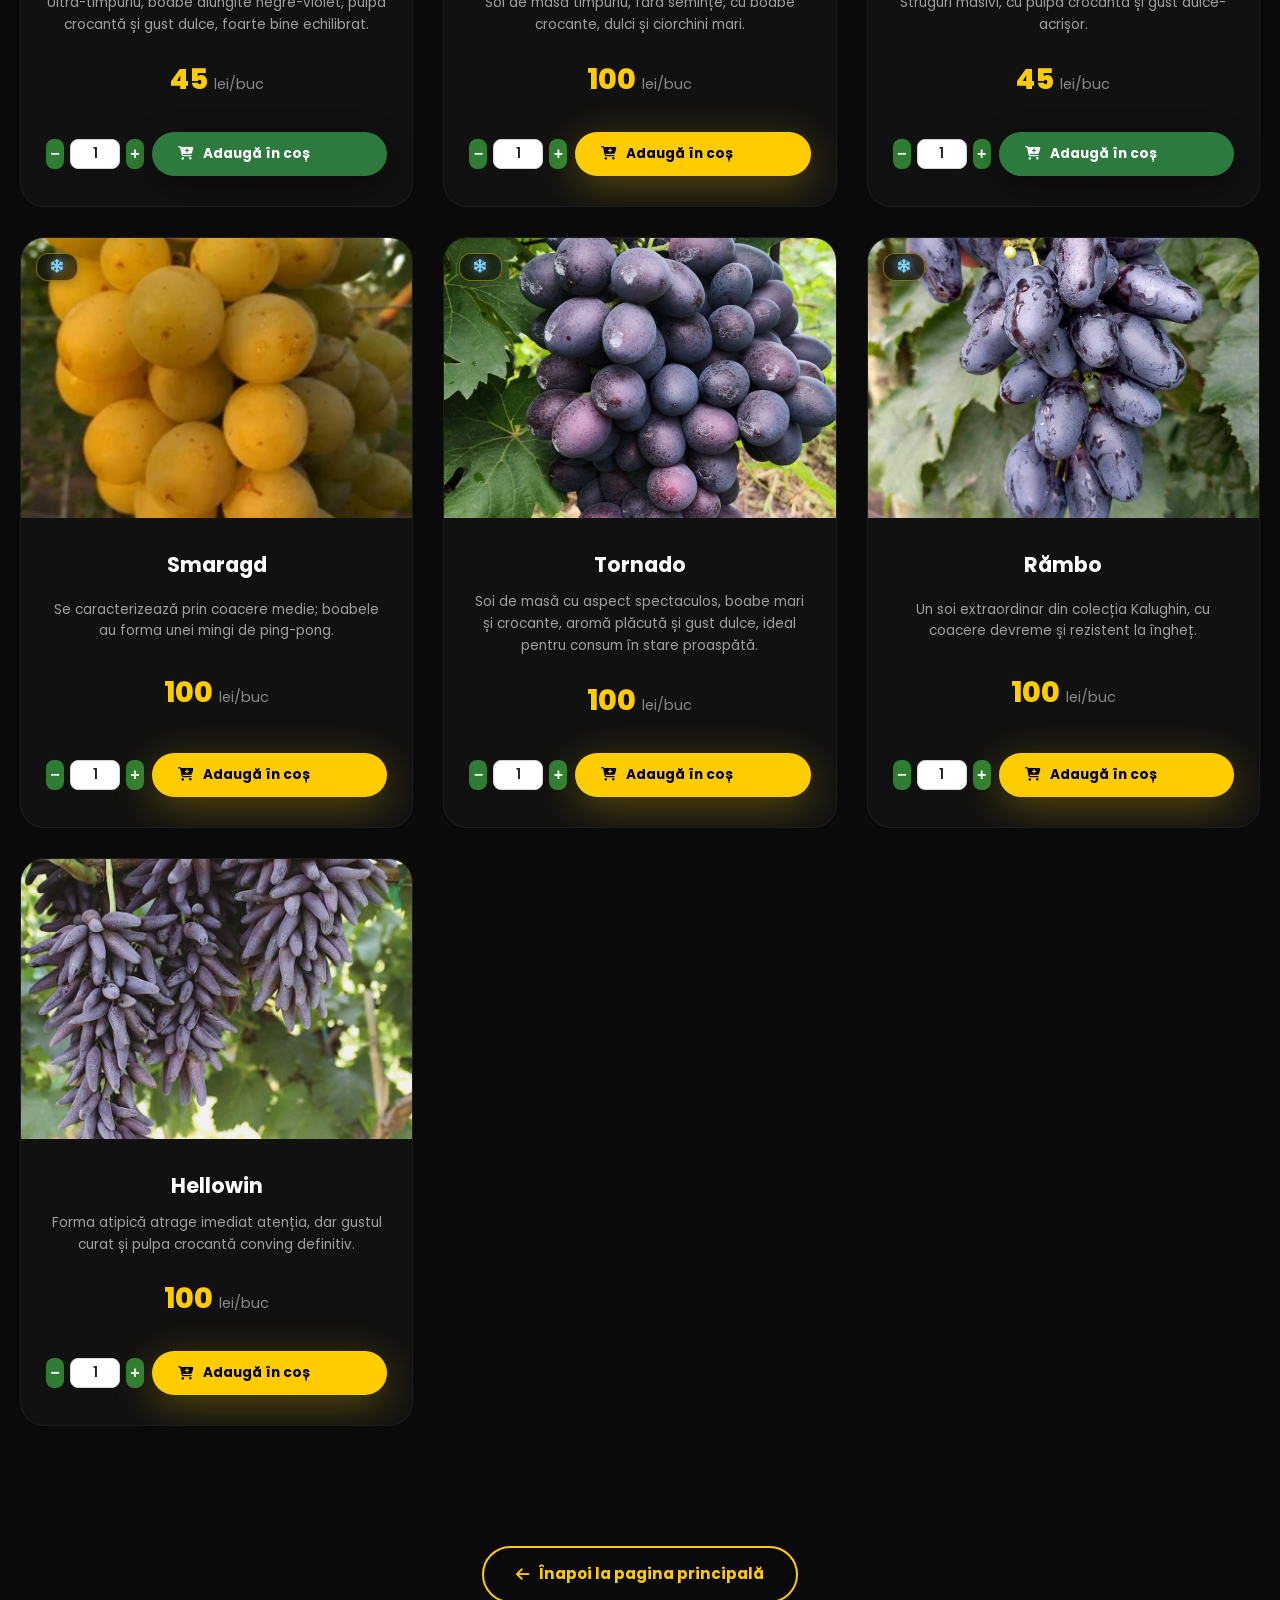
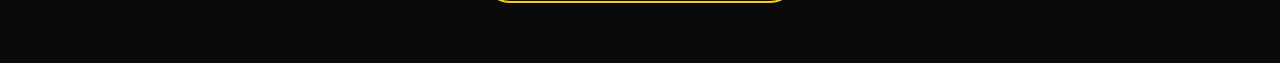
==== commit cb509431: "Update butasi-masa.html" ====
--- a/butasi-masa.html
+++ b/butasi-masa.html
@@ -81,7 +81,7 @@
 
         <div class="product-card fade-in stagger-2" data-category="masa" data-available="true" data-temp="-20">
             <div class="product-img-wrapper">
-                <span class="temp-badge"><i class="fas fa-snowflake"></i> </span>
+               
                 <img src="Masa/MuscatIantarnai.jpg" alt="Muscat Iantarnâi">
                 <span class="product-badge">În stoc</span>
             </div>
@@ -97,7 +97,7 @@
 
         <div class="product-card fade-in" data-category="masa" data-available="true" data-temp="-22">
             <div class="product-img-wrapper">
-                <span class="temp-badge"><i class="fas fa-snowflake"></i> </span>
+              
                 <img src="Masa/ChisMisArarat.jpg" alt="Chiș-Miș Ararat">
                 <span class="product-badge">În stoc</span>
             </div>
@@ -129,7 +129,7 @@
 
         <div class="product-card fade-in stagger-2" data-category="masa" data-available="true" data-temp="-21">
             <div class="product-img-wrapper">
-                <span class="temp-badge"><i class="fas fa-snowflake"></i> </span>
+         
                 <img src="Masa/Victoria.jpg" alt="Victoria">
                 <span class="product-badge">În stoc</span>
             </div>
@@ -145,7 +145,7 @@
 
         <div class="product-card fade-in" data-category="masa" data-available="true" data-temp="-22">
             <div class="product-img-wrapper">
-                <span class="temp-badge"><i class="fas fa-snowflake"></i> </span>
+                
                 <img src="Masa/Aniuta.jpg" alt="Aniuta">
                 <span class="product-badge">În stoc</span>
             </div>
@@ -161,7 +161,7 @@
 
         <div class="product-card fade-in stagger-1" data-category="masa" data-available="true" data-temp="-22">
             <div class="product-img-wrapper">
-                <span class="temp-badge"><i class="fas fa-snowflake"></i> </span>
+          
                 <img src="Masa/Cardinal.jpg" alt="Cardinal">
                 <span class="product-badge">În stoc</span>
             </div>
@@ -177,7 +177,7 @@
 
         <div class="product-card fade-in stagger-2" data-category="masa" data-available="true" data-temp="-23">
             <div class="product-img-wrapper">
-                <span class="temp-badge"><i class="fas fa-snowflake"></i> </span>
+ 
                 <img src="Masa/Krasava.jpg" alt="Krasava">
                 <span class="product-badge">În stoc</span>
             </div>
@@ -193,7 +193,7 @@
 
         <div class="product-card fade-in" data-category="masa" data-available="true" data-temp="-18">
             <div class="product-img-wrapper">
-                <span class="temp-badge"><i class="fas fa-snowflake"></i> </span>
+              
                 <img src="Masa/CentennialSeedless.jpg" alt="Centennial Seedless">
                 <span class="product-badge">În stoc</span>
             </div>
@@ -225,7 +225,7 @@
 
         <div class="product-card fade-in stagger-2" data-category="masa" data-available="true" data-temp="-22">
             <div class="product-img-wrapper">
-                <span class="temp-badge"><i class="fas fa-snowflake"></i> </span>
+            
                 <img src="Masa/Avatar.jpg" alt="Chiș-Miș Avatar">
                 <span class="product-badge">În stoc</span>
             </div>
@@ -353,7 +353,7 @@
 
         <div class="product-card fade-in stagger-1" data-category="masa" data-available="true" data-temp="-21">
             <div class="product-img-wrapper">
-                <span class="temp-badge"><i class="fas fa-snowflake"></i> </span>
+              
                 <img src="Masa/Cubani.jpg" alt="Cubani">
                 <span class="product-badge">În stoc</span>
             </div>
@@ -369,7 +369,7 @@
 
         <div class="product-card fade-in stagger-2" data-category="masa" data-available="true" data-temp="-20">
             <div class="product-img-wrapper">
-                <span class="temp-badge"><i class="fas fa-snowflake"></i> </span>
+         
                 <img src="Masa/ChisMisLucistai.jpg" alt="Chiș-Miș Lucistâi">
                 <span class="product-badge">În stoc</span>
             </div>
@@ -385,7 +385,7 @@
 
         <div class="product-card fade-in" data-category="masa" data-available="true" data-temp="-21">
             <div class="product-img-wrapper">
-                <span class="temp-badge"><i class="fas fa-snowflake"></i> </span>
+          
                 <img src="Masa/Landas.jpg" alt="Landâș">
                 <span class="product-badge">În stoc</span>
             </div>
@@ -401,7 +401,7 @@
 
         <div class="product-card fade-in stagger-1" data-category="masa" data-available="true" data-temp="-22">
             <div class="product-img-wrapper">
-                <span class="temp-badge"><i class="fas fa-snowflake"></i> </span>
+
                 <img src="Masa/Lamborghini.jpg" alt="Chiș-Miș Lamborghini">
                 <span class="product-badge">În stoc</span>
             </div>
@@ -449,7 +449,7 @@
 
         <div class="product-card fade-in stagger-1" data-category="masa" data-available="true" data-temp="-22">
             <div class="product-img-wrapper">
-                <span class="temp-badge"><i class="fas fa-snowflake"></i> </span>
+            
                 <img src="Masa/Bogatari.jpg" alt="Bogatâri">
                 <span class="product-badge">În stoc</span>
             </div>
@@ -465,7 +465,7 @@
 
         <div class="product-card fade-in stagger-2" data-category="masa" data-available="true" data-temp="-22">
             <div class="product-img-wrapper">
-                <span class="temp-badge"><i class="fas fa-snowflake"></i> </span>
+                
                 <img src="Masa/Ratatui.jpg" alt="Chiș-Miș Ratatui">
                 <span class="product-badge">În stoc</span>
             </div>
@@ -497,7 +497,7 @@
 
         <div class="product-card fade-in stagger-1" data-category="masa" data-available="true" data-temp="-22">
             <div class="product-img-wrapper">
-                <span class="temp-badge"><i class="fas fa-snowflake"></i> </span>
+              
                 <img src="Masa/ChisMisBravissimo.jpg" alt="Chiș-Miș Bravissimo">
                 <span class="product-badge">În stoc</span>
             </div>
@@ -577,7 +577,7 @@
 
         <div class="product-card fade-in" data-category="masa" data-available="true" data-temp="-18">
             <div class="product-img-wrapper">
-                <span class="temp-badge"><i class="fas fa-snowflake"></i> </span>
+                
                 <img src="Masa/Hellowin.jpg" alt="Hellowin">
                 <span class="product-badge">În stoc</span>
             </div>
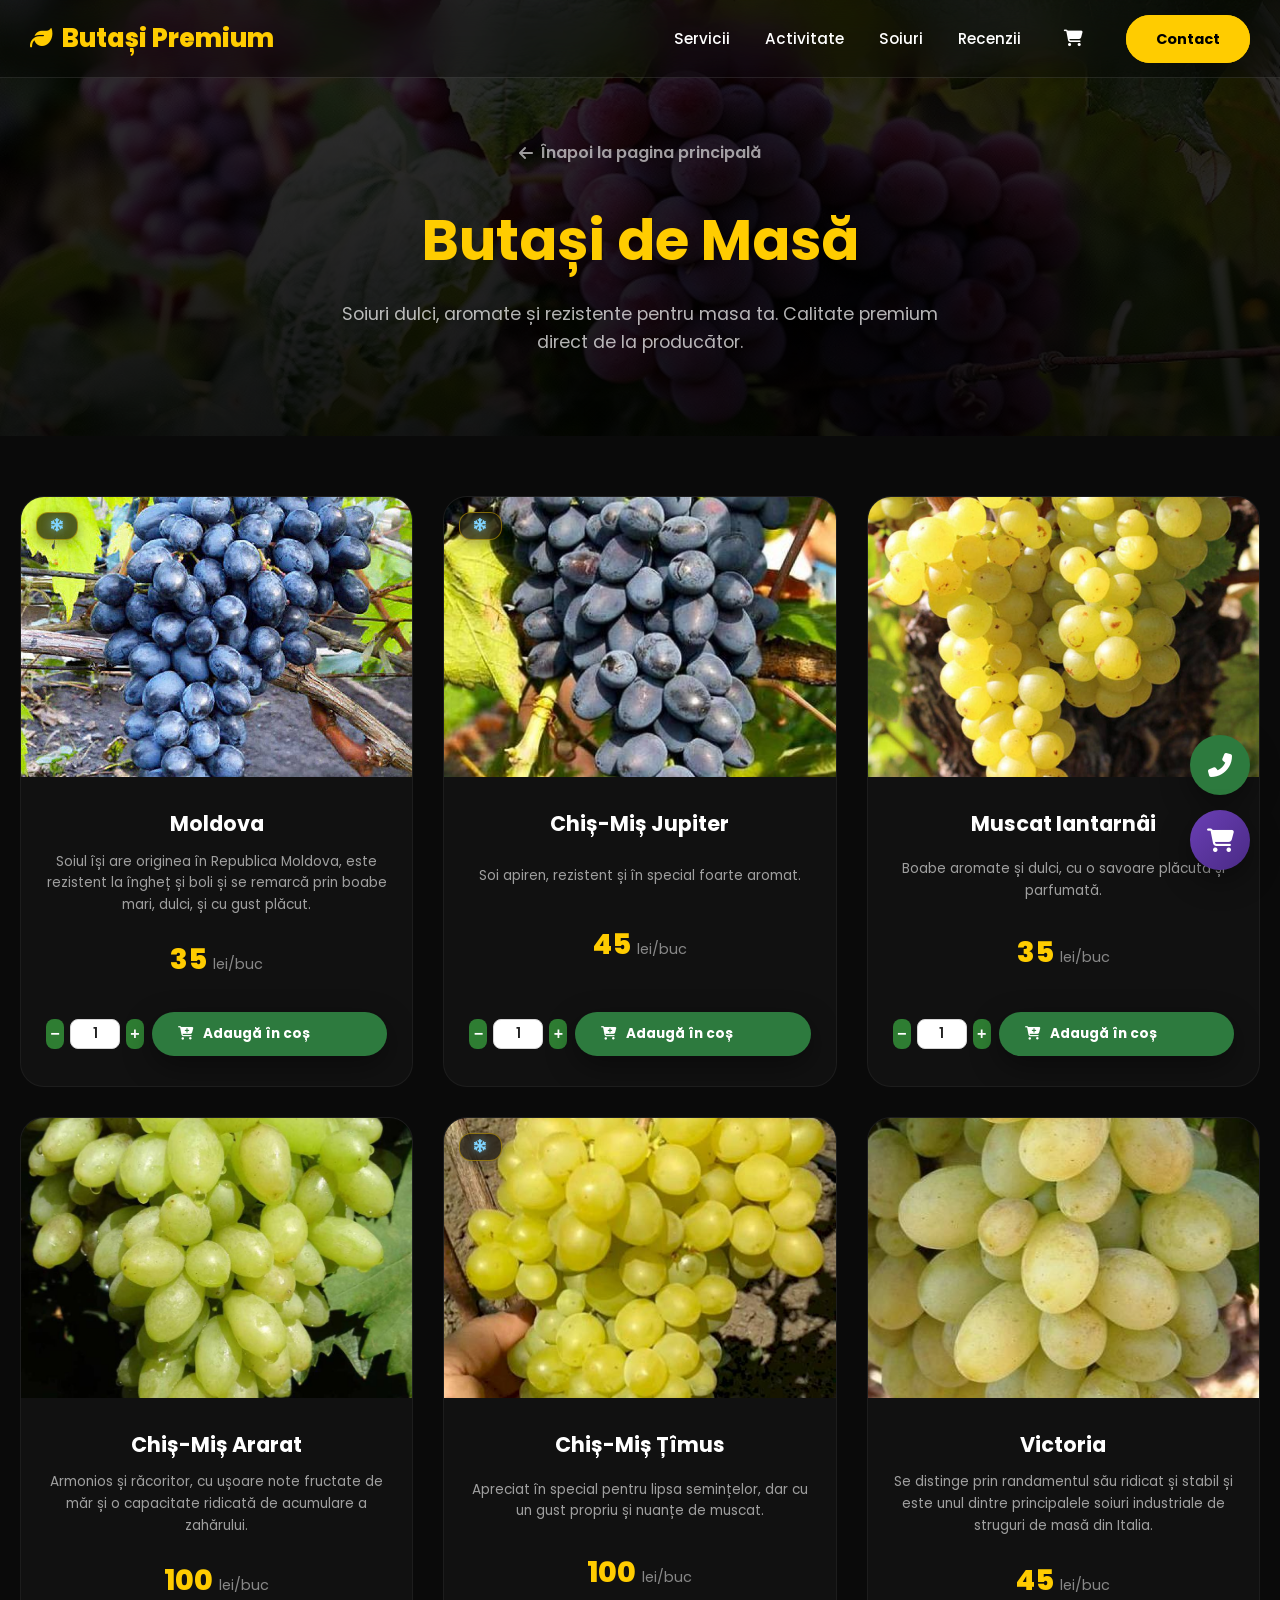
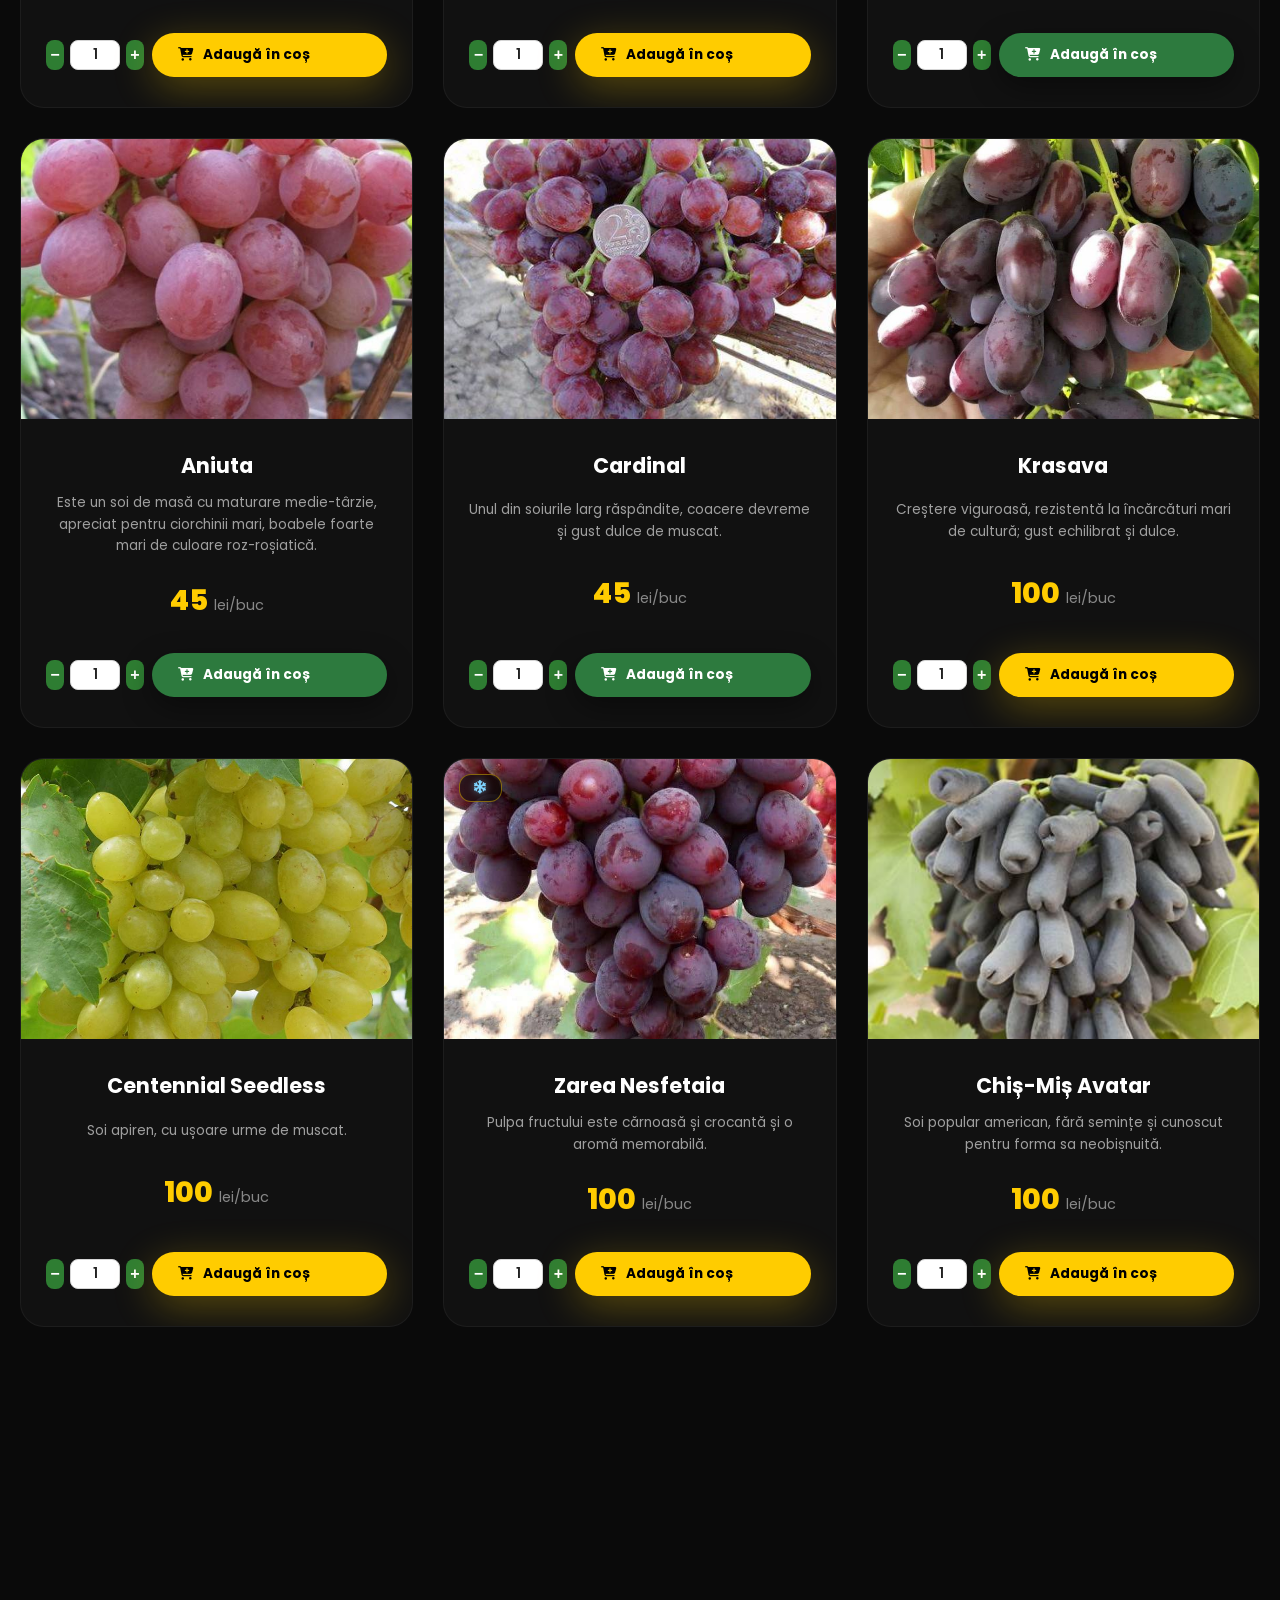
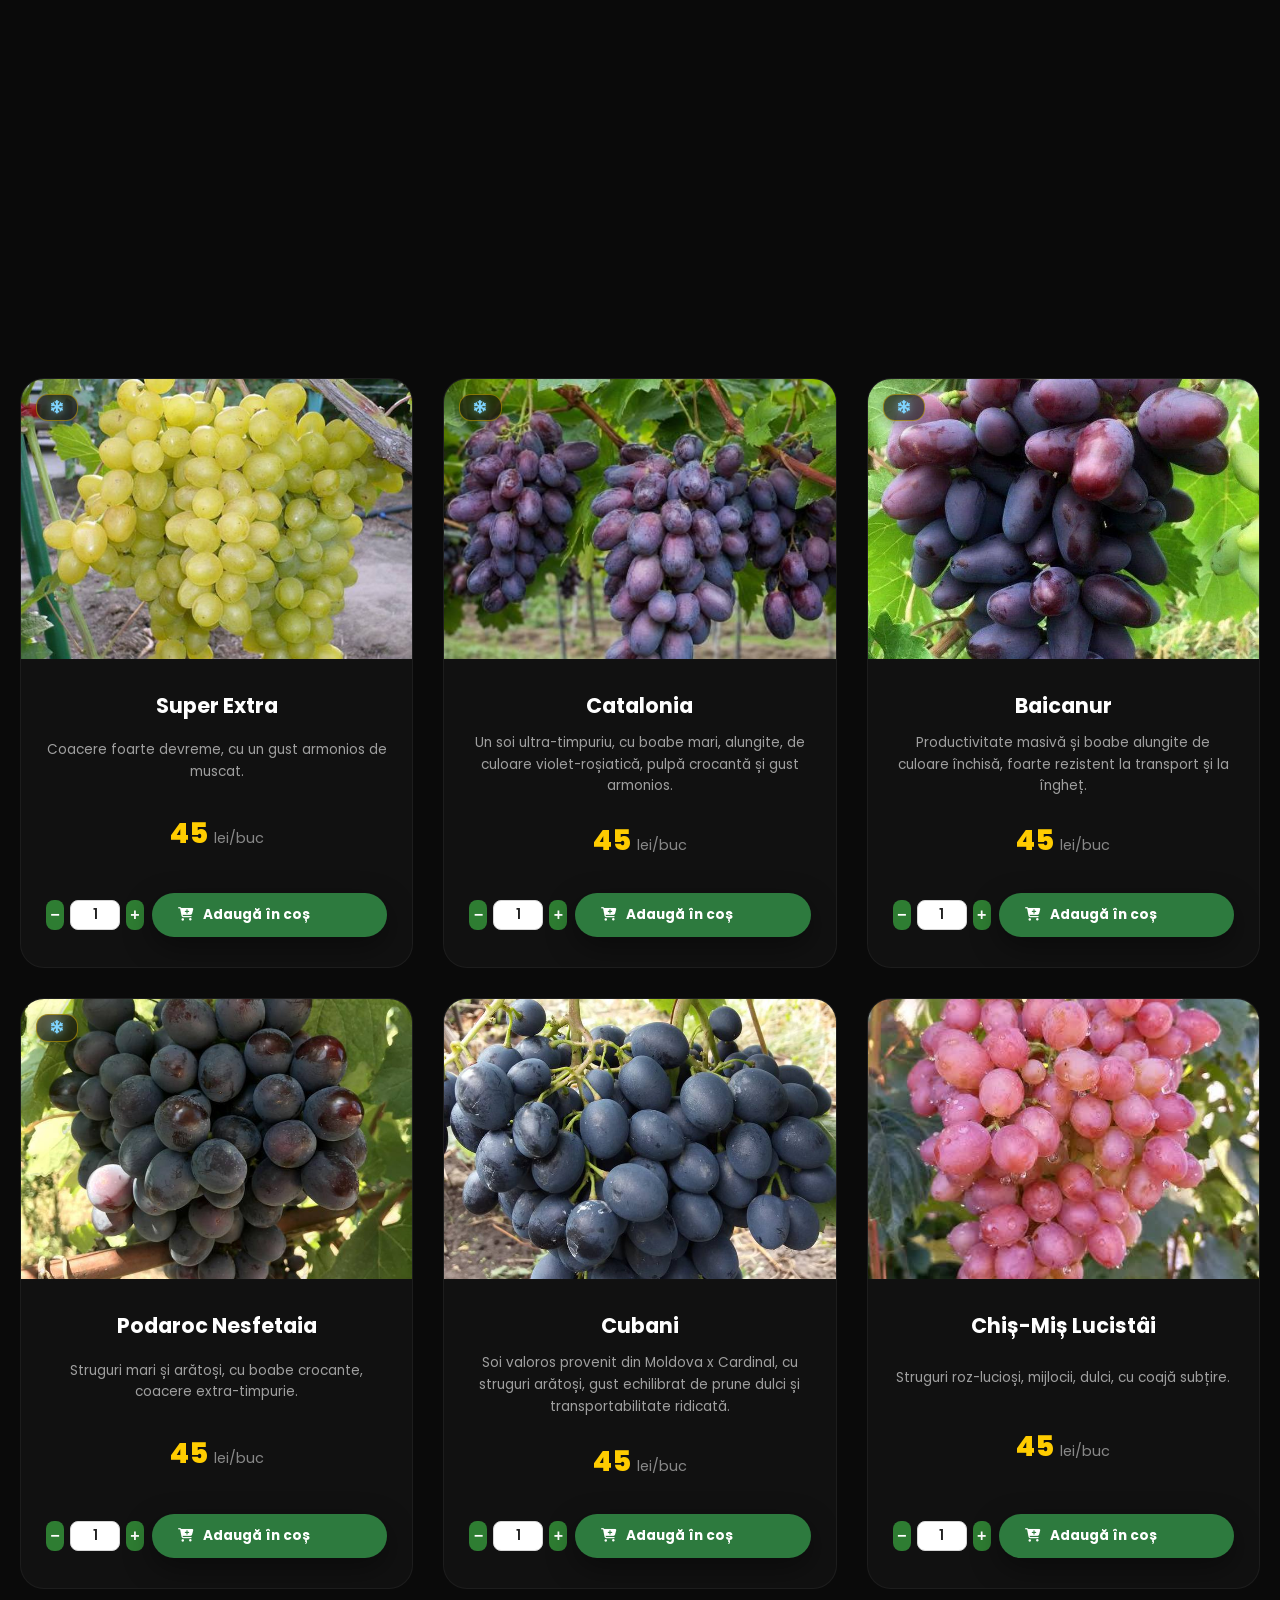
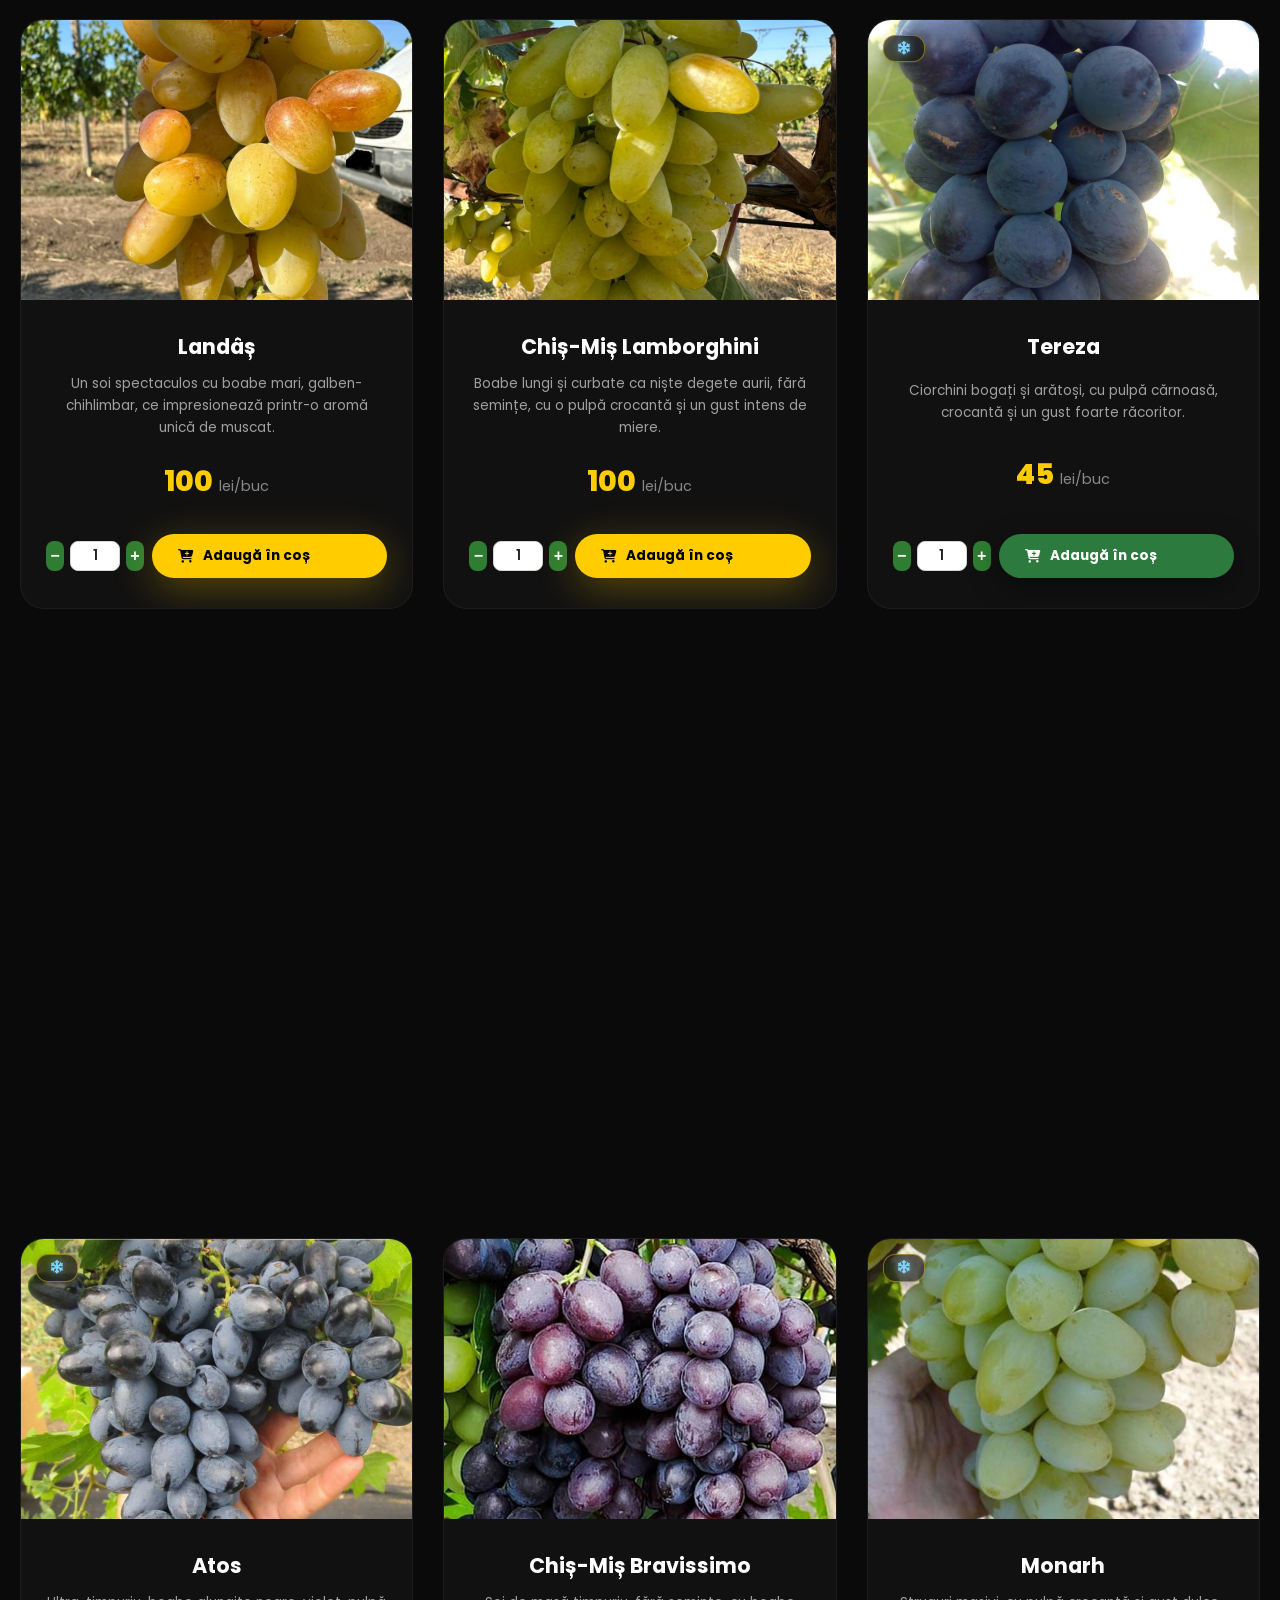
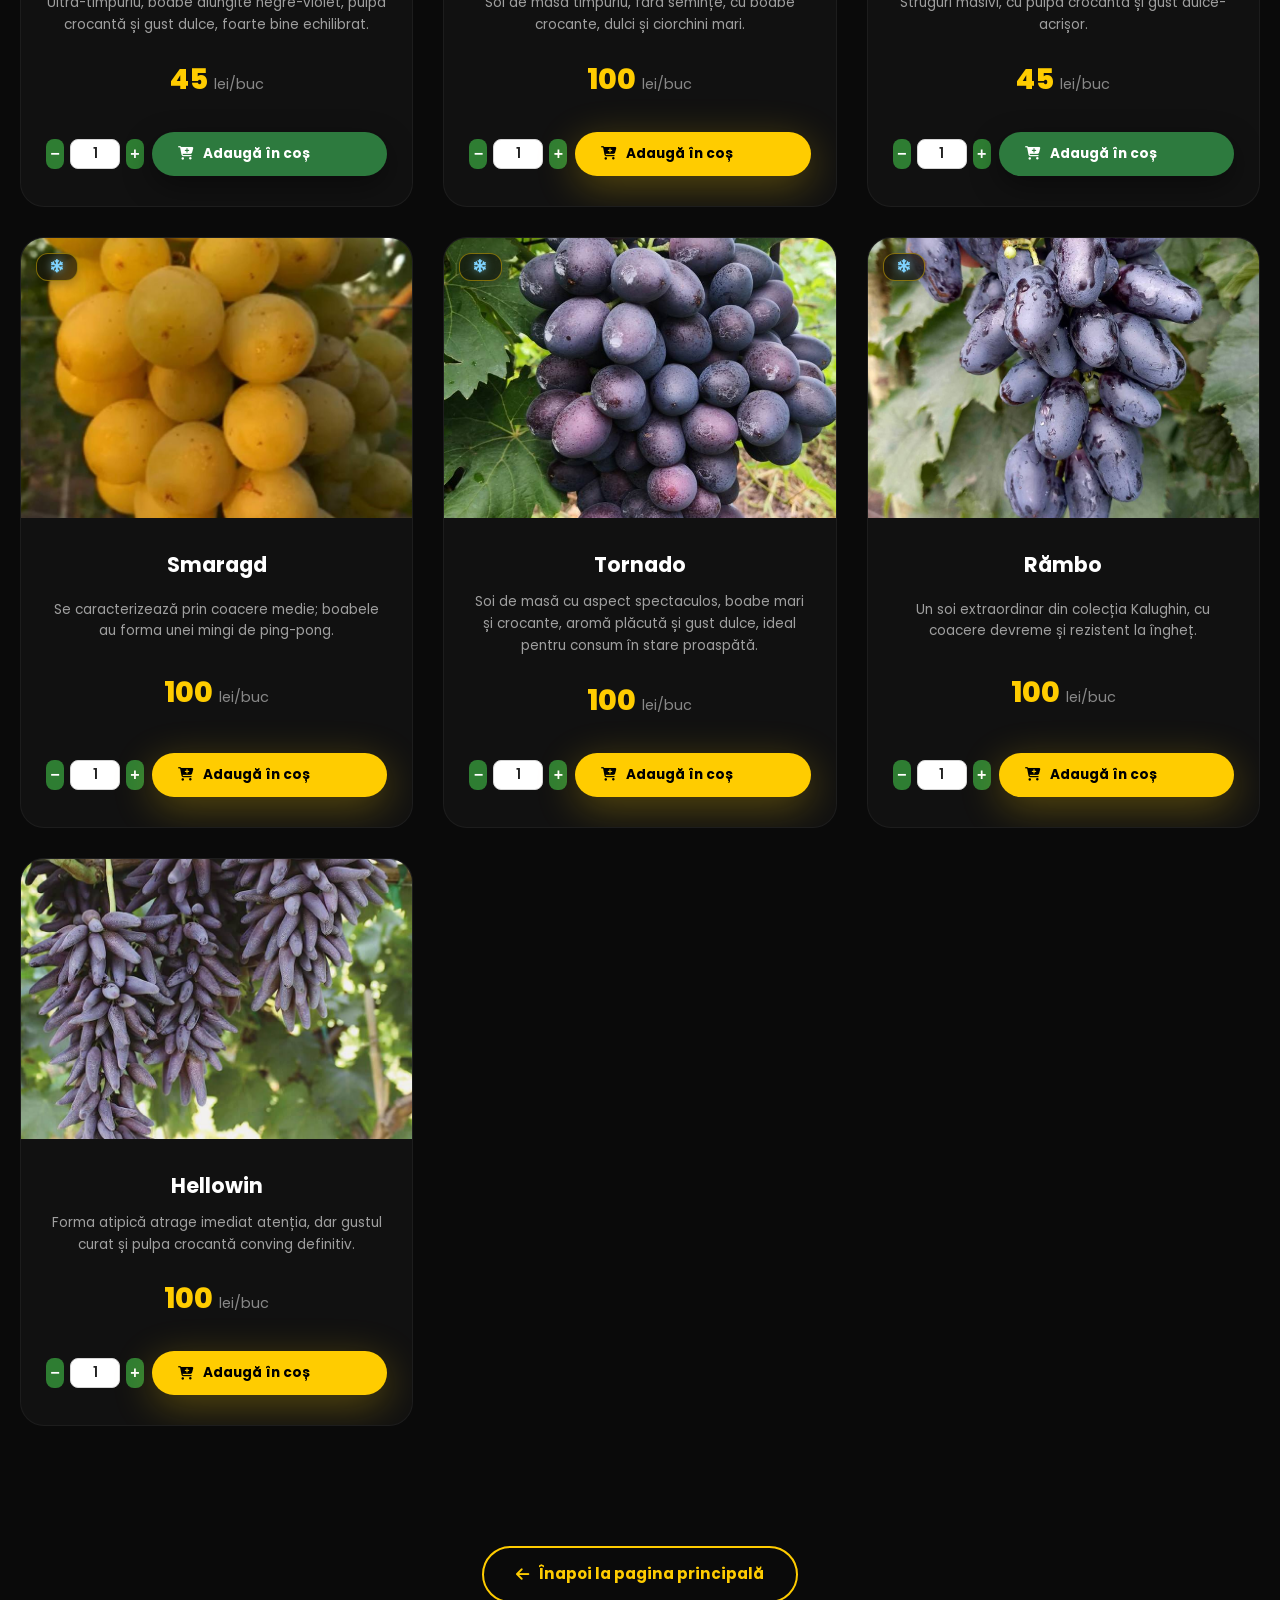
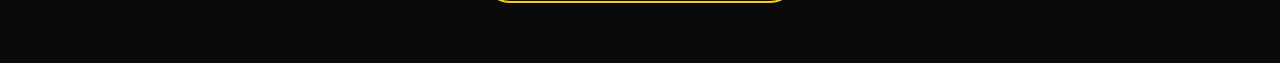
==== commit 427c666b: "Change product availability to false for masa category Updated product availability status from 'tru" ====
--- a/butasi-masa.html
+++ b/butasi-masa.html
@@ -303,7 +303,7 @@
             </div>
         </div>
 
-        <div class="product-card fade-in stagger-1" data-category="masa" data-available="true" data-temp="-23">
+        <div class="product-card fade-in stagger-1" data-category="masa" data-available="false" data-temp="-23">
             <div class="product-img-wrapper">
                 <span class="temp-badge"><i class="fas fa-snowflake"></i> </span>
                 <img src="Masa/Catalonia.jpg" alt="Catalonia">
@@ -559,7 +559,7 @@
             </div>
         </div>
 
-        <div class="product-card fade-in stagger-2" data-category="masa" data-available="true" data-temp="-25">
+        <div class="product-card fade-in stagger-2" data-category="masa" data-available="false" data-temp="-25">
             <div class="product-img-wrapper">
                 <span class="temp-badge"><i class="fas fa-snowflake"></i> </span>
                 <img src="Masa/Rambo.jpg" alt="Rămbo">
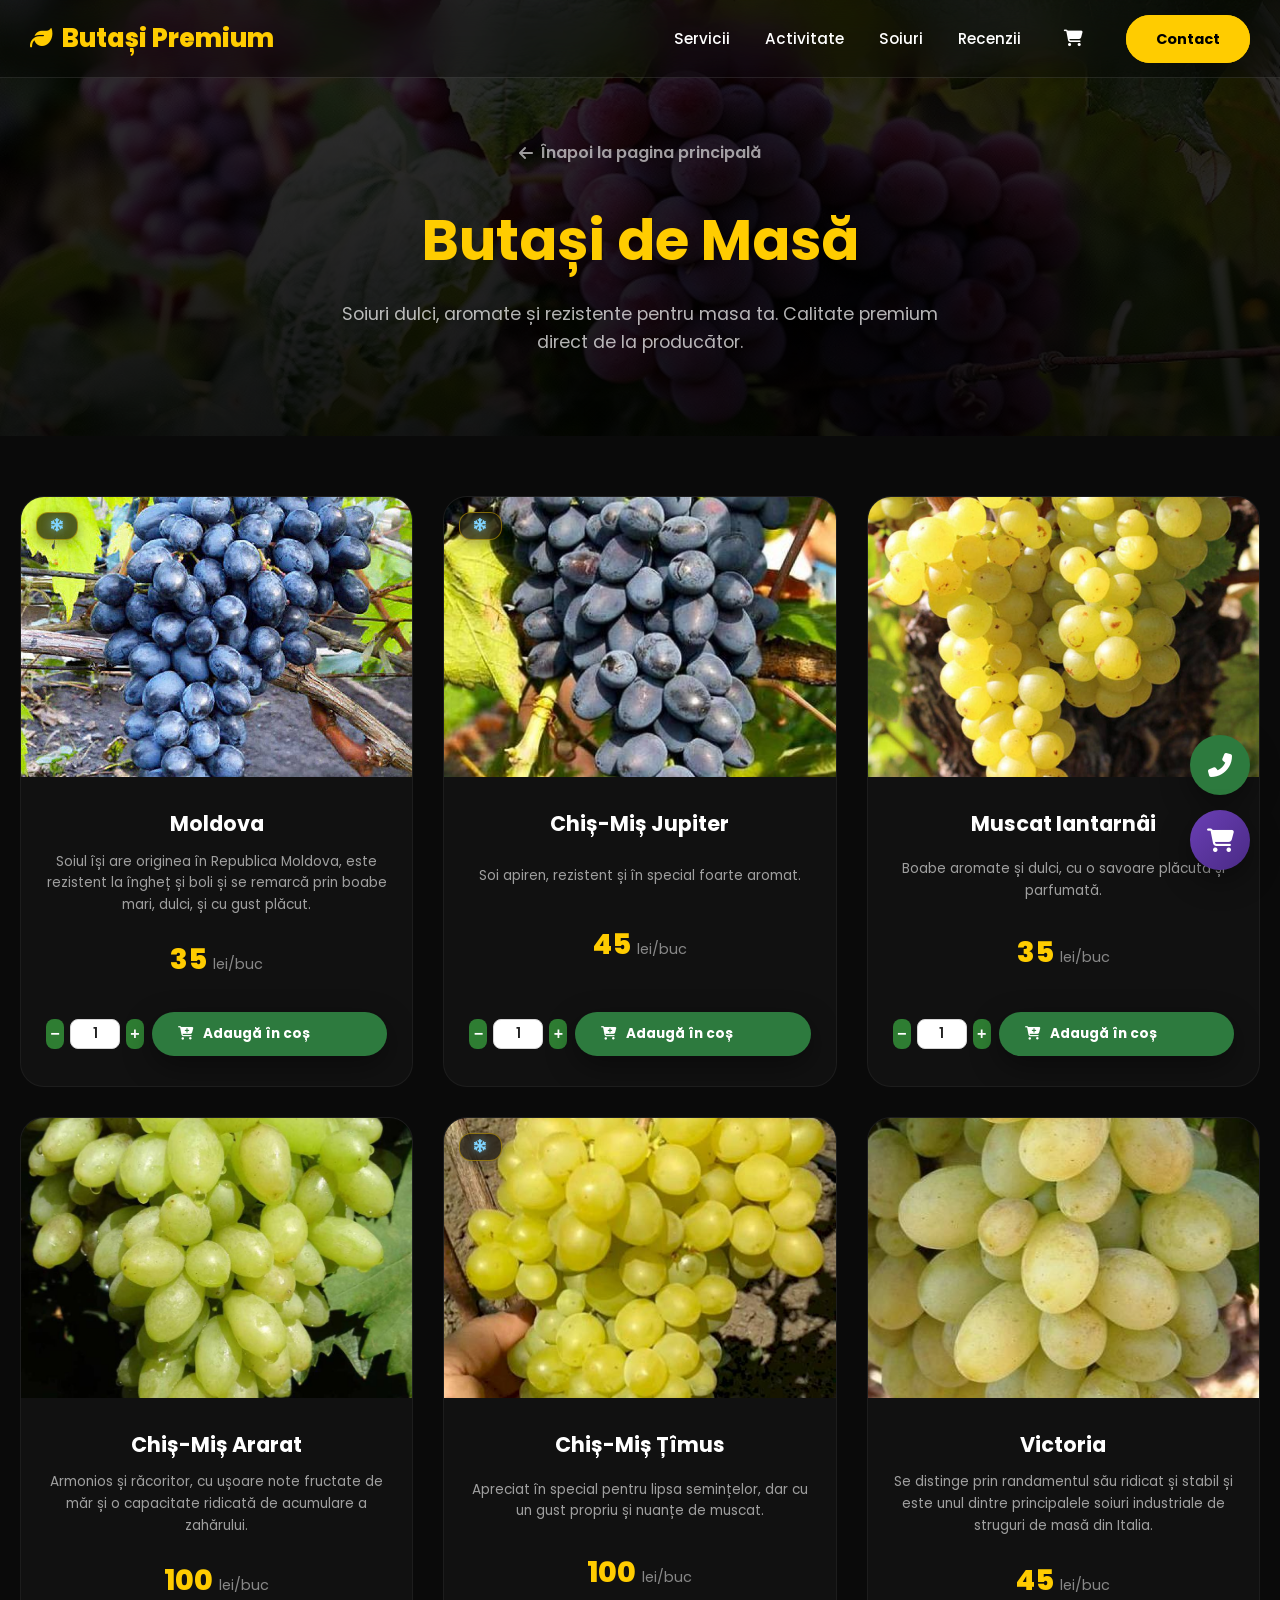
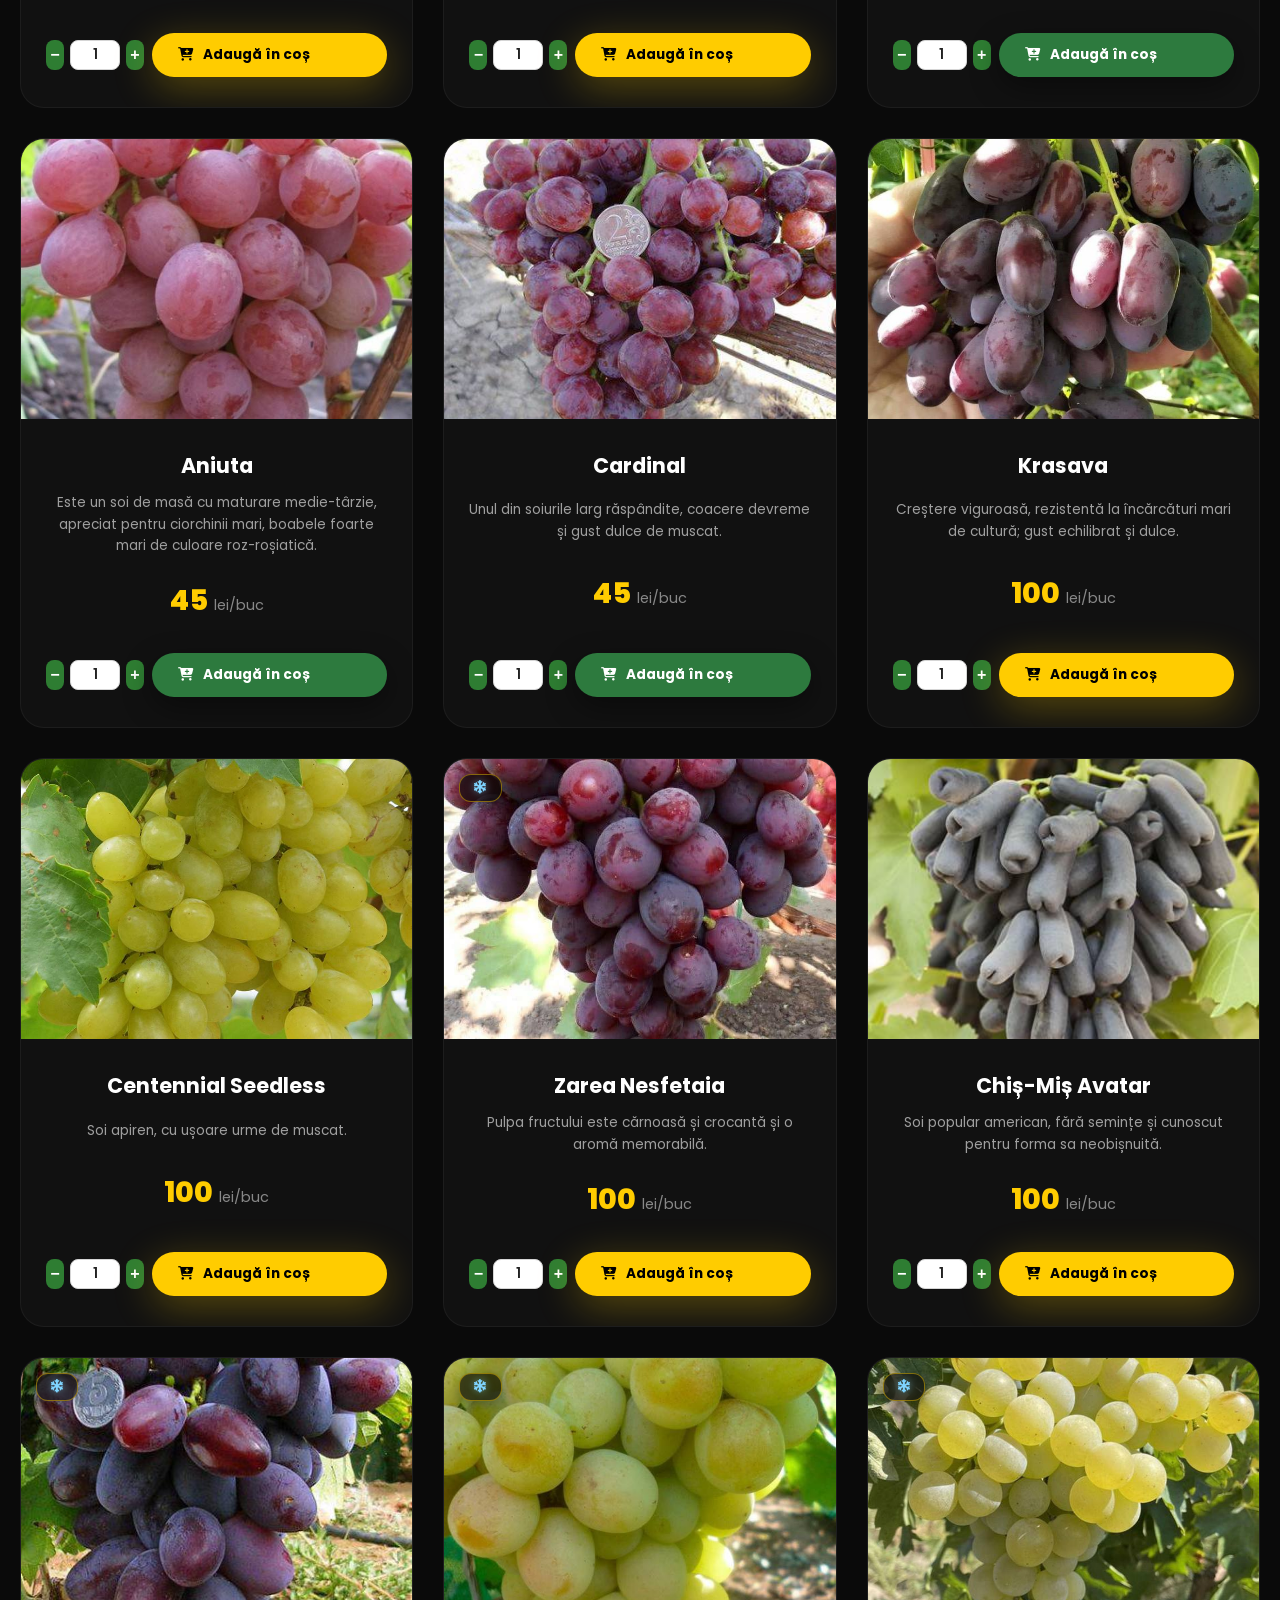
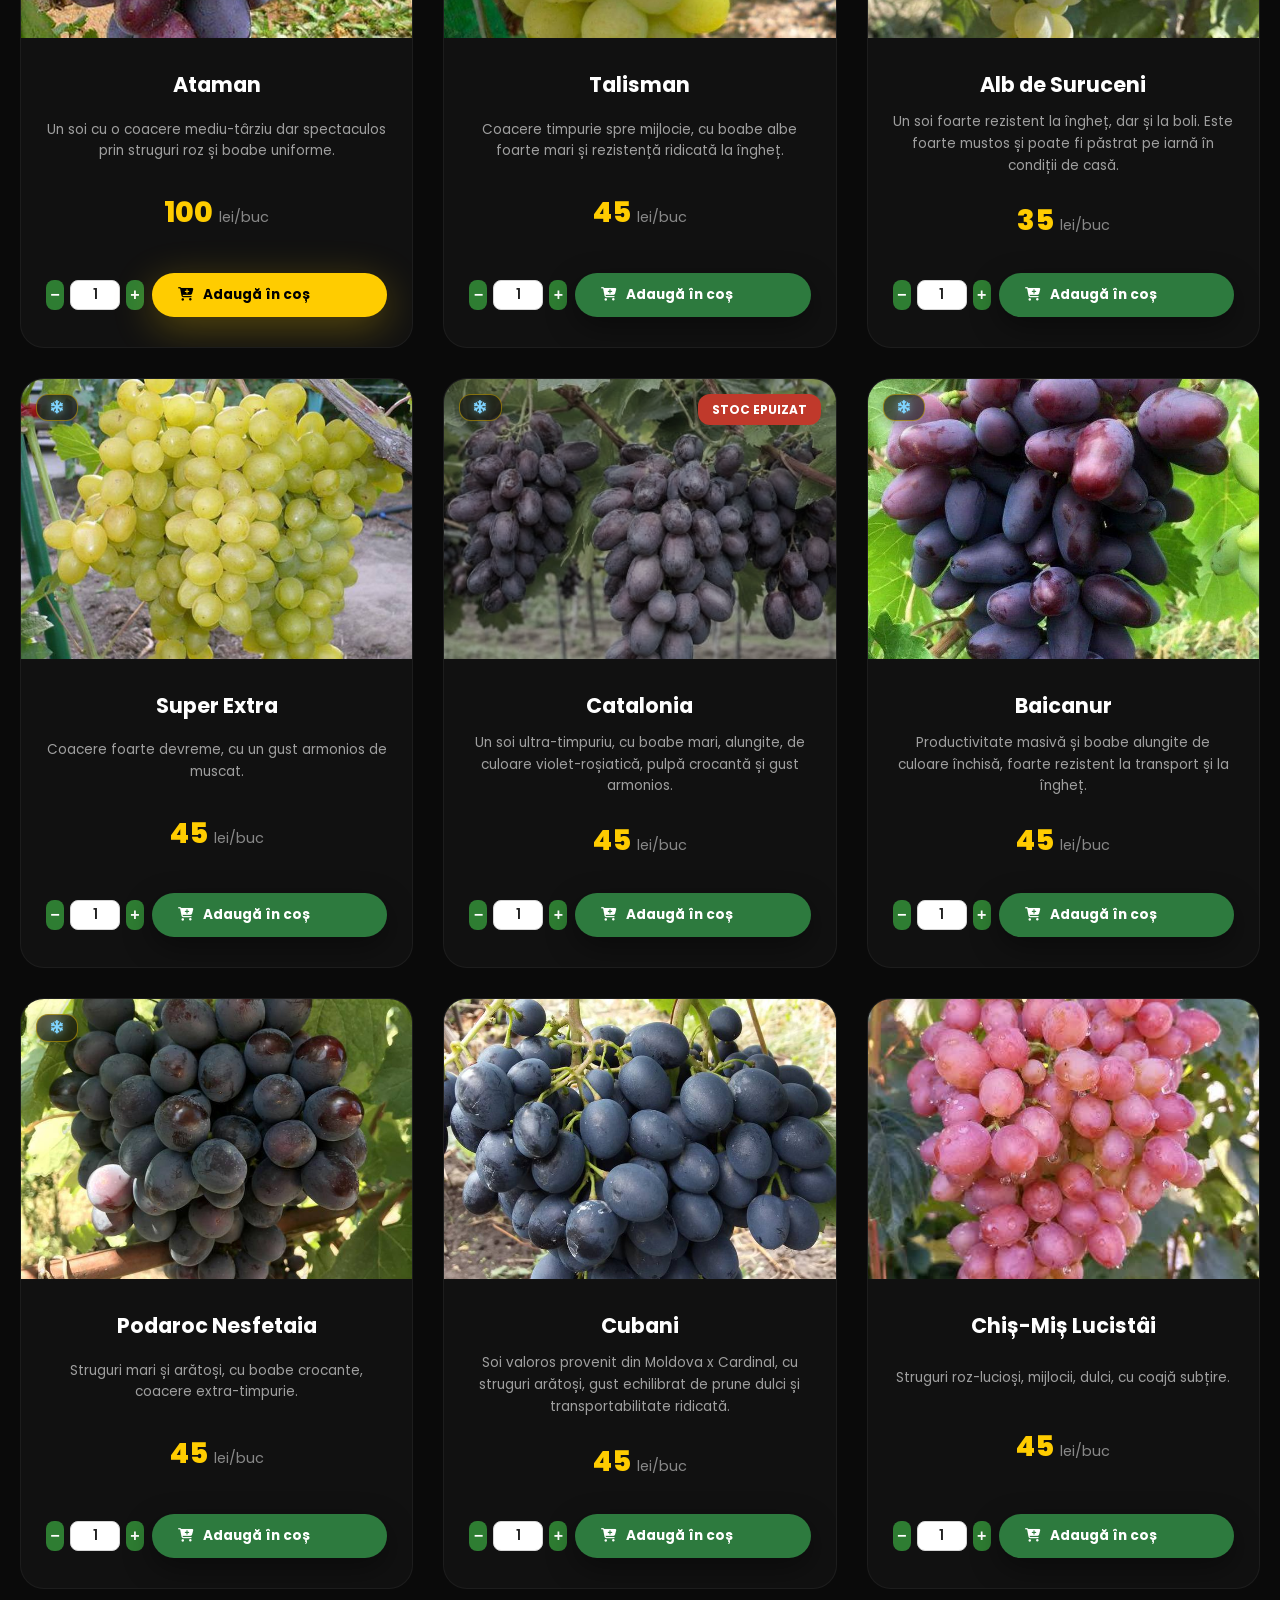
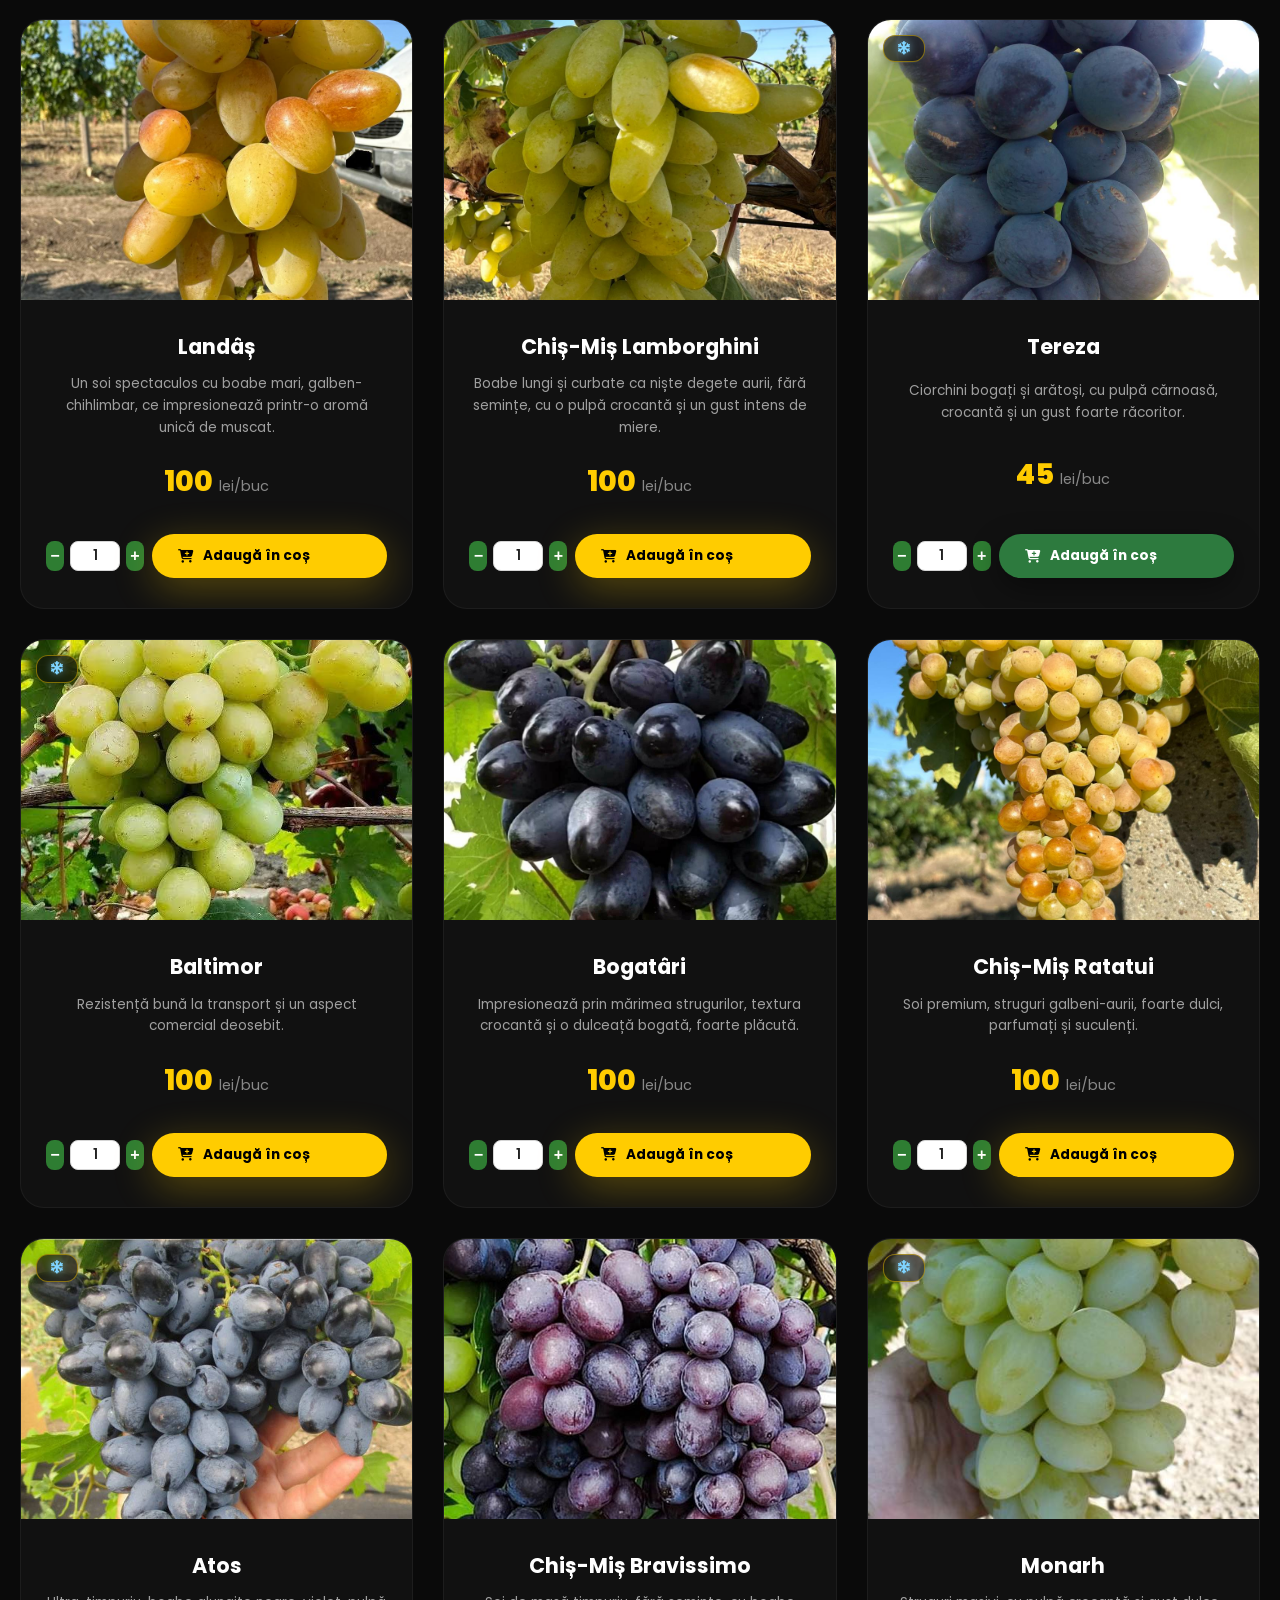
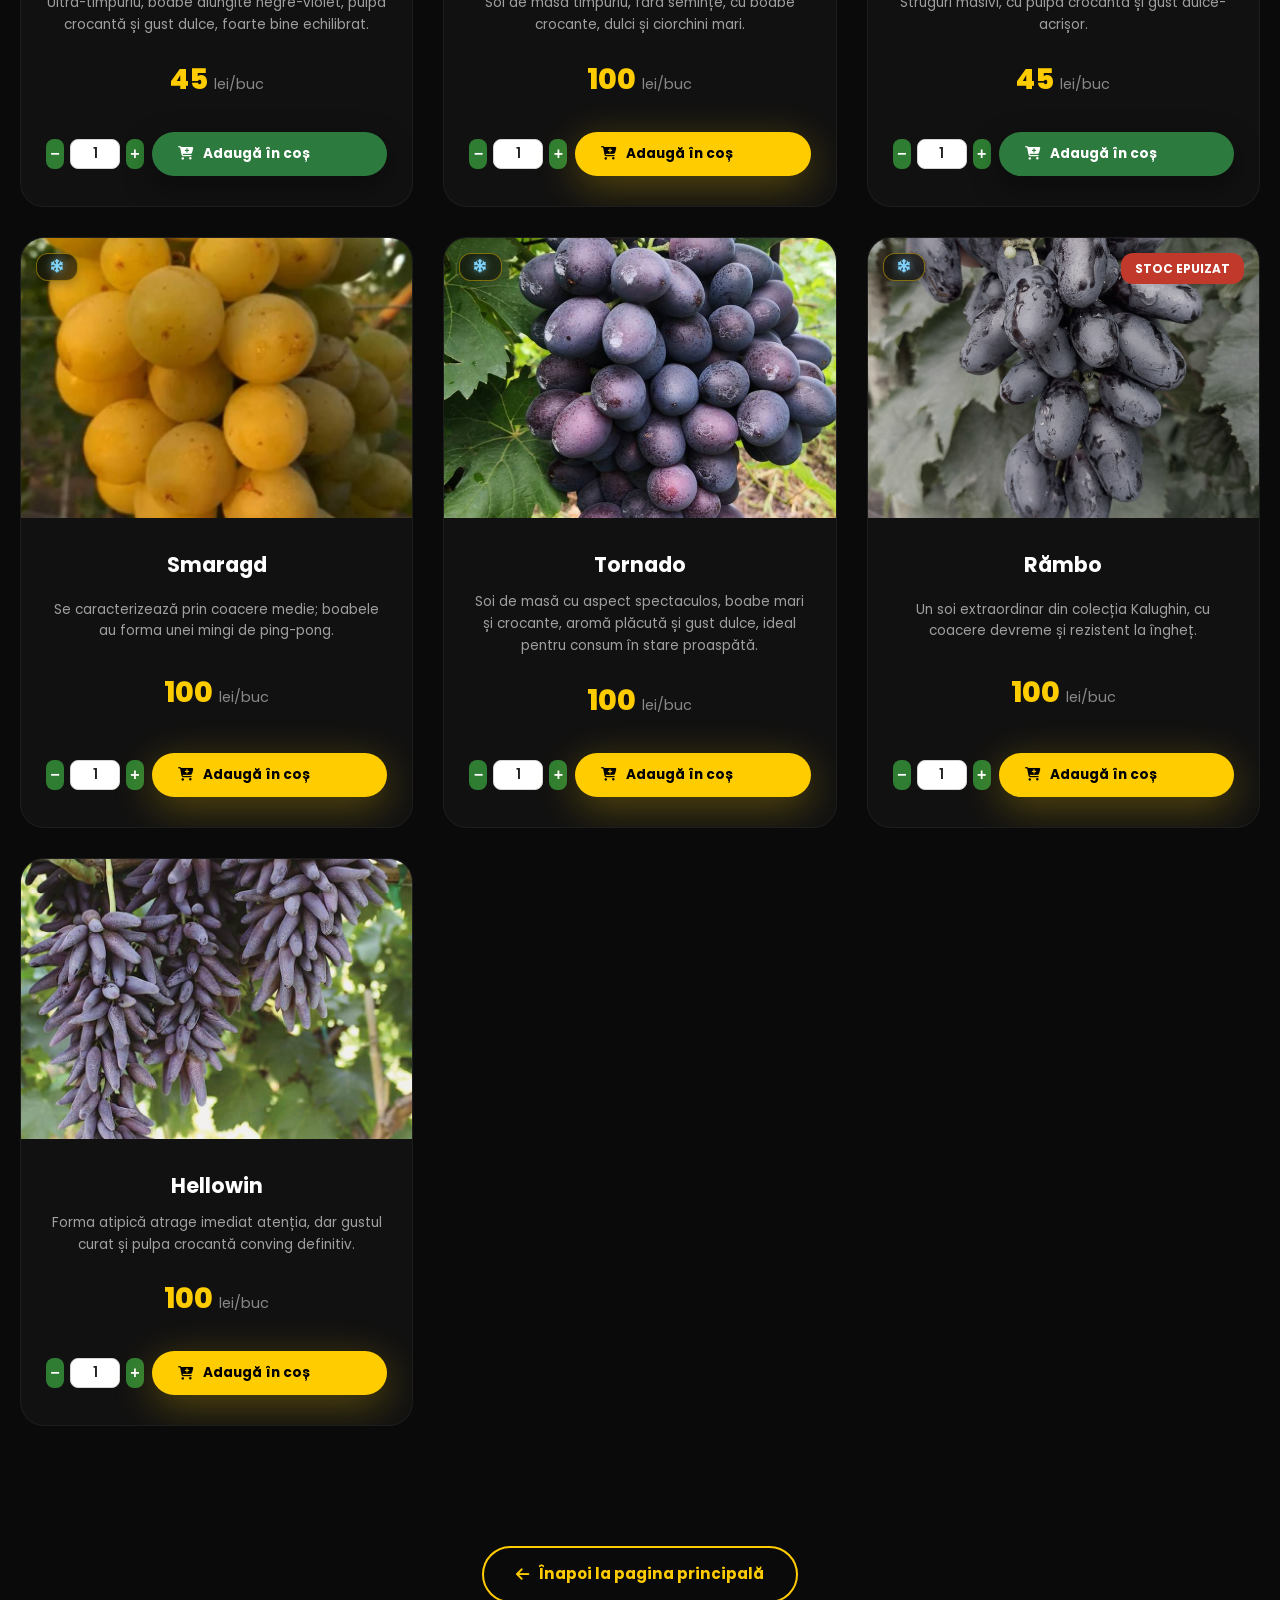
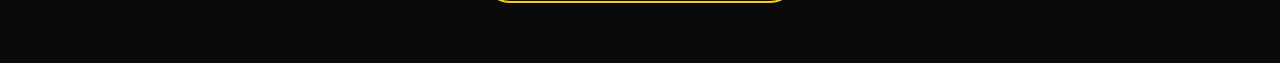
==== commit ca91f7cf: "Change product status to out of stock for two items Updated product cards for 'Catalonia' and 'Rămbo" ====
--- a/butasi-masa.html
+++ b/butasi-masa.html
@@ -303,21 +303,21 @@
             </div>
         </div>
 
-        <div class="product-card fade-in stagger-1" data-category="masa" data-available="false" data-temp="-23">
-            <div class="product-img-wrapper">
-                <span class="temp-badge"><i class="fas fa-snowflake"></i> </span>
-                <img src="Masa/Catalonia.jpg" alt="Catalonia">
-                <span class="product-badge">În stoc</span>
-            </div>
-            <div class="product-info">
-                <h3 class="product-title">Catalonia</h3>
-                <p class="product-desc">Un soi ultra-timpuriu, cu boabe mari, alungite, de culoare violet-roșiatică, pulpă crocantă și gust armonios.</p>
-                <div class="product-price">45 <span>lei/buc</span></div>
-                <div class="product-actions">
-                    <a href="tel:+37369705404" class="btn btn-primary btn-sm"><i class="fas fa-phone"></i> Comandă</a>
-                </div>
-            </div>
-        </div>
+      <div class="product-card fade-in stagger-1" data-category="masa" data-available="false" data-temp="-23">
+    <div class="product-img-wrapper">
+        <span class="temp-badge"><i class="fas fa-snowflake"></i> </span>
+        <img src="Masa/Catalonia.jpg" alt="Catalonia" style="filter: grayscale(0.6); opacity: 0.8;">
+        <span class="product-badge" style="background:#c0392b; color:#fff;">Stoc epuizat</span>
+    </div>
+    <div class="product-info">
+        <h3 class="product-title">Catalonia</h3>
+        <p class="product-desc">Un soi ultra-timpuriu, cu boabe mari, alungite, de culoare violet-roșiatică, pulpă crocantă și gust armonios.</p>
+        <div class="product-price">45 <span>lei/buc</span></div>
+        <div class="product-actions">
+            <span class="btn btn-primary btn-sm" style="opacity:.5; cursor:not-allowed; pointer-events:none;"><i class="fas fa-ban"></i> Indisponibil</span>
+        </div>
+    </div>
+</div>
 
         <div class="product-card fade-in stagger-2" data-category="masa" data-available="true" data-temp="-23">
             <div class="product-img-wrapper">
@@ -559,21 +559,21 @@
             </div>
         </div>
 
-        <div class="product-card fade-in stagger-2" data-category="masa" data-available="false" data-temp="-25">
-            <div class="product-img-wrapper">
-                <span class="temp-badge"><i class="fas fa-snowflake"></i> </span>
-                <img src="Masa/Rambo.jpg" alt="Rămbo">
-                <span class="product-badge">În stoc</span>
-            </div>
-            <div class="product-info">
-                <h3 class="product-title">Rămbo</h3>
-                <p class="product-desc">Un soi extraordinar din colecția Kalughin, cu coacere devreme și rezistent la îngheț.</p>
-                <div class="product-price">100 <span>lei/buc</span></div>
-                <div class="product-actions">
-                    <a href="tel:+37369705404" class="btn btn-primary btn-sm"><i class="fas fa-phone"></i> Comandă</a>
-                </div>
-            </div>
-        </div>
+       <div class="product-card fade-in stagger-2" data-category="masa" data-available="false" data-temp="-25">
+    <div class="product-img-wrapper">
+        <span class="temp-badge"><i class="fas fa-snowflake"></i> </span>
+        <img src="Masa/Rambo.jpg" alt="Rămbo" style="filter: grayscale(0.6); opacity: 0.8;">
+        <span class="product-badge" style="background:#c0392b; color:#fff;">Stoc epuizat</span>
+    </div>
+    <div class="product-info">
+        <h3 class="product-title">Rămbo</h3>
+        <p class="product-desc">Un soi extraordinar din colecția Kalughin, cu coacere devreme și rezistent la îngheț.</p>
+        <div class="product-price">100 <span>lei/buc</span></div>
+        <div class="product-actions">
+            <span class="btn btn-primary btn-sm" style="opacity:.5; cursor:not-allowed; pointer-events:none;"><i class="fas fa-ban"></i> Indisponibil</span>
+        </div>
+    </div>
+</div>
 
         <div class="product-card fade-in" data-category="masa" data-available="true" data-temp="-18">
             <div class="product-img-wrapper">
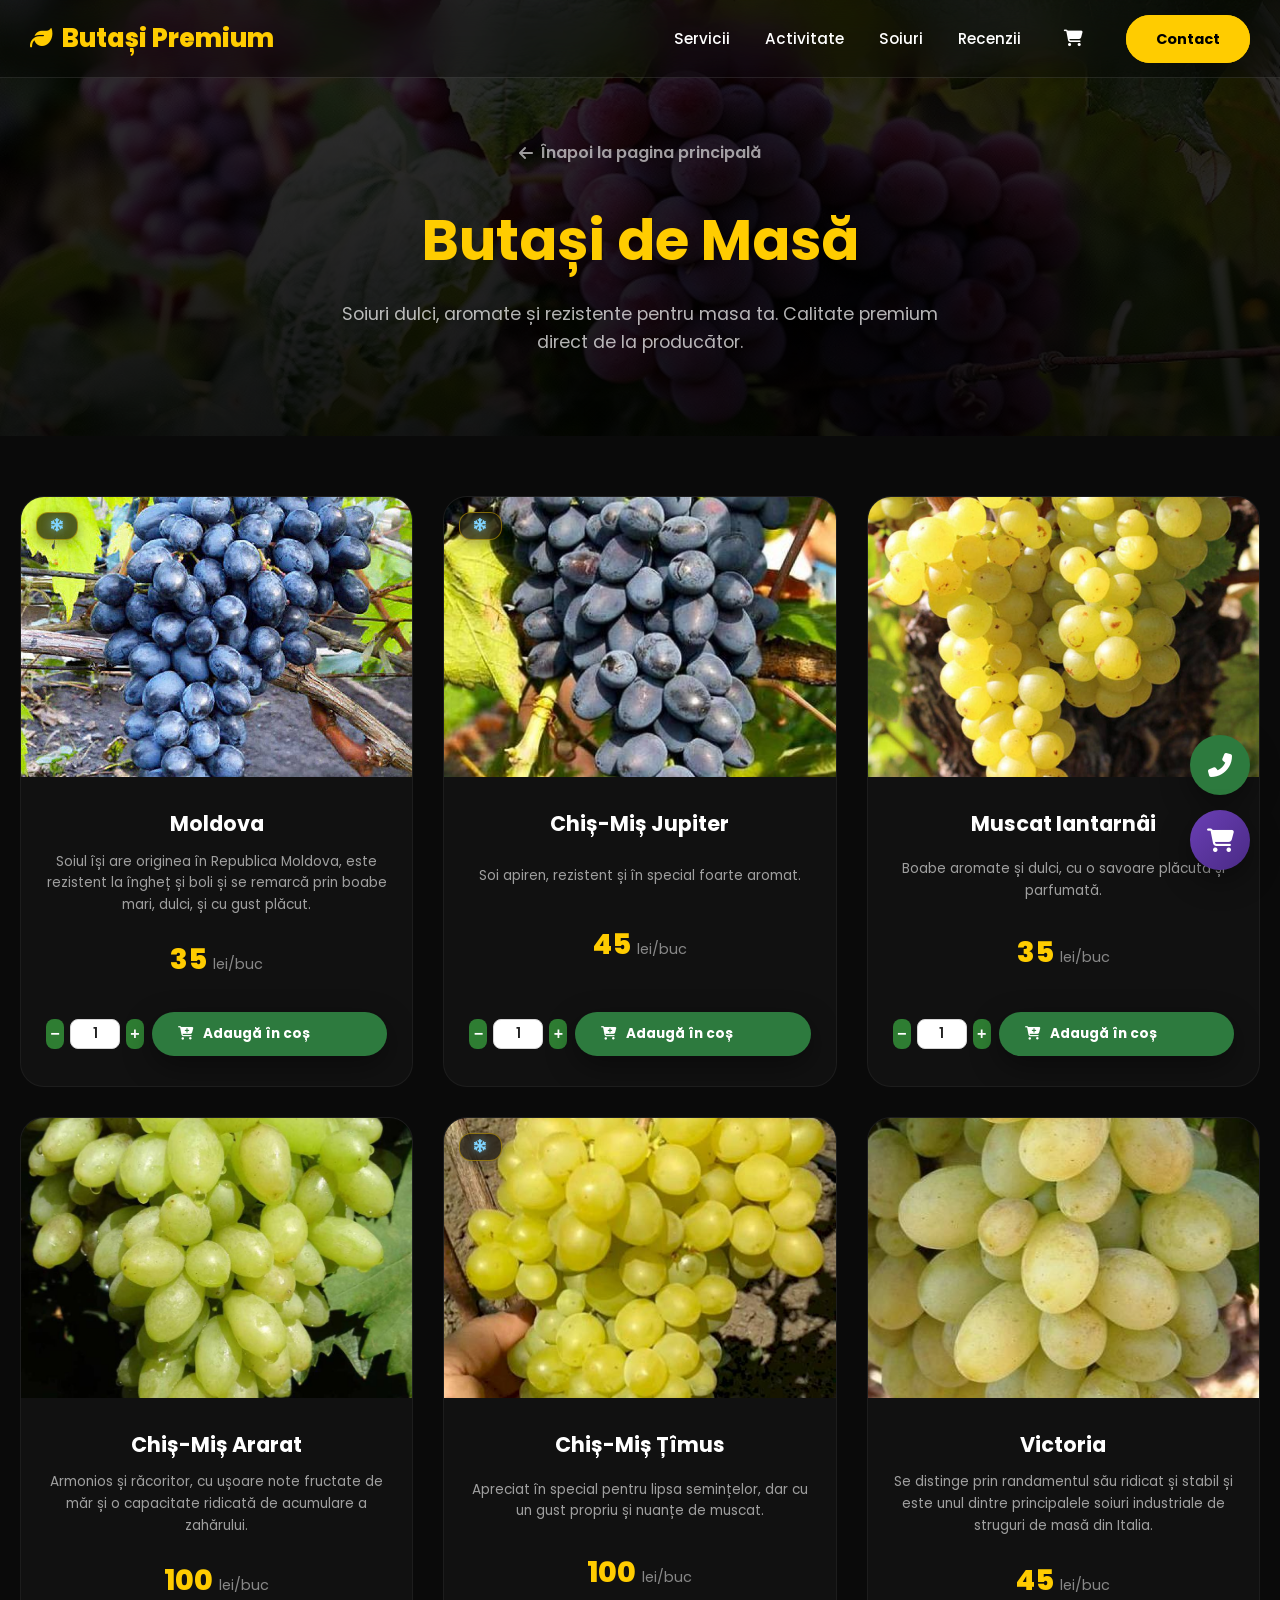
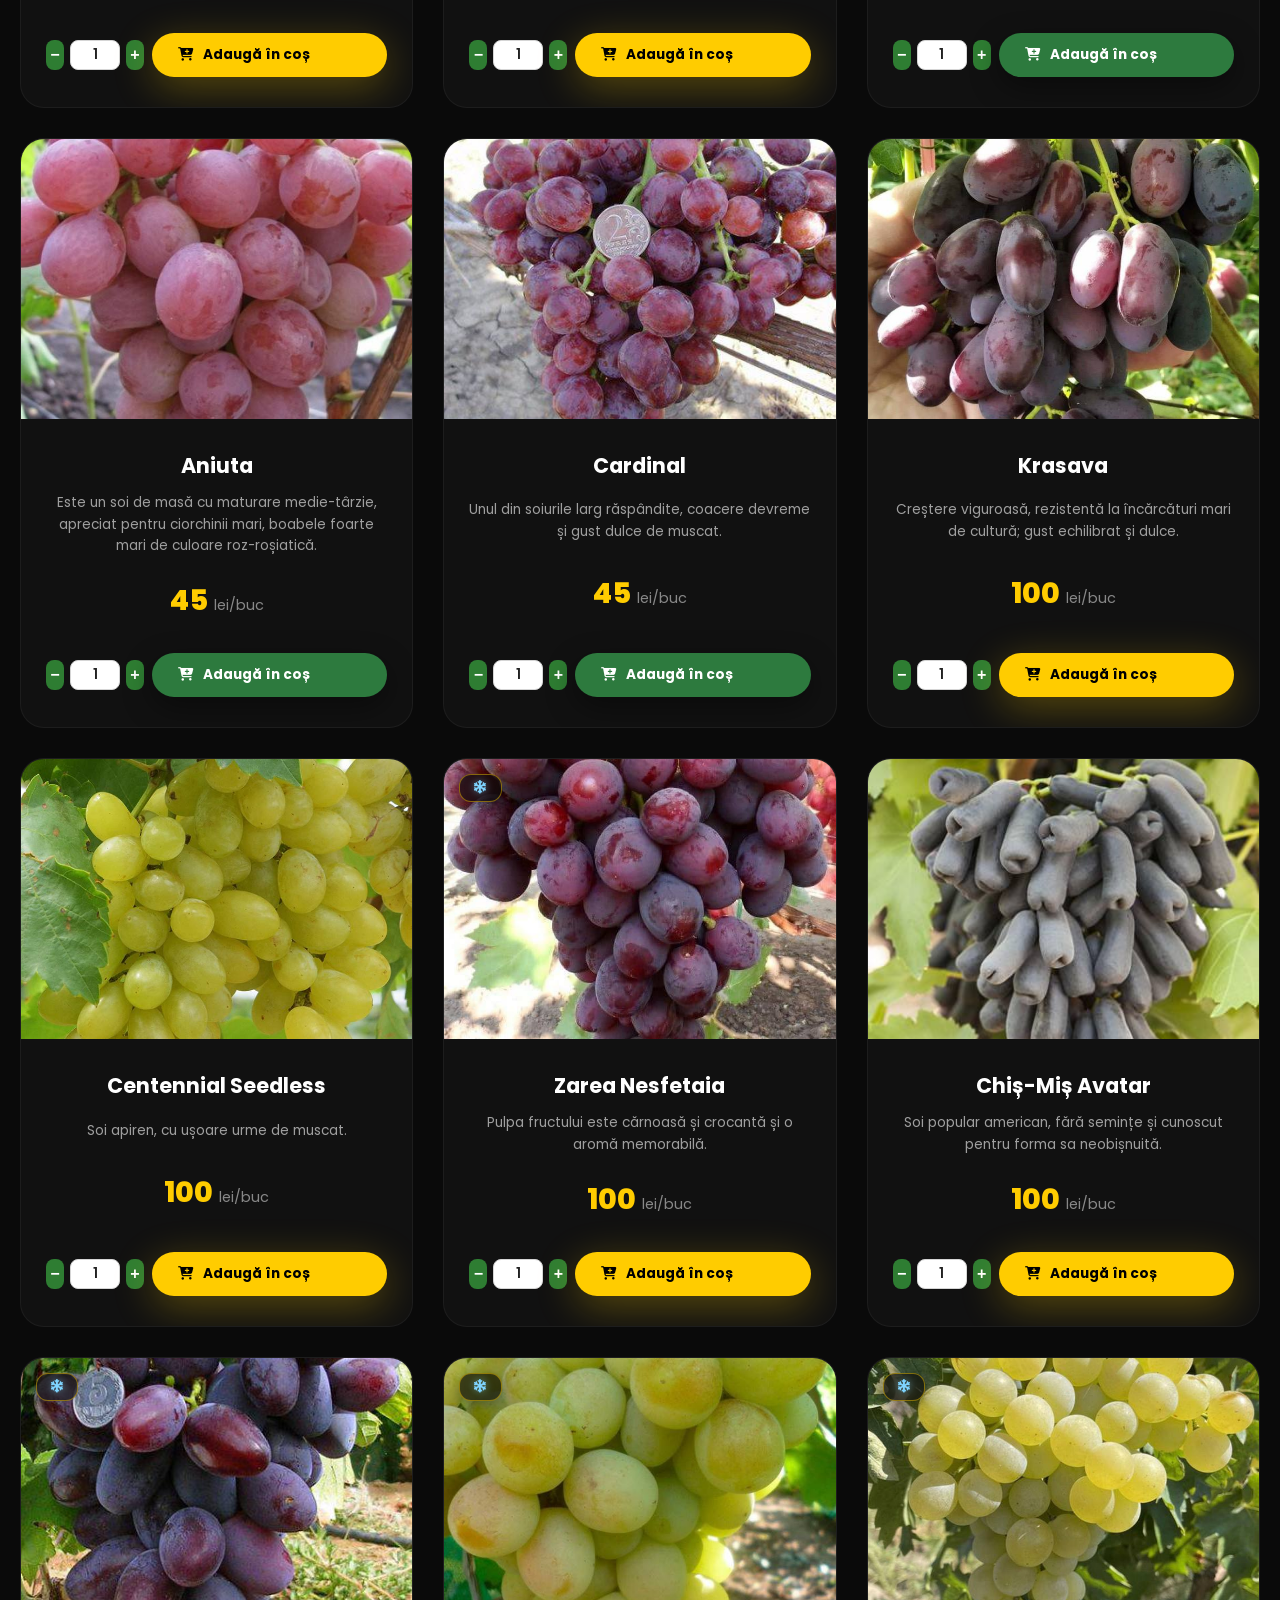
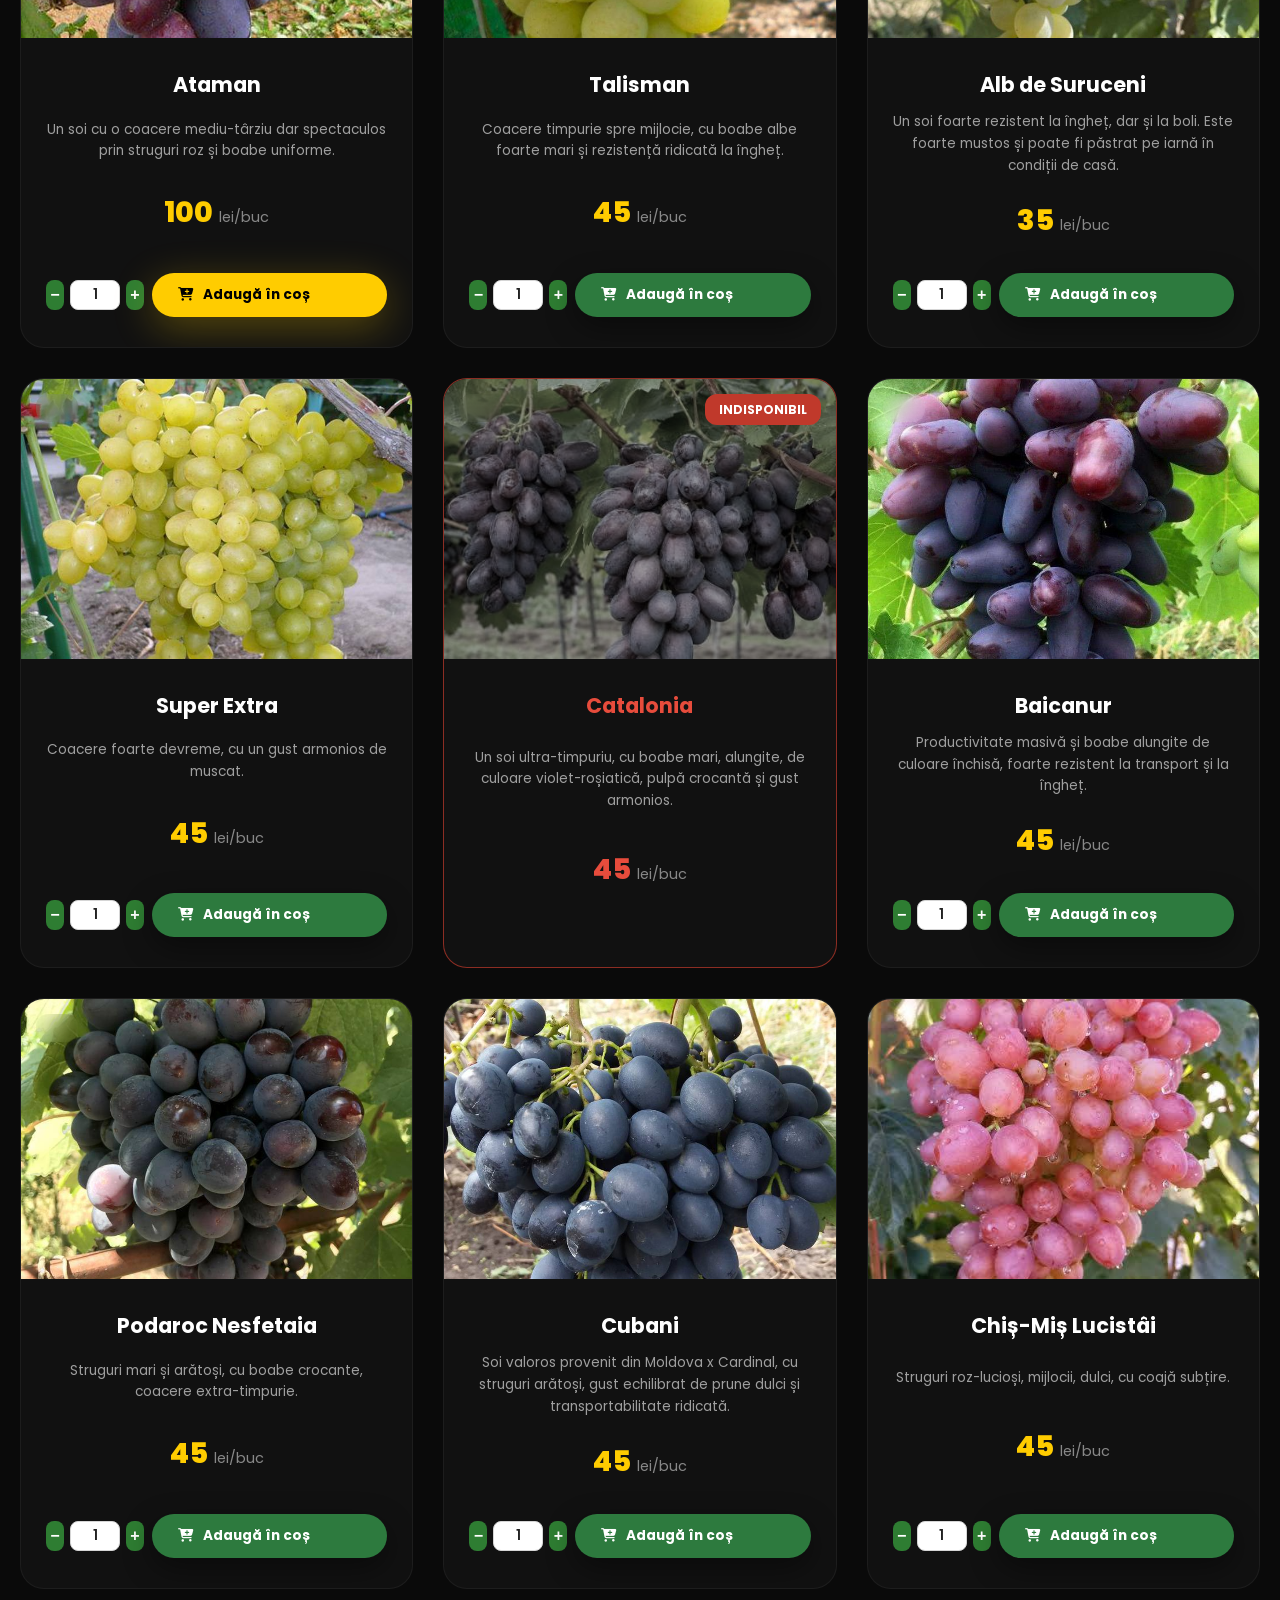
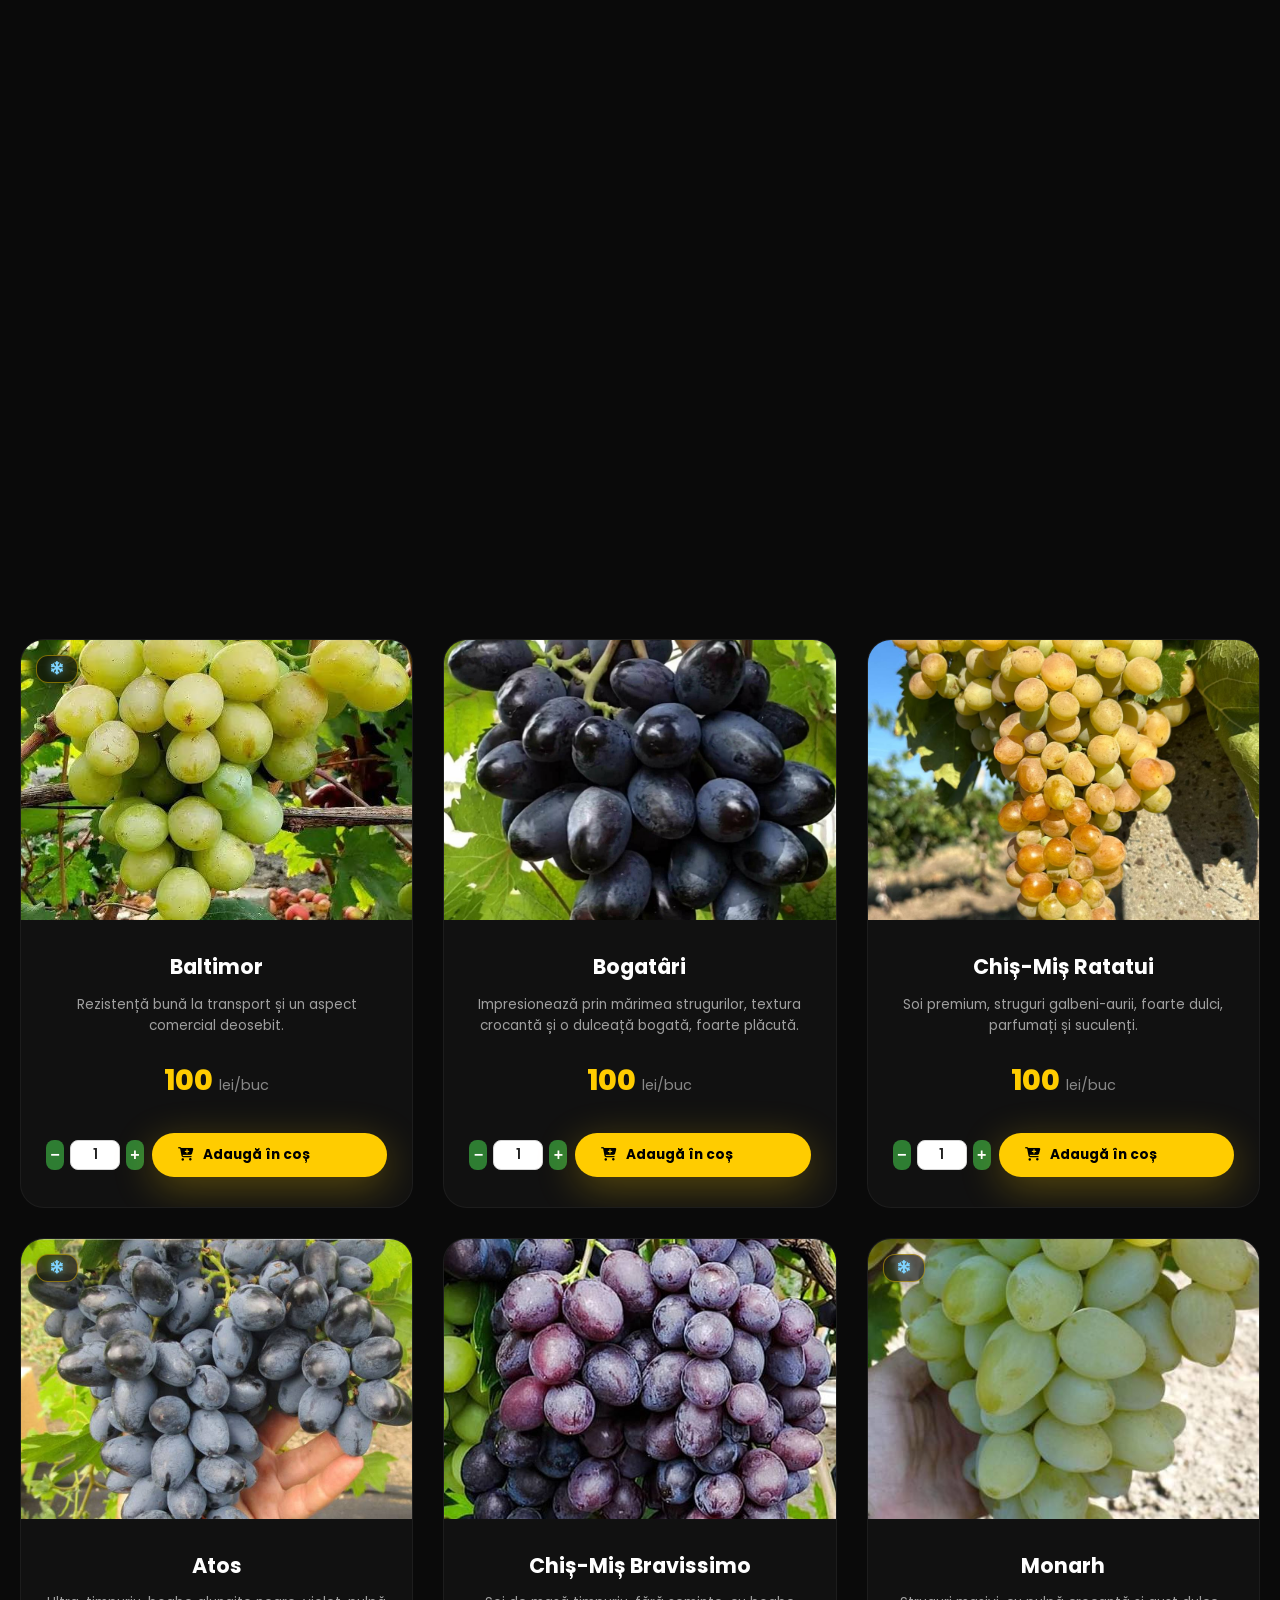
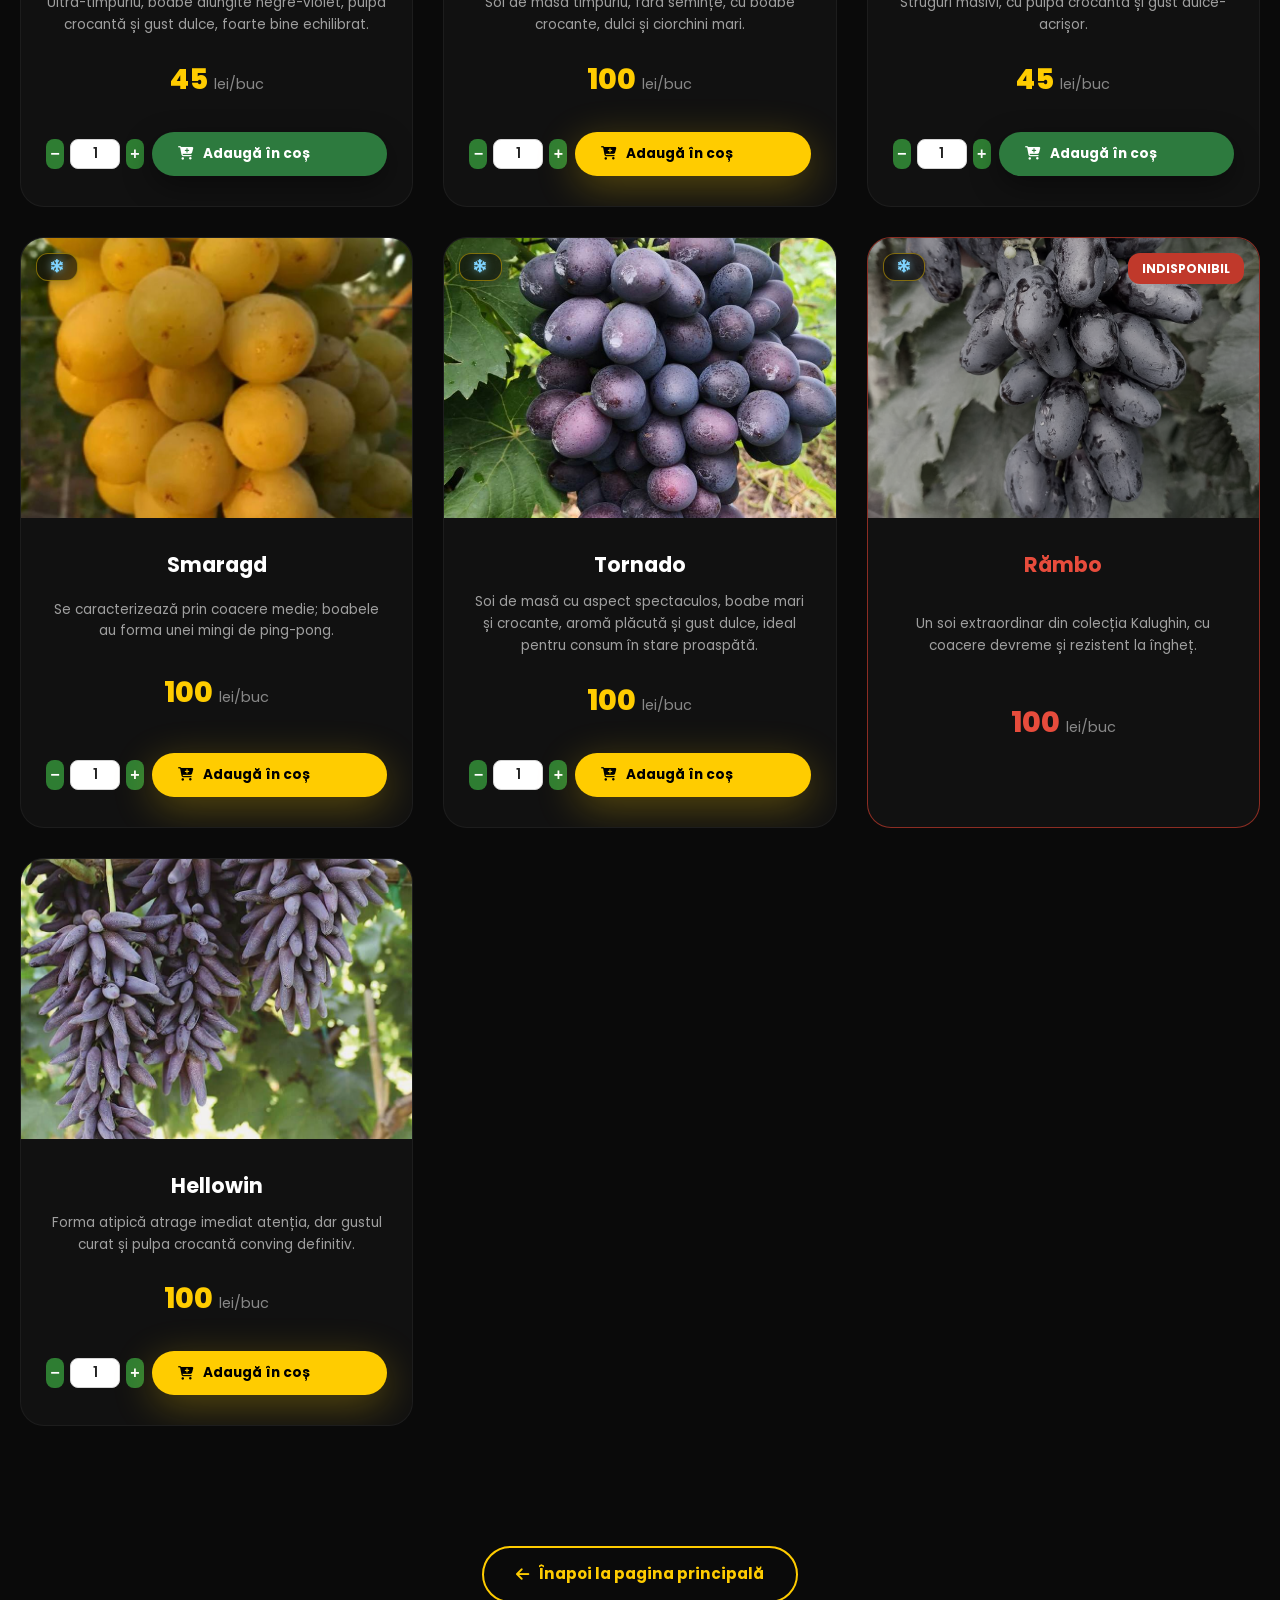
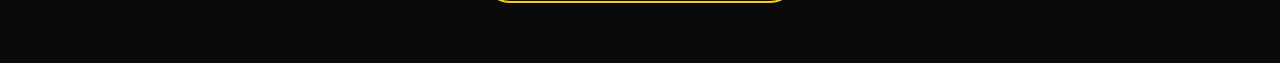
==== commit 1add3c25: "Update butasi-masa.html" ====
--- a/butasi-masa.html
+++ b/butasi-masa.html
@@ -81,7 +81,6 @@
 
         <div class="product-card fade-in stagger-2" data-category="masa" data-available="true" data-temp="-20">
             <div class="product-img-wrapper">
-               
                 <img src="Masa/MuscatIantarnai.jpg" alt="Muscat Iantarnâi">
                 <span class="product-badge">În stoc</span>
             </div>
@@ -97,7 +96,6 @@
 
         <div class="product-card fade-in" data-category="masa" data-available="true" data-temp="-22">
             <div class="product-img-wrapper">
-              
                 <img src="Masa/ChisMisArarat.jpg" alt="Chiș-Miș Ararat">
                 <span class="product-badge">În stoc</span>
             </div>
@@ -129,7 +127,6 @@
 
         <div class="product-card fade-in stagger-2" data-category="masa" data-available="true" data-temp="-21">
             <div class="product-img-wrapper">
-         
                 <img src="Masa/Victoria.jpg" alt="Victoria">
                 <span class="product-badge">În stoc</span>
             </div>
@@ -145,7 +142,6 @@
 
         <div class="product-card fade-in" data-category="masa" data-available="true" data-temp="-22">
             <div class="product-img-wrapper">
-                
                 <img src="Masa/Aniuta.jpg" alt="Aniuta">
                 <span class="product-badge">În stoc</span>
             </div>
@@ -161,7 +157,6 @@
 
         <div class="product-card fade-in stagger-1" data-category="masa" data-available="true" data-temp="-22">
             <div class="product-img-wrapper">
-          
                 <img src="Masa/Cardinal.jpg" alt="Cardinal">
                 <span class="product-badge">În stoc</span>
             </div>
@@ -177,7 +172,6 @@
 
         <div class="product-card fade-in stagger-2" data-category="masa" data-available="true" data-temp="-23">
             <div class="product-img-wrapper">
- 
                 <img src="Masa/Krasava.jpg" alt="Krasava">
                 <span class="product-badge">În stoc</span>
             </div>
@@ -193,7 +187,6 @@
 
         <div class="product-card fade-in" data-category="masa" data-available="true" data-temp="-18">
             <div class="product-img-wrapper">
-              
                 <img src="Masa/CentennialSeedless.jpg" alt="Centennial Seedless">
                 <span class="product-badge">În stoc</span>
             </div>
@@ -225,7 +218,6 @@
 
         <div class="product-card fade-in stagger-2" data-category="masa" data-available="true" data-temp="-22">
             <div class="product-img-wrapper">
-            
                 <img src="Masa/Avatar.jpg" alt="Chiș-Miș Avatar">
                 <span class="product-badge">În stoc</span>
             </div>
@@ -303,21 +295,22 @@
             </div>
         </div>
 
-      <div class="product-card fade-in stagger-1" data-category="masa" data-available="false" data-temp="-23">
-    <div class="product-img-wrapper">
-        <span class="temp-badge"><i class="fas fa-snowflake"></i> </span>
-        <img src="Masa/Catalonia.jpg" alt="Catalonia" style="filter: grayscale(0.6); opacity: 0.8;">
-        <span class="product-badge" style="background:#c0392b; color:#fff;">Stoc epuizat</span>
-    </div>
-    <div class="product-info">
-        <h3 class="product-title">Catalonia</h3>
-        <p class="product-desc">Un soi ultra-timpuriu, cu boabe mari, alungite, de culoare violet-roșiatică, pulpă crocantă și gust armonios.</p>
-        <div class="product-price">45 <span>lei/buc</span></div>
-        <div class="product-actions">
-            <span class="btn btn-primary btn-sm" style="opacity:.5; cursor:not-allowed; pointer-events:none;"><i class="fas fa-ban"></i> Indisponibil</span>
-        </div>
-    </div>
-</div>
+        <!-- EPUIZAT: Catalonia -->
+        <div class="product-card fade-in stagger-1" data-category="masa" data-available="false" data-temp="-23">
+            <div class="product-img-wrapper">
+                <span class="temp-badge"><i class="fas fa-snowflake"></i> </span>
+                <img src="Masa/Catalonia.jpg" alt="Catalonia">
+                <span class="product-badge out">Stoc epuizat</span>
+            </div>
+            <div class="product-info">
+                <h3 class="product-title">Catalonia</h3>
+                <p class="product-desc">Un soi ultra-timpuriu, cu boabe mari, alungite, de culoare violet-roșiatică, pulpă crocantă și gust armonios.</p>
+                <div class="product-price">45 <span>lei/buc</span></div>
+                <div class="product-actions">
+                    <div class="sold-out-label"><i class="fas fa-ban"></i> Stoc epuizat</div>
+                </div>
+            </div>
+        </div>
 
         <div class="product-card fade-in stagger-2" data-category="masa" data-available="true" data-temp="-23">
             <div class="product-img-wrapper">
@@ -353,7 +346,6 @@
 
         <div class="product-card fade-in stagger-1" data-category="masa" data-available="true" data-temp="-21">
             <div class="product-img-wrapper">
-              
                 <img src="Masa/Cubani.jpg" alt="Cubani">
                 <span class="product-badge">În stoc</span>
             </div>
@@ -369,7 +361,6 @@
 
         <div class="product-card fade-in stagger-2" data-category="masa" data-available="true" data-temp="-20">
             <div class="product-img-wrapper">
-         
                 <img src="Masa/ChisMisLucistai.jpg" alt="Chiș-Miș Lucistâi">
                 <span class="product-badge">În stoc</span>
             </div>
@@ -385,7 +376,6 @@
 
         <div class="product-card fade-in" data-category="masa" data-available="true" data-temp="-21">
             <div class="product-img-wrapper">
-          
                 <img src="Masa/Landas.jpg" alt="Landâș">
                 <span class="product-badge">În stoc</span>
             </div>
@@ -401,7 +391,6 @@
 
         <div class="product-card fade-in stagger-1" data-category="masa" data-available="true" data-temp="-22">
             <div class="product-img-wrapper">
-
                 <img src="Masa/Lamborghini.jpg" alt="Chiș-Miș Lamborghini">
                 <span class="product-badge">În stoc</span>
             </div>
@@ -449,7 +438,6 @@
 
         <div class="product-card fade-in stagger-1" data-category="masa" data-available="true" data-temp="-22">
             <div class="product-img-wrapper">
-            
                 <img src="Masa/Bogatari.jpg" alt="Bogatâri">
                 <span class="product-badge">În stoc</span>
             </div>
@@ -465,7 +453,6 @@
 
         <div class="product-card fade-in stagger-2" data-category="masa" data-available="true" data-temp="-22">
             <div class="product-img-wrapper">
-                
                 <img src="Masa/Ratatui.jpg" alt="Chiș-Miș Ratatui">
                 <span class="product-badge">În stoc</span>
             </div>
@@ -497,7 +484,6 @@
 
         <div class="product-card fade-in stagger-1" data-category="masa" data-available="true" data-temp="-22">
             <div class="product-img-wrapper">
-              
                 <img src="Masa/ChisMisBravissimo.jpg" alt="Chiș-Miș Bravissimo">
                 <span class="product-badge">În stoc</span>
             </div>
@@ -559,25 +545,25 @@
             </div>
         </div>
 
-       <div class="product-card fade-in stagger-2" data-category="masa" data-available="false" data-temp="-25">
-    <div class="product-img-wrapper">
-        <span class="temp-badge"><i class="fas fa-snowflake"></i> </span>
-        <img src="Masa/Rambo.jpg" alt="Rămbo" style="filter: grayscale(0.6); opacity: 0.8;">
-        <span class="product-badge" style="background:#c0392b; color:#fff;">Stoc epuizat</span>
-    </div>
-    <div class="product-info">
-        <h3 class="product-title">Rămbo</h3>
-        <p class="product-desc">Un soi extraordinar din colecția Kalughin, cu coacere devreme și rezistent la îngheț.</p>
-        <div class="product-price">100 <span>lei/buc</span></div>
-        <div class="product-actions">
-            <span class="btn btn-primary btn-sm" style="opacity:.5; cursor:not-allowed; pointer-events:none;"><i class="fas fa-ban"></i> Indisponibil</span>
-        </div>
-    </div>
-</div>
+        <!-- EPUIZAT: Rămbo -->
+        <div class="product-card fade-in stagger-2" data-category="masa" data-available="false" data-temp="-25">
+            <div class="product-img-wrapper">
+                <span class="temp-badge"><i class="fas fa-snowflake"></i> </span>
+                <img src="Masa/Rambo.jpg" alt="Rămbo">
+                <span class="product-badge out">Stoc epuizat</span>
+            </div>
+            <div class="product-info">
+                <h3 class="product-title">Rămbo</h3>
+                <p class="product-desc">Un soi extraordinar din colecția Kalughin, cu coacere devreme și rezistent la îngheț.</p>
+                <div class="product-price">100 <span>lei/buc</span></div>
+                <div class="product-actions">
+                    <div class="sold-out-label"><i class="fas fa-ban"></i> Stoc epuizat</div>
+                </div>
+            </div>
+        </div>
 
         <div class="product-card fade-in" data-category="masa" data-available="true" data-temp="-18">
             <div class="product-img-wrapper">
-                
                 <img src="Masa/Hellowin.jpg" alt="Hellowin">
                 <span class="product-badge">În stoc</span>
             </div>
--- a/css/style.css
+++ b/css/style.css
@@ -469,7 +469,6 @@
 }
 
 /* ========== CAROUSEL UNIFORM (TOATE DEVICE-URILE) ========== */
-/* ========== CAROUSEL UNIFORM (TOATE DEVICE-URILE) ========== */
 .carousel-wrapper {
     max-width: 1100px;
     margin: 0 auto;
@@ -548,7 +547,6 @@
 @media (min-width: 768px) and (max-width: 1023px) {
     .carousel-container {
         aspect-ratio: 4 / 3;
-        
     }
 }
 
@@ -622,8 +620,6 @@
     object-fit: cover;
     position: relative;
 }
-
-
 
 /* ========== CATEGORII / SOIURI ========== */
 .categorii-grid {
@@ -1178,6 +1174,54 @@
     display: flex;
     gap: 10px;
     justify-content: center;
+}
+
+/* ========== SOIURI EPUIZATE (data-available="false") ========== */
+.product-card[data-available="false"] {
+    border-color: rgba(192,57,43,0.7);
+}
+
+.product-card[data-available="false"]:hover {
+    border-color: #c0392b;
+    box-shadow: 0 25px 60px rgba(192,57,43,0.25);
+}
+
+.product-card[data-available="false"] .product-img-wrapper img {
+    filter: grayscale(0.7) brightness(0.75);
+}
+
+.product-card[data-available="false"] .product-badge {
+    background: #c0392b;
+    color: #fff;
+}
+
+.product-card[data-available="false"] .product-title,
+.product-card[data-available="false"] .product-price {
+    color: #e74c3c;
+}
+
+/* ascunde orice buton de comandă / coș / cantitate pe cardurile epuizate */
+.product-card[data-available="false"] .product-actions > *:not(.sold-out-label) {
+    display: none !important;
+}
+
+.sold-out-label {
+    width: 100%;
+    flex: 1;
+    display: flex;
+    align-items: center;
+    justify-content: center;
+    gap: 10px;
+    background: #c0392b;
+    color: #fff;
+    font-weight: 700;
+    font-size: 0.9rem;
+    text-transform: uppercase;
+    letter-spacing: 0.5px;
+    padding: 12px 20px;
+    border-radius: var(--radius-xl);
+    cursor: not-allowed;
+    user-select: none;
 }
 
 /* ========== PRODUCT CAROUSEL / SLIDER ========== */
@@ -1585,4 +1629,4 @@
     color: #7fd4ff;
     font-size: 0.85rem;
     text-shadow: 0 0 8px rgba(127, 212, 255, 0.6);
-}+}
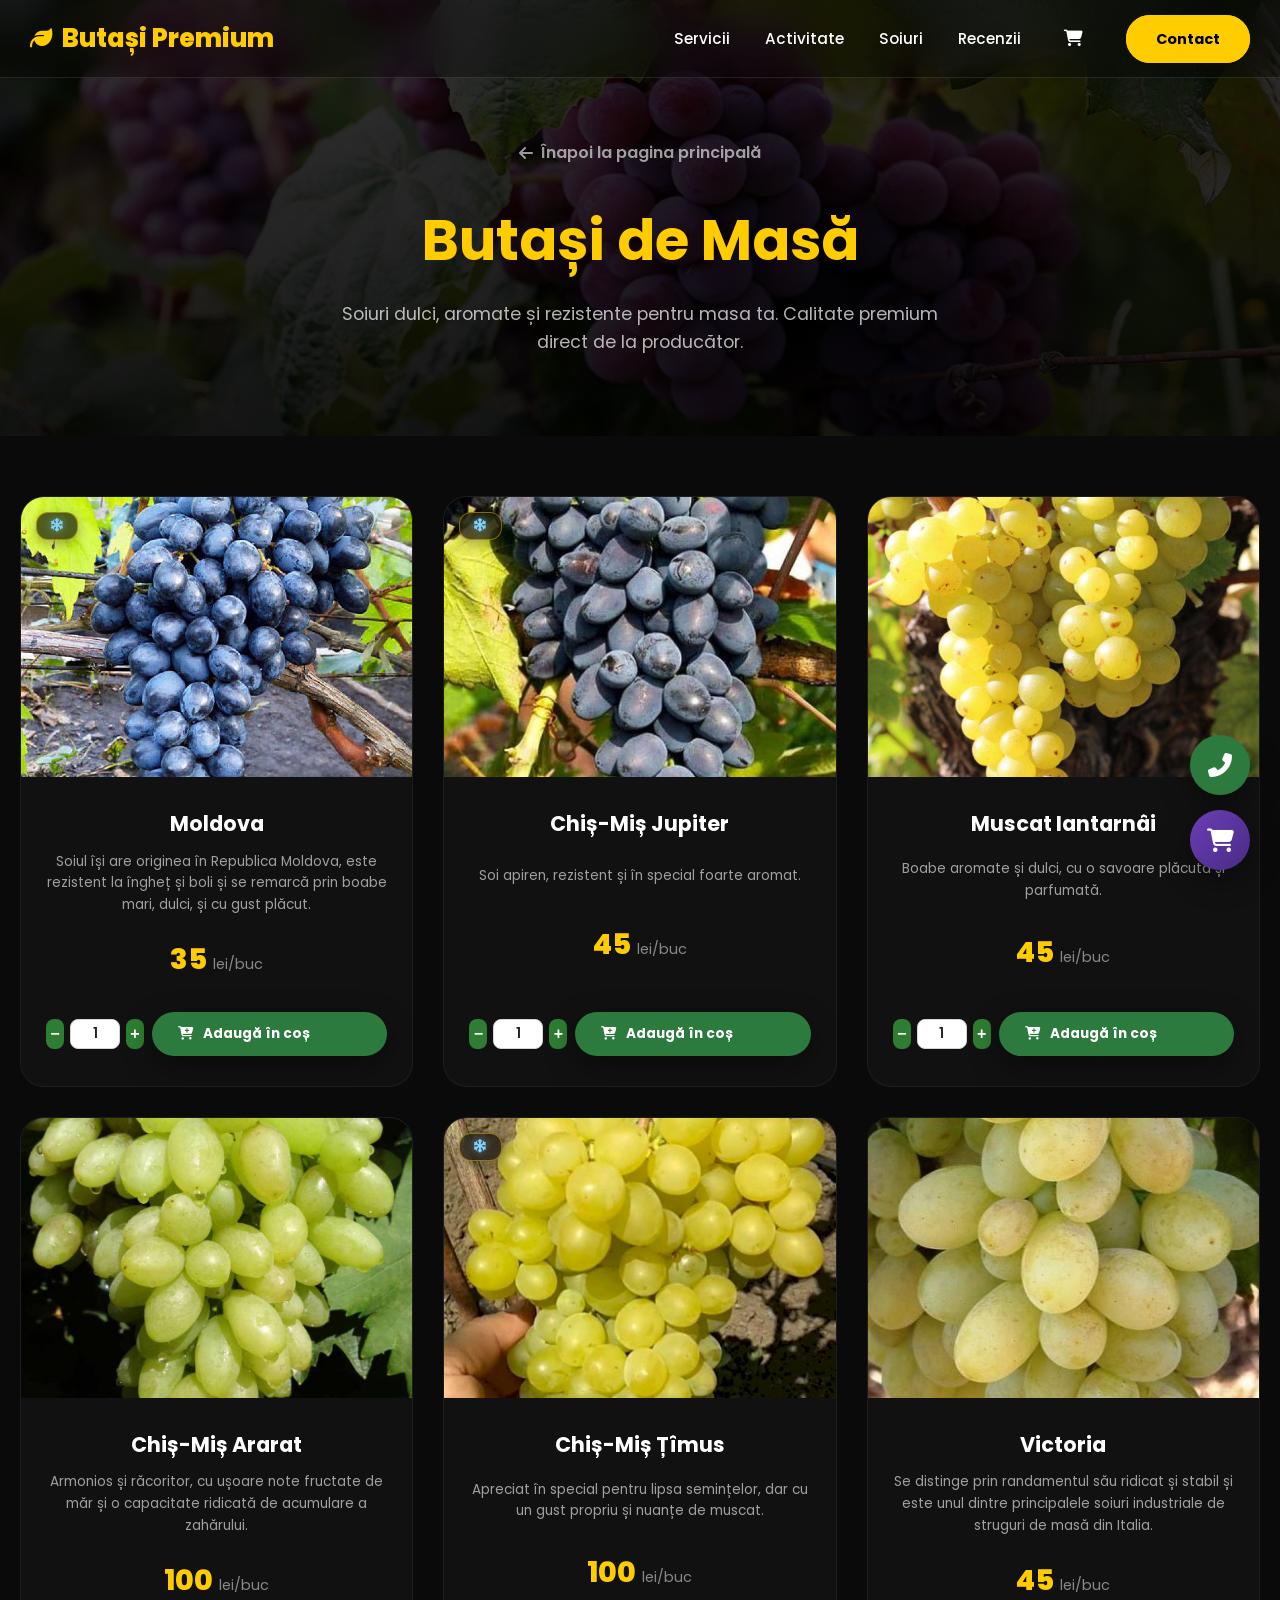
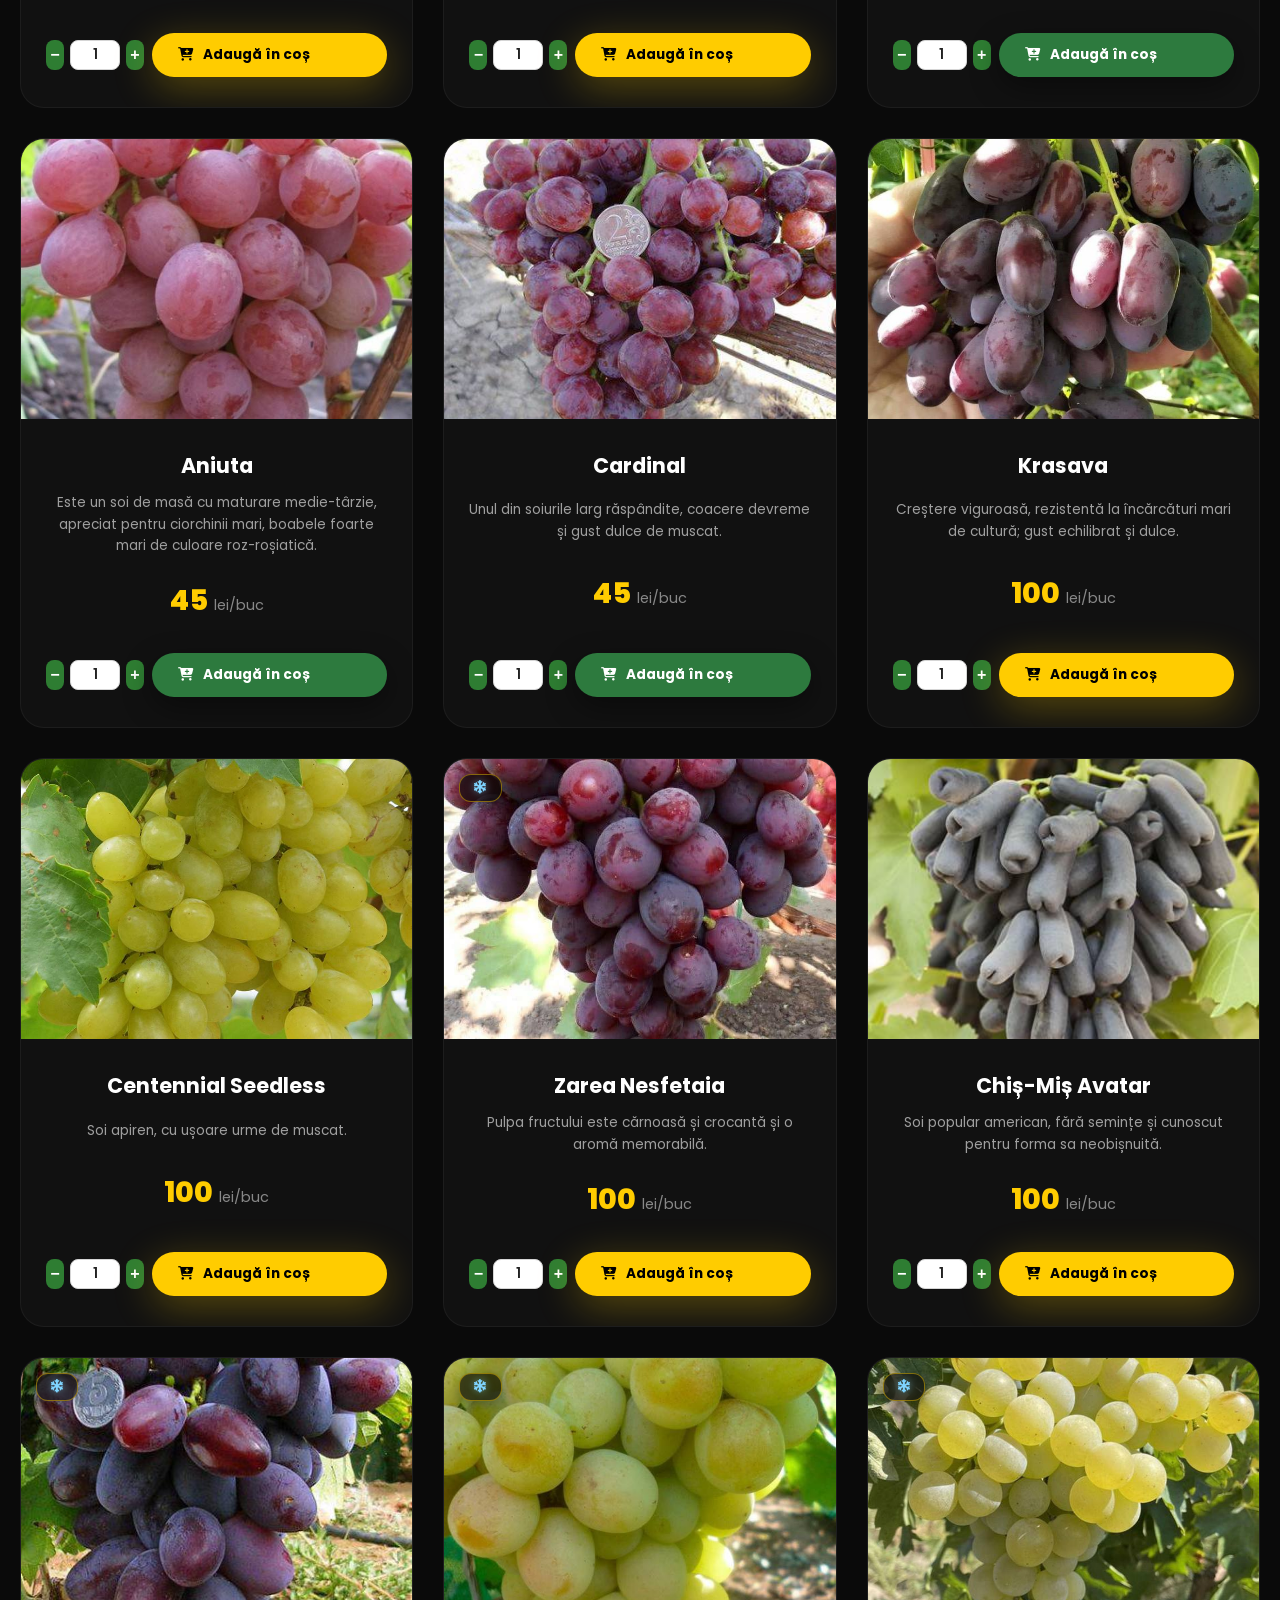
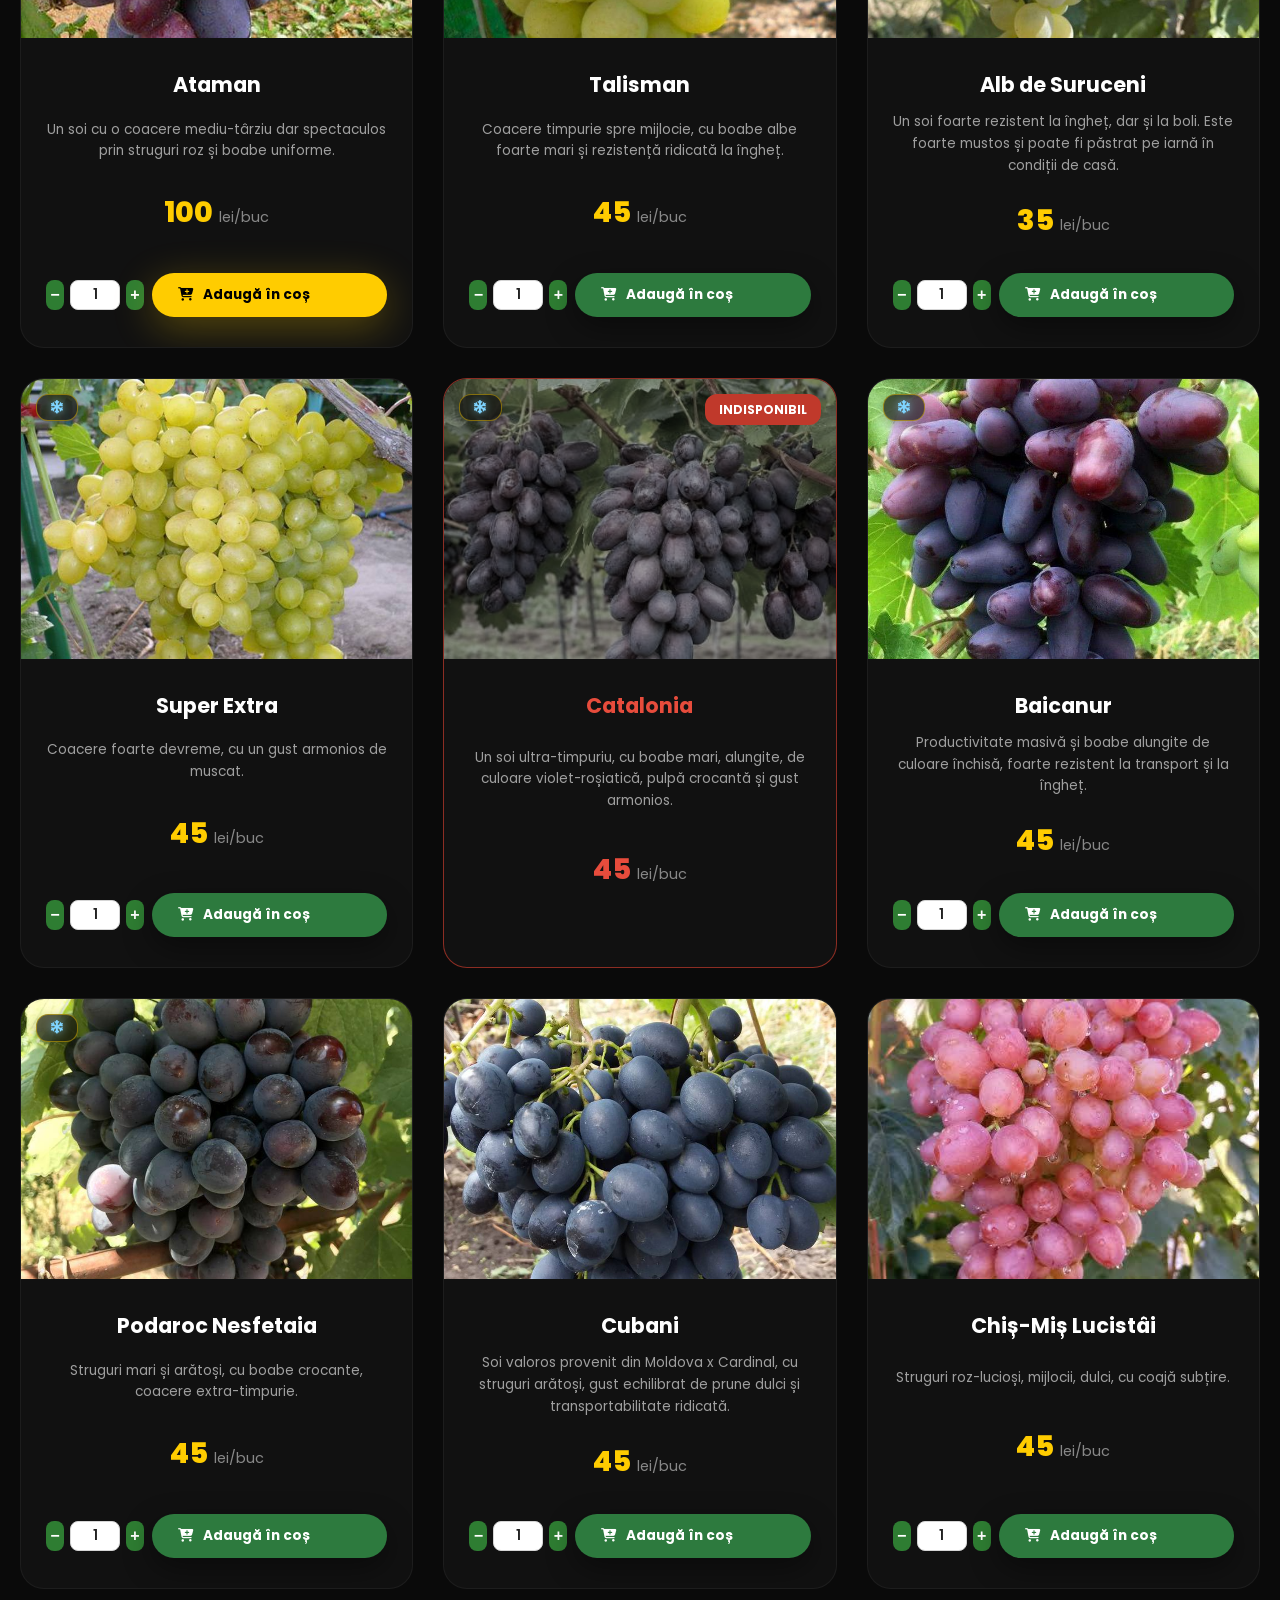
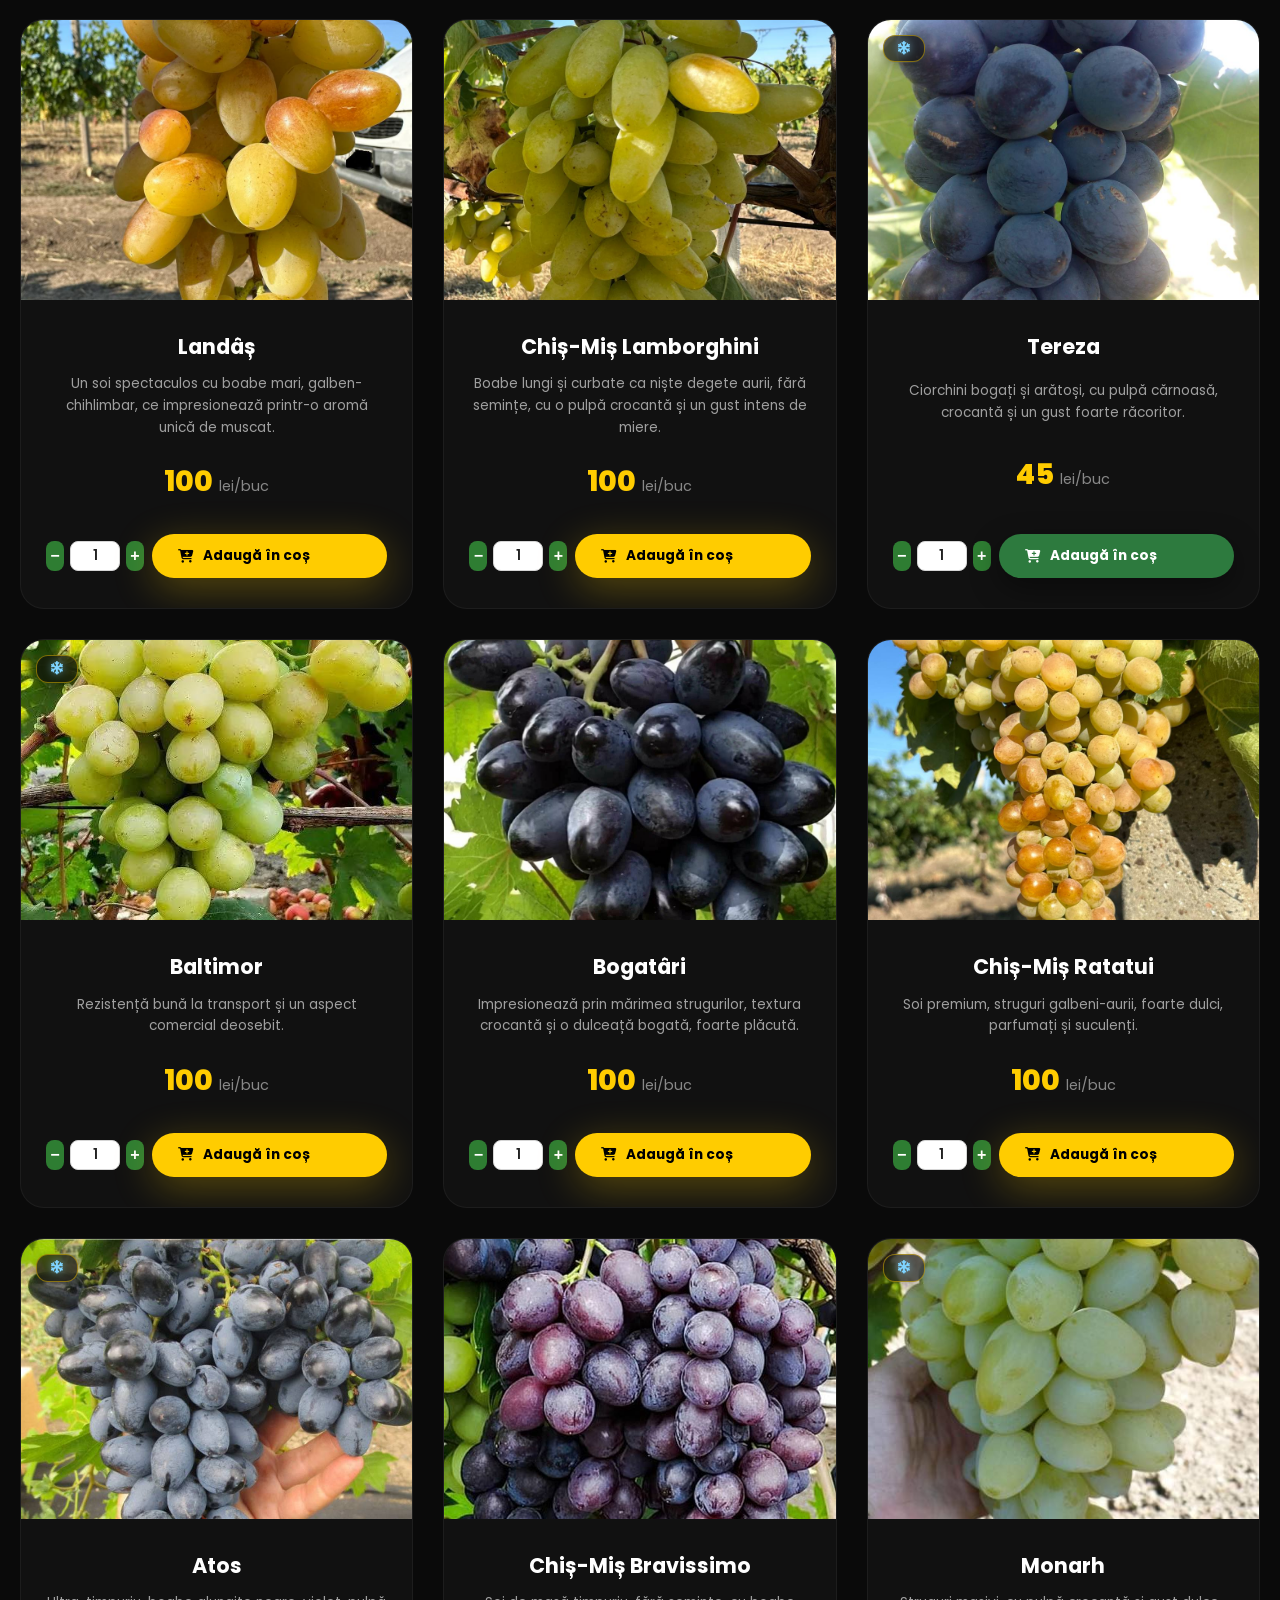
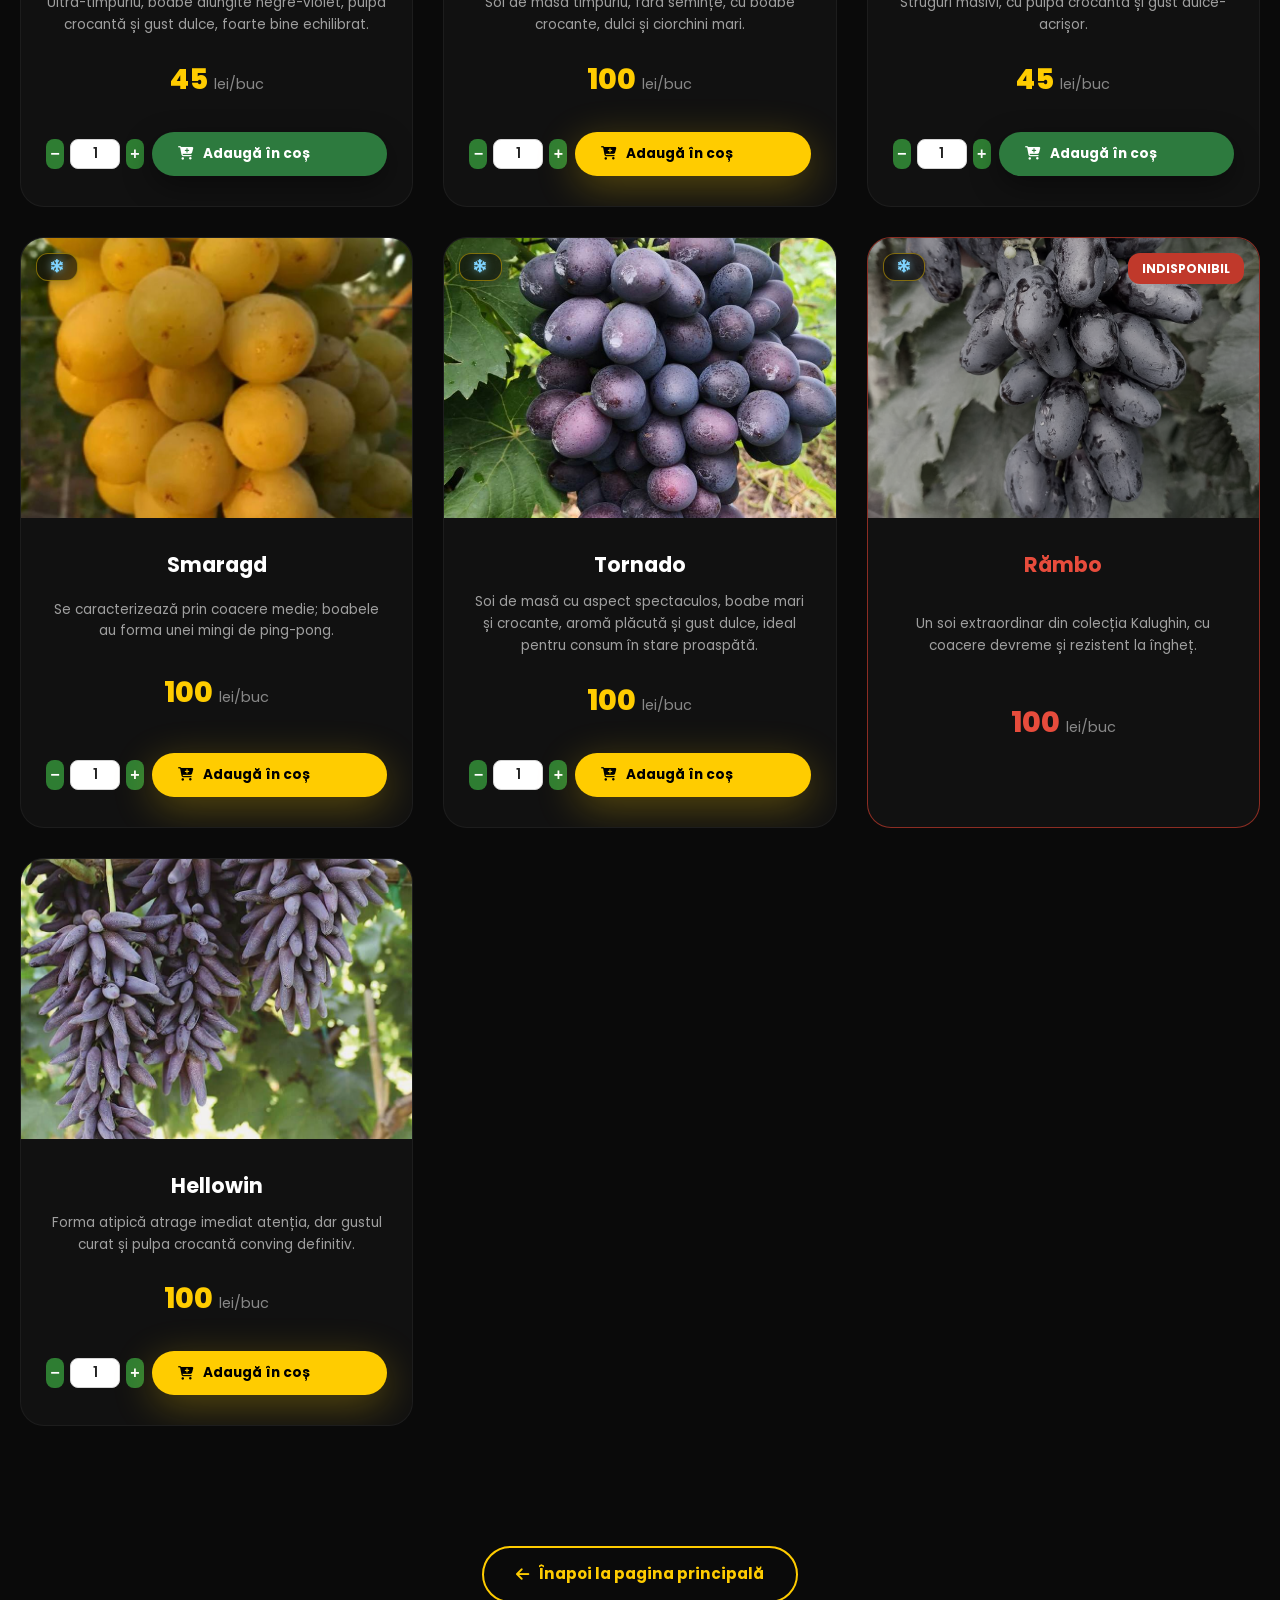
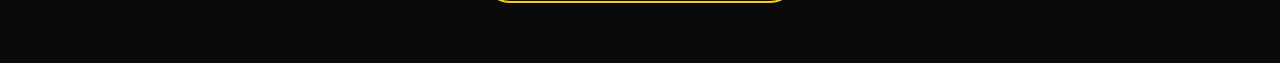
==== commit ce220ed5: "Update butasi-masa.html" ====
--- a/butasi-masa.html
+++ b/butasi-masa.html
@@ -87,7 +87,7 @@
             <div class="product-info">
                 <h3 class="product-title">Muscat Iantarnâi</h3>
                 <p class="product-desc">Boabe aromate și dulci, cu o savoare plăcută și parfumată.</p>
-                <div class="product-price">35 <span>lei/buc</span></div>
+                <div class="product-price">45 <span>lei/buc</span></div>
                 <div class="product-actions">
                     <a href="tel:+37369705404" class="btn btn-primary btn-sm"><i class="fas fa-phone"></i> Comandă</a>
                 </div>
